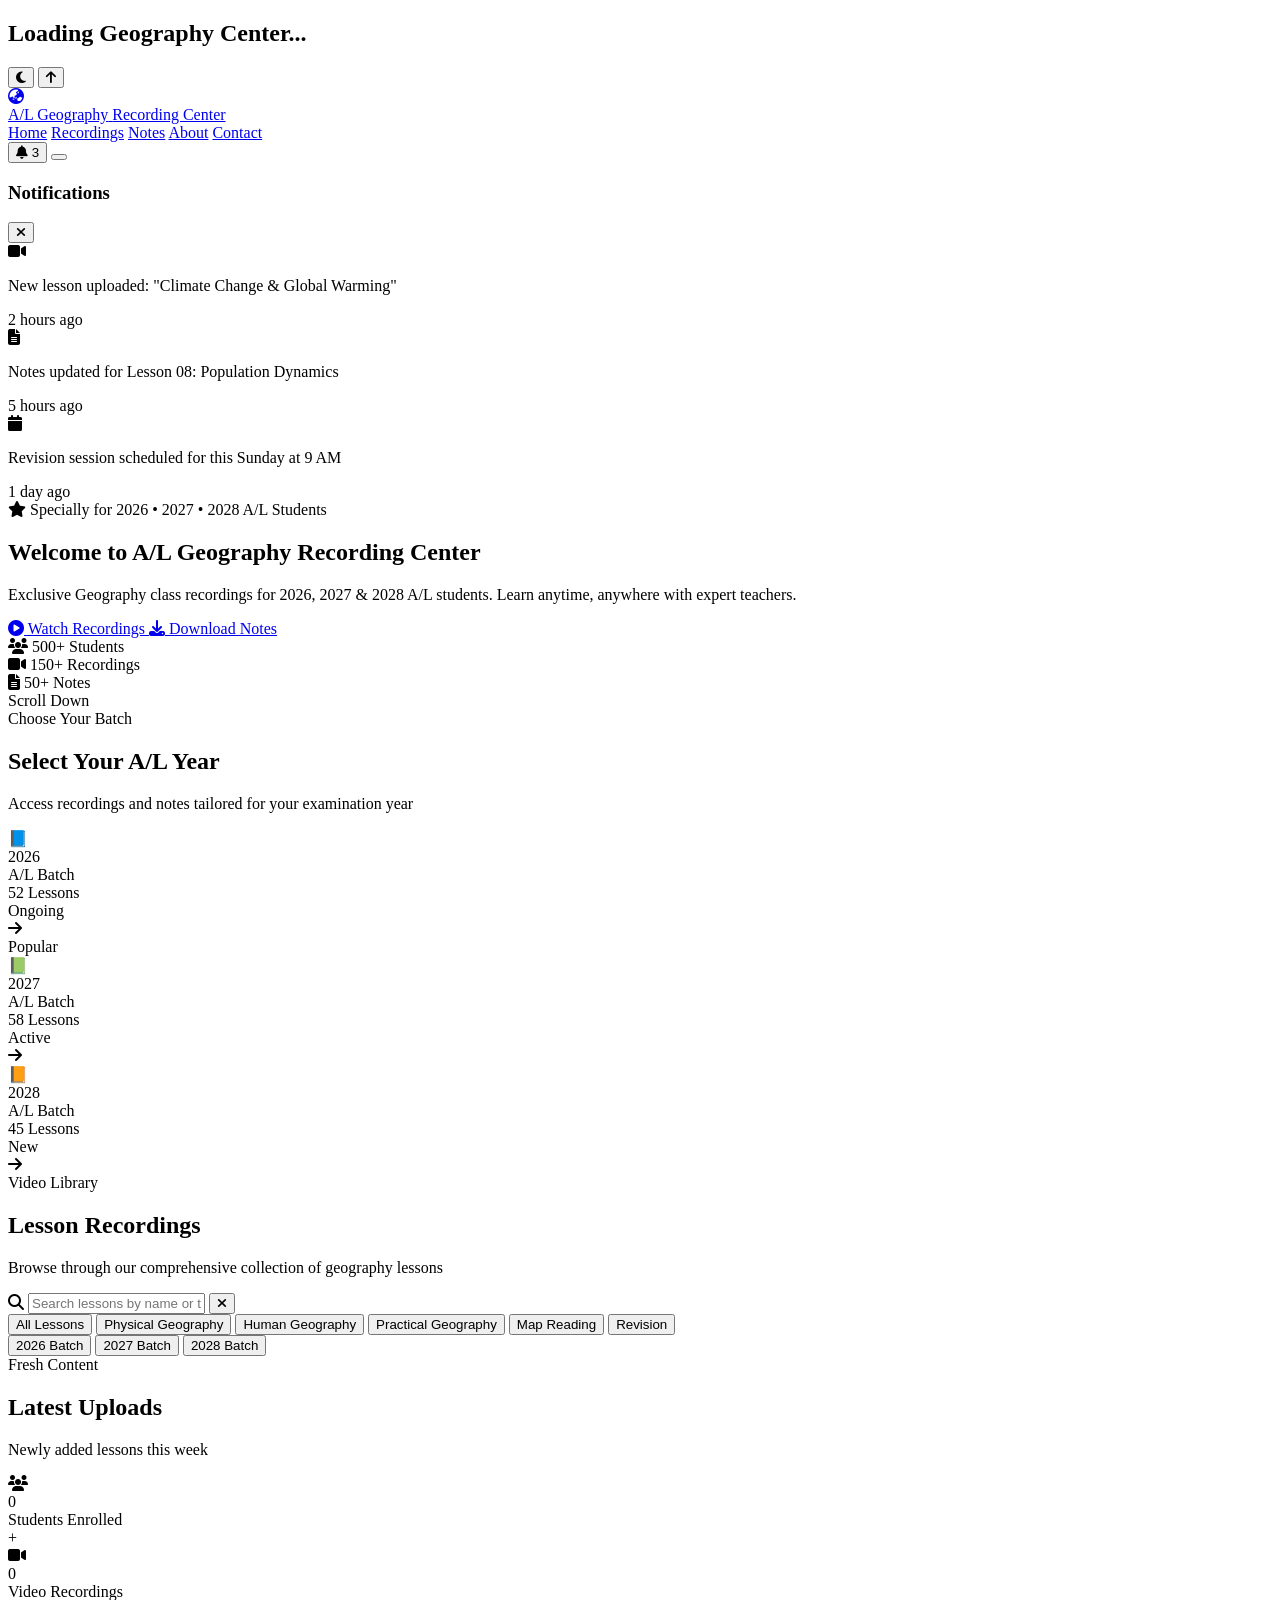
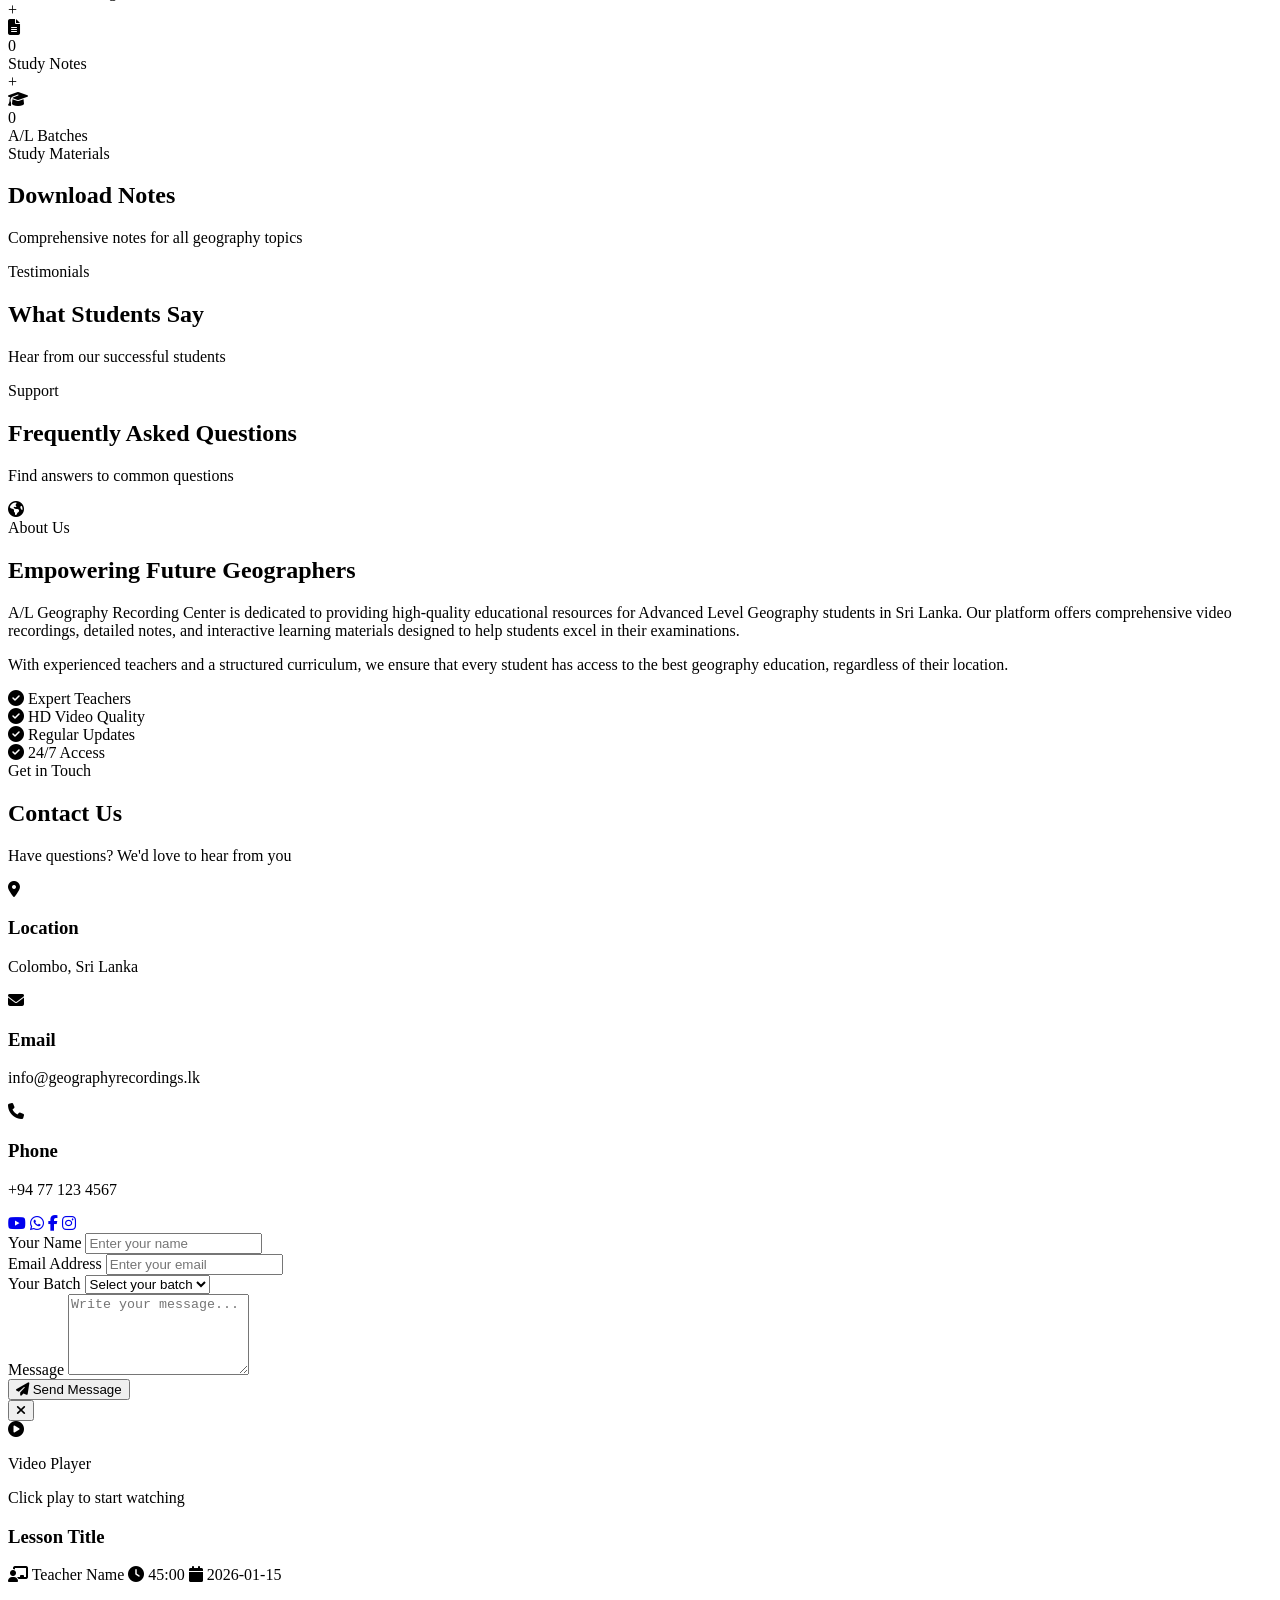
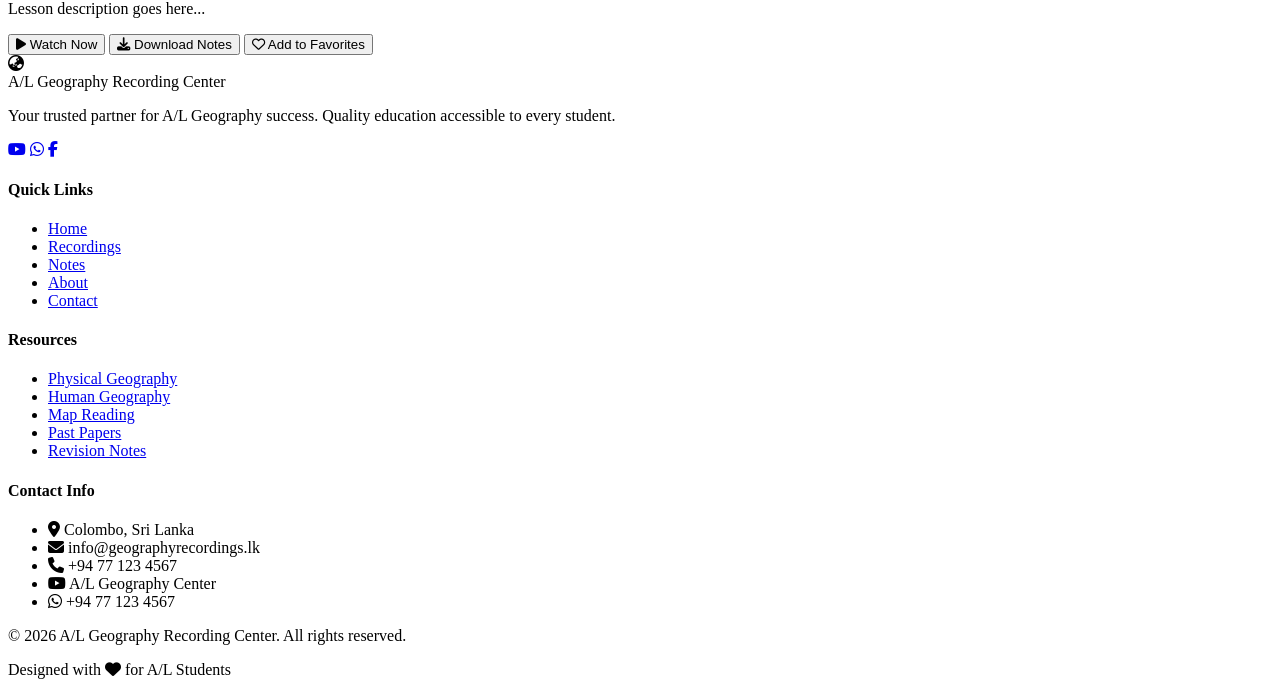
==== index.html @ f375d4e4 "Rename index (1).html to index.html" ====
<!DOCTYPE html>
<html lang="en">
<head>
    <meta charset="UTF-8">
    <meta name="viewport" content="width=device-width, initial-scale=1.0">
    <title>A/L Geography Recording Center | 2026 • 2027 • 2028</title>
    <link rel="preconnect" href="https://fonts.googleapis.com">
    <link rel="preconnect" href="https://fonts.gstatic.com" crossorigin>
    <link href="https://fonts.googleapis.com/css2?family=Poppins:wght@300;400;500;600;700;800&family=Montserrat:wght@400;500;600;700;800&display=swap" rel="stylesheet">
    <link rel="stylesheet" href="https://cdnjs.cloudflare.com/ajax/libs/font-awesome/6.5.1/css/all.min.css">
    <link rel="stylesheet" href="style.css">
</head>
<body>
    <!-- Loading Screen -->
    <div id="loading-screen">
        <div class="loader-container">
            <div class="earth-loader">
                <div class="earth"></div>
                <div class="orbit"></div>
            </div>
            <h2 class="loading-text">Loading Geography Center...</h2>
            <div class="loading-bar">
                <div class="loading-progress"></div>
            </div>
        </div>
    </div>

    <!-- Dark Mode Toggle -->
    <button class="dark-mode-toggle" id="darkModeToggle" aria-label="Toggle Dark Mode">
        <i class="fas fa-moon"></i>
    </button>

    <!-- Back to Top -->
    <button class="back-to-top" id="backToTop" aria-label="Back to Top">
        <i class="fas fa-arrow-up"></i>
    </button>

    <!-- Navigation -->
    <nav class="navbar" id="navbar">
        <div class="nav-container">
            <a href="#home" class="nav-logo">
                <div class="logo-icon">
                    <i class="fas fa-globe-asia"></i>
                </div>
                <div class="logo-text">
                    <span class="logo-main">A/L Geography</span>
                    <span class="logo-sub">Recording Center</span>
                </div>
            </a>

            <div class="nav-menu" id="navMenu">
                <a href="#home" class="nav-link active">Home</a>
                <a href="#recordings" class="nav-link">Recordings</a>
                <a href="#notes" class="nav-link">Notes</a>
                <a href="#about" class="nav-link">About</a>
                <a href="#contact" class="nav-link">Contact</a>
            </div>

            <div class="nav-actions">
                <button class="notification-bell" id="notificationBell" aria-label="Notifications">
                    <i class="fas fa-bell"></i>
                    <span class="notification-badge">3</span>
                </button>
                <button class="mobile-toggle" id="mobileToggle" aria-label="Toggle Menu">
                    <span></span>
                    <span></span>
                    <span></span>
                </button>
            </div>
        </div>
    </nav>

    <!-- Notification Panel -->
    <div class="notification-panel" id="notificationPanel">
        <div class="notification-header">
            <h3>Notifications</h3>
            <button class="close-notifications" id="closeNotifications"><i class="fas fa-times"></i></button>
        </div>
        <div class="notification-list">
            <div class="notification-item unread">
                <div class="notification-icon"><i class="fas fa-video"></i></div>
                <div class="notification-content">
                    <p>New lesson uploaded: "Climate Change & Global Warming"</p>
                    <span class="notification-time">2 hours ago</span>
                </div>
            </div>
            <div class="notification-item unread">
                <div class="notification-icon"><i class="fas fa-file-alt"></i></div>
                <div class="notification-content">
                    <p>Notes updated for Lesson 08: Population Dynamics</p>
                    <span class="notification-time">5 hours ago</span>
                </div>
            </div>
            <div class="notification-item unread">
                <div class="notification-icon"><i class="fas fa-calendar"></i></div>
                <div class="notification-content">
                    <p>Revision session scheduled for this Sunday at 9 AM</p>
                    <span class="notification-time">1 day ago</span>
                </div>
            </div>
        </div>
    </div>

    <!-- Hero Section -->
    <section class="hero" id="home">
        <div class="hero-bg">
            <div class="world-map"></div>
            <div class="gradient-overlay"></div>
            <div class="particles" id="particles"></div>
        </div>
        <div class="hero-content">
            <div class="hero-badge">
                <i class="fas fa-star"></i>
                <span>Specially for 2026 • 2027 • 2028 A/L Students</span>
            </div>
            <h1 class="hero-title">
                <span class="title-line">Welcome to</span>
                <span class="title-line highlight">A/L Geography</span>
                <span class="title-line">Recording Center</span>
            </h1>
            <p class="hero-subtitle">
                Exclusive Geography class recordings for 2026, 2027 & 2028 A/L students. 
                Learn anytime, anywhere with expert teachers.
            </p>
            <div class="hero-buttons">
                <a href="#recordings" class="btn btn-primary">
                    <i class="fas fa-play-circle"></i>
                    Watch Recordings
                </a>
                <a href="#notes" class="btn btn-secondary">
                    <i class="fas fa-download"></i>
                    Download Notes
                </a>
            </div>
            <div class="hero-stats-mini">
                <div class="mini-stat">
                    <i class="fas fa-users"></i>
                    <span>500+ Students</span>
                </div>
                <div class="mini-stat">
                    <i class="fas fa-video"></i>
                    <span>150+ Recordings</span>
                </div>
                <div class="mini-stat">
                    <i class="fas fa-file-alt"></i>
                    <span>50+ Notes</span>
                </div>
            </div>
        </div>
        <div class="scroll-indicator">
            <div class="mouse">
                <div class="wheel"></div>
            </div>
            <span>Scroll Down</span>
        </div>
    </section>

    <!-- Batch Selection -->
    <section class="batches-section" id="batches">
        <div class="container">
            <div class="section-header">
                <span class="section-tag">Choose Your Batch</span>
                <h2 class="section-title">Select Your A/L Year</h2>
                <p class="section-desc">Access recordings and notes tailored for your examination year</p>
            </div>
            <div class="batches-grid">
                <div class="batch-card" data-batch="2026" onclick="selectBatch('2026')">
                    <div class="batch-icon">📘</div>
                    <div class="batch-year">2026</div>
                    <div class="batch-label">A/L Batch</div>
                    <div class="batch-count">52 Lessons</div>
                    <div class="batch-progress">
                        <div class="progress-bar" style="width: 75%"></div>
                    </div>
                    <div class="batch-status">Ongoing</div>
                    <div class="batch-hover">
                        <i class="fas fa-arrow-right"></i>
                    </div>
                </div>
                <div class="batch-card featured" data-batch="2027" onclick="selectBatch('2027')">
                    <div class="featured-badge">Popular</div>
                    <div class="batch-icon">📗</div>
                    <div class="batch-year">2027</div>
                    <div class="batch-label">A/L Batch</div>
                    <div class="batch-count">58 Lessons</div>
                    <div class="batch-progress">
                        <div class="progress-bar" style="width: 60%"></div>
                    </div>
                    <div class="batch-status">Active</div>
                    <div class="batch-hover">
                        <i class="fas fa-arrow-right"></i>
                    </div>
                </div>
                <div class="batch-card" data-batch="2028" onclick="selectBatch('2028')">
                    <div class="batch-icon">📙</div>
                    <div class="batch-year">2028</div>
                    <div class="batch-label">A/L Batch</div>
                    <div class="batch-count">45 Lessons</div>
                    <div class="batch-progress">
                        <div class="progress-bar" style="width: 40%"></div>
                    </div>
                    <div class="batch-status">New</div>
                    <div class="batch-hover">
                        <i class="fas fa-arrow-right"></i>
                    </div>
                </div>
            </div>
        </div>
    </section>

    <!-- Recordings Section -->
    <section class="recordings-section" id="recordings">
        <div class="container">
            <div class="section-header">
                <span class="section-tag">Video Library</span>
                <h2 class="section-title">Lesson Recordings</h2>
                <p class="section-desc">Browse through our comprehensive collection of geography lessons</p>
            </div>

            <!-- Search & Filter -->
            <div class="search-filter-bar">
                <div class="search-box">
                    <i class="fas fa-search"></i>
                    <input type="text" id="searchInput" placeholder="Search lessons by name or topic...">
                    <button class="search-clear" id="searchClear"><i class="fas fa-times"></i></button>
                </div>
                <div class="filter-buttons">
                    <button class="filter-btn active" data-filter="all">All Lessons</button>
                    <button class="filter-btn" data-filter="physical">Physical Geography</button>
                    <button class="filter-btn" data-filter="human">Human Geography</button>
                    <button class="filter-btn" data-filter="practical">Practical Geography</button>
                    <button class="filter-btn" data-filter="map">Map Reading</button>
                    <button class="filter-btn" data-filter="revision">Revision</button>
                </div>
            </div>

            <!-- Batch Tabs -->
            <div class="batch-tabs">
                <button class="batch-tab active" data-batch-tab="2026">2026 Batch</button>
                <button class="batch-tab" data-batch-tab="2027">2027 Batch</button>
                <button class="batch-tab" data-batch-tab="2028">2028 Batch</button>
            </div>

            <!-- Lessons Grid -->
            <div class="lessons-grid" id="lessonsGrid">
                <!-- Lessons will be populated by JavaScript -->
            </div>

            <div class="no-results" id="noResults" style="display: none;">
                <i class="fas fa-search"></i>
                <h3>No lessons found</h3>
                <p>Try adjusting your search or filter criteria</p>
            </div>
        </div>
    </section>

    <!-- Latest Uploads -->
    <section class="latest-section" id="latest">
        <div class="container">
            <div class="section-header">
                <span class="section-tag">Fresh Content</span>
                <h2 class="section-title">Latest Uploads</h2>
                <p class="section-desc">Newly added lessons this week</p>
            </div>
            <div class="latest-grid" id="latestGrid">
                <!-- Populated by JS -->
            </div>
        </div>
    </section>

    <!-- Statistics -->
    <section class="stats-section" id="stats">
        <div class="container">
            <div class="stats-grid">
                <div class="stat-card">
                    <div class="stat-icon"><i class="fas fa-users"></i></div>
                    <div class="stat-number" data-target="500">0</div>
                    <div class="stat-label">Students Enrolled</div>
                    <div class="stat-suffix">+</div>
                </div>
                <div class="stat-card">
                    <div class="stat-icon"><i class="fas fa-video"></i></div>
                    <div class="stat-number" data-target="150">0</div>
                    <div class="stat-label">Video Recordings</div>
                    <div class="stat-suffix">+</div>
                </div>
                <div class="stat-card">
                    <div class="stat-icon"><i class="fas fa-file-alt"></i></div>
                    <div class="stat-number" data-target="50">0</div>
                    <div class="stat-label">Study Notes</div>
                    <div class="stat-suffix">+</div>
                </div>
                <div class="stat-card">
                    <div class="stat-icon"><i class="fas fa-graduation-cap"></i></div>
                    <div class="stat-number" data-target="3">0</div>
                    <div class="stat-label">A/L Batches</div>
                    <div class="stat-suffix"></div>
                </div>
            </div>
        </div>
    </section>

    <!-- Notes Section -->
    <section class="notes-section" id="notes">
        <div class="container">
            <div class="section-header">
                <span class="section-tag">Study Materials</span>
                <h2 class="section-title">Download Notes</h2>
                <p class="section-desc">Comprehensive notes for all geography topics</p>
            </div>
            <div class="notes-grid" id="notesGrid">
                <!-- Populated by JS -->
            </div>
        </div>
    </section>

    <!-- Student Reviews -->
    <section class="reviews-section" id="reviews">
        <div class="container">
            <div class="section-header">
                <span class="section-tag">Testimonials</span>
                <h2 class="section-title">What Students Say</h2>
                <p class="section-desc">Hear from our successful students</p>
            </div>
            <div class="reviews-slider" id="reviewsSlider">
                <div class="reviews-track" id="reviewsTrack">
                    <!-- Populated by JS -->
                </div>
                <div class="reviews-dots" id="reviewsDots"></div>
            </div>
        </div>
    </section>

    <!-- FAQ Section -->
    <section class="faq-section" id="faq">
        <div class="container">
            <div class="section-header">
                <span class="section-tag">Support</span>
                <h2 class="section-title">Frequently Asked Questions</h2>
                <p class="section-desc">Find answers to common questions</p>
            </div>
            <div class="faq-grid" id="faqGrid">
                <!-- Populated by JS -->
            </div>
        </div>
    </section>

    <!-- About Section -->
    <section class="about-section" id="about">
        <div class="container">
            <div class="about-grid">
                <div class="about-image">
                    <div class="about-img-wrapper">
                        <div class="about-img-bg"></div>
                        <div class="about-img-content">
                            <i class="fas fa-globe-americas"></i>
                        </div>
                    </div>
                </div>
                <div class="about-content">
                    <span class="section-tag">About Us</span>
                    <h2 class="section-title">Empowering Future Geographers</h2>
                    <p>
                        A/L Geography Recording Center is dedicated to providing high-quality educational 
                        resources for Advanced Level Geography students in Sri Lanka. Our platform offers 
                        comprehensive video recordings, detailed notes, and interactive learning materials 
                        designed to help students excel in their examinations.
                    </p>
                    <p>
                        With experienced teachers and a structured curriculum, we ensure that every student 
                        has access to the best geography education, regardless of their location.
                    </p>
                    <div class="about-features">
                        <div class="about-feature">
                            <i class="fas fa-check-circle"></i>
                            <span>Expert Teachers</span>
                        </div>
                        <div class="about-feature">
                            <i class="fas fa-check-circle"></i>
                            <span>HD Video Quality</span>
                        </div>
                        <div class="about-feature">
                            <i class="fas fa-check-circle"></i>
                            <span>Regular Updates</span>
                        </div>
                        <div class="about-feature">
                            <i class="fas fa-check-circle"></i>
                            <span>24/7 Access</span>
                        </div>
                    </div>
                </div>
            </div>
        </div>
    </section>

    <!-- Contact Section -->
    <section class="contact-section" id="contact">
        <div class="container">
            <div class="section-header">
                <span class="section-tag">Get in Touch</span>
                <h2 class="section-title">Contact Us</h2>
                <p class="section-desc">Have questions? We'd love to hear from you</p>
            </div>
            <div class="contact-grid">
                <div class="contact-info">
                    <div class="contact-card">
                        <div class="contact-icon"><i class="fas fa-map-marker-alt"></i></div>
                        <h3>Location</h3>
                        <p>Colombo, Sri Lanka</p>
                    </div>
                    <div class="contact-card">
                        <div class="contact-icon"><i class="fas fa-envelope"></i></div>
                        <h3>Email</h3>
                        <p>info@geographyrecordings.lk</p>
                    </div>
                    <div class="contact-card">
                        <div class="contact-icon"><i class="fas fa-phone"></i></div>
                        <h3>Phone</h3>
                        <p>+94 77 123 4567</p>
                    </div>
                    <div class="contact-social">
                        <a href="#" class="social-link youtube"><i class="fab fa-youtube"></i></a>
                        <a href="#" class="social-link whatsapp"><i class="fab fa-whatsapp"></i></a>
                        <a href="#" class="social-link facebook"><i class="fab fa-facebook-f"></i></a>
                        <a href="#" class="social-link instagram"><i class="fab fa-instagram"></i></a>
                    </div>
                </div>
                <div class="contact-form-wrapper">
                    <form class="contact-form" id="contactForm">
                        <div class="form-group">
                            <label for="name">Your Name</label>
                            <input type="text" id="name" name="name" placeholder="Enter your name" required>
                            <span class="form-error" id="nameError"></span>
                        </div>
                        <div class="form-group">
                            <label for="email">Email Address</label>
                            <input type="email" id="email" name="email" placeholder="Enter your email" required>
                            <span class="form-error" id="emailError"></span>
                        </div>
                        <div class="form-group">
                            <label for="batch">Your Batch</label>
                            <select id="batch" name="batch">
                                <option value="">Select your batch</option>
                                <option value="2026">A/L 2026</option>
                                <option value="2027">A/L 2027</option>
                                <option value="2028">A/L 2028</option>
                            </select>
                        </div>
                        <div class="form-group">
                            <label for="message">Message</label>
                            <textarea id="message" name="message" rows="5" placeholder="Write your message..." required></textarea>
                            <span class="form-error" id="messageError"></span>
                        </div>
                        <button type="submit" class="btn btn-primary btn-full">
                            <i class="fas fa-paper-plane"></i>
                            Send Message
                        </button>
                    </form>
                </div>
            </div>
        </div>
    </section>

    <!-- Video Modal -->
    <div class="video-modal" id="videoModal">
        <div class="modal-overlay" id="modalOverlay"></div>
        <div class="modal-content">
            <button class="modal-close" id="modalClose"><i class="fas fa-times"></i></button>
            <div class="modal-video">
                <div class="video-placeholder" id="videoPlaceholder">
                    <i class="fas fa-play-circle"></i>
                    <p>Video Player</p>
                    <span>Click play to start watching</span>
                </div>
            </div>
            <div class="modal-info">
                <h3 id="modalTitle">Lesson Title</h3>
                <div class="modal-meta">
                    <span id="modalTeacher"><i class="fas fa-chalkboard-teacher"></i> Teacher Name</span>
                    <span id="modalDuration"><i class="fas fa-clock"></i> 45:00</span>
                    <span id="modalDate"><i class="fas fa-calendar"></i> 2026-01-15</span>
                </div>
                <p id="modalDesc">Lesson description goes here...</p>
                <div class="modal-actions">
                    <button class="btn btn-primary">
                        <i class="fas fa-play"></i> Watch Now
                    </button>
                    <button class="btn btn-secondary" id="modalDownload">
                        <i class="fas fa-download"></i> Download Notes
                    </button>
                    <button class="btn btn-outline favorite-btn" id="modalFavorite">
                        <i class="far fa-heart"></i> Add to Favorites
                    </button>
                </div>
            </div>
        </div>
    </div>

    <!-- Footer -->
    <footer class="footer">
        <div class="footer-top">
            <div class="container">
                <div class="footer-grid">
                    <div class="footer-brand">
                        <div class="footer-logo">
                            <i class="fas fa-globe-asia"></i>
                            <div>
                                <span class="footer-logo-main">A/L Geography</span>
                                <span class="footer-logo-sub">Recording Center</span>
                            </div>
                        </div>
                        <p>Your trusted partner for A/L Geography success. Quality education accessible to every student.</p>
                        <div class="footer-social">
                            <a href="#" class="social-link youtube"><i class="fab fa-youtube"></i></a>
                            <a href="#" class="social-link whatsapp"><i class="fab fa-whatsapp"></i></a>
                            <a href="#" class="social-link facebook"><i class="fab fa-facebook-f"></i></a>
                        </div>
                    </div>
                    <div class="footer-links">
                        <h4>Quick Links</h4>
                        <ul>
                            <li><a href="#home">Home</a></li>
                            <li><a href="#recordings">Recordings</a></li>
                            <li><a href="#notes">Notes</a></li>
                            <li><a href="#about">About</a></li>
                            <li><a href="#contact">Contact</a></li>
                        </ul>
                    </div>
                    <div class="footer-links">
                        <h4>Resources</h4>
                        <ul>
                            <li><a href="#">Physical Geography</a></li>
                            <li><a href="#">Human Geography</a></li>
                            <li><a href="#">Map Reading</a></li>
                            <li><a href="#">Past Papers</a></li>
                            <li><a href="#">Revision Notes</a></li>
                        </ul>
                    </div>
                    <div class="footer-contact">
                        <h4>Contact Info</h4>
                        <ul>
                            <li><i class="fas fa-map-marker-alt"></i> Colombo, Sri Lanka</li>
                            <li><i class="fas fa-envelope"></i> info@geographyrecordings.lk</li>
                            <li><i class="fas fa-phone"></i> +94 77 123 4567</li>
                            <li><i class="fab fa-youtube"></i> A/L Geography Center</li>
                            <li><i class="fab fa-whatsapp"></i> +94 77 123 4567</li>
                        </ul>
                    </div>
                </div>
            </div>
        </div>
        <div class="footer-bottom">
            <div class="container">
                <p>&copy; 2026 A/L Geography Recording Center. All rights reserved.</p>
                <p>Designed with <i class="fas fa-heart"></i> for A/L Students</p>
            </div>
        </div>
    </footer>

    <script src="script.js"></script>
</body>
</html>
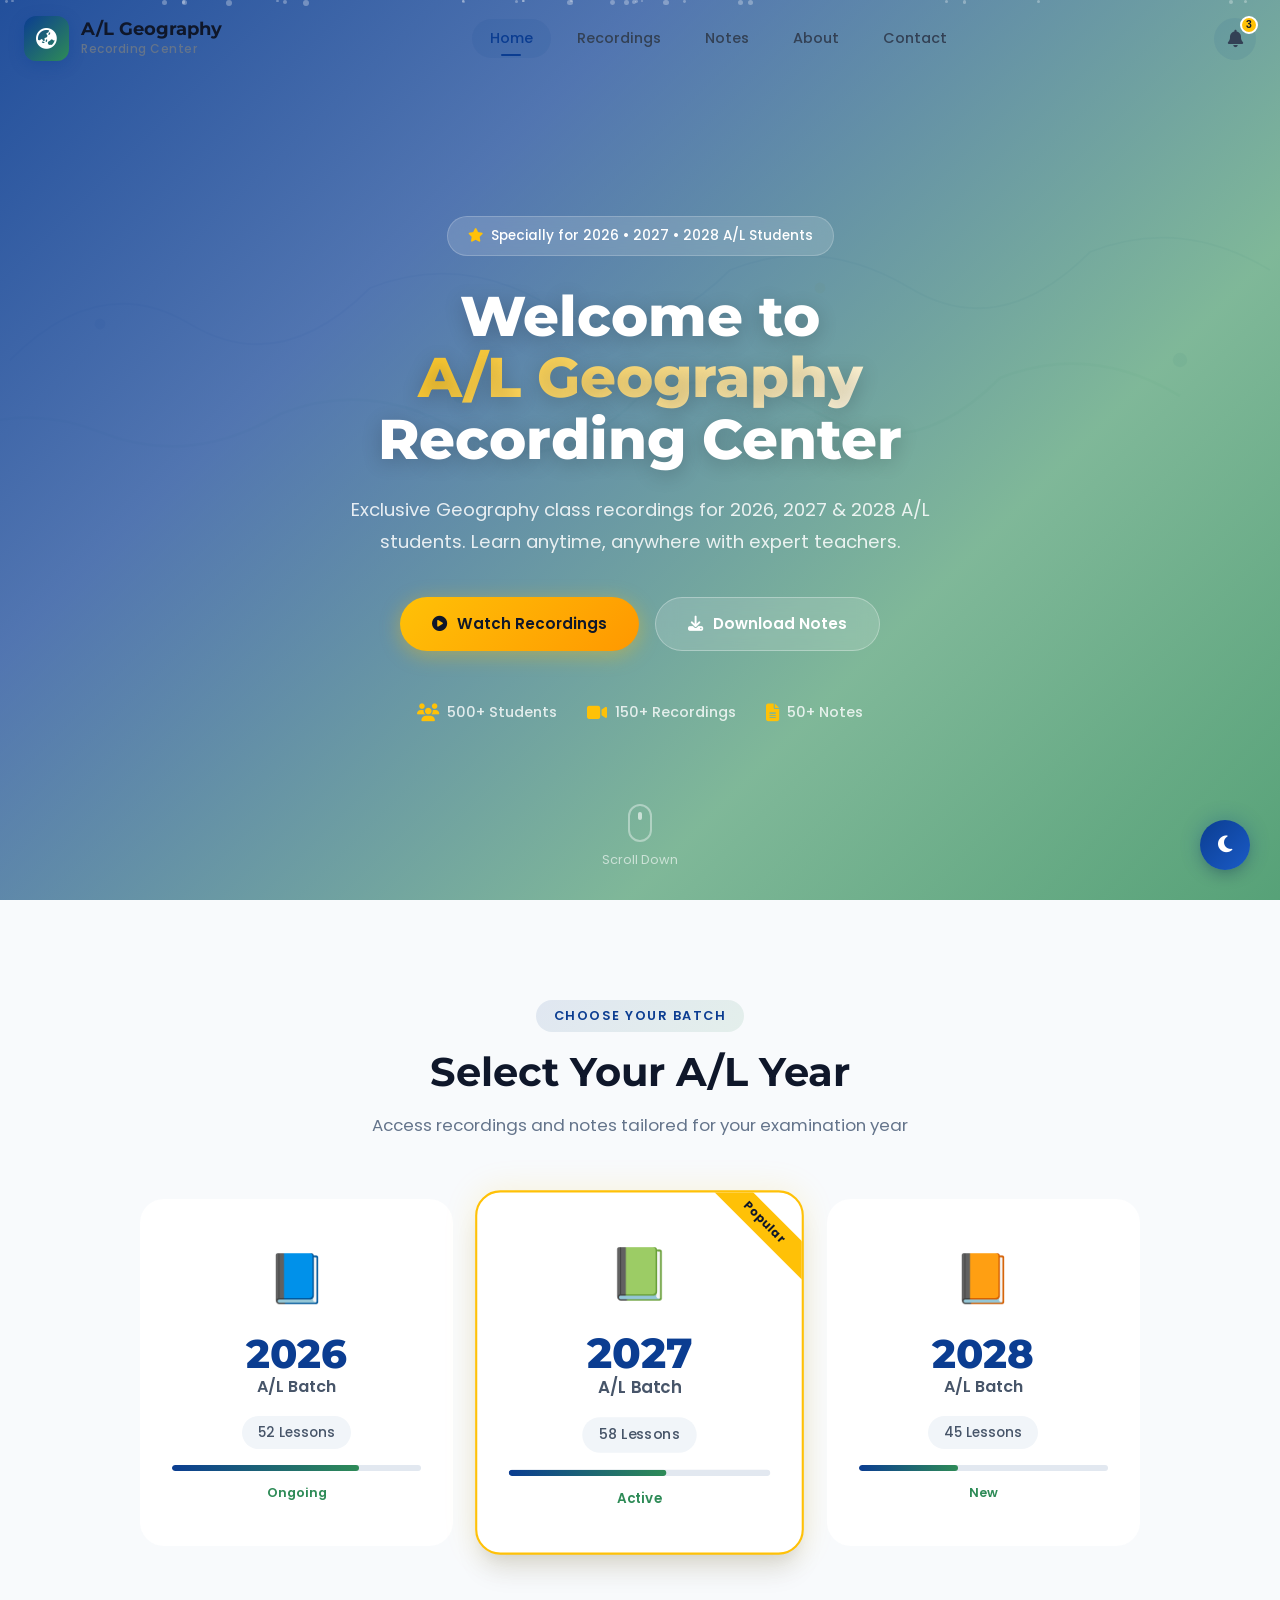
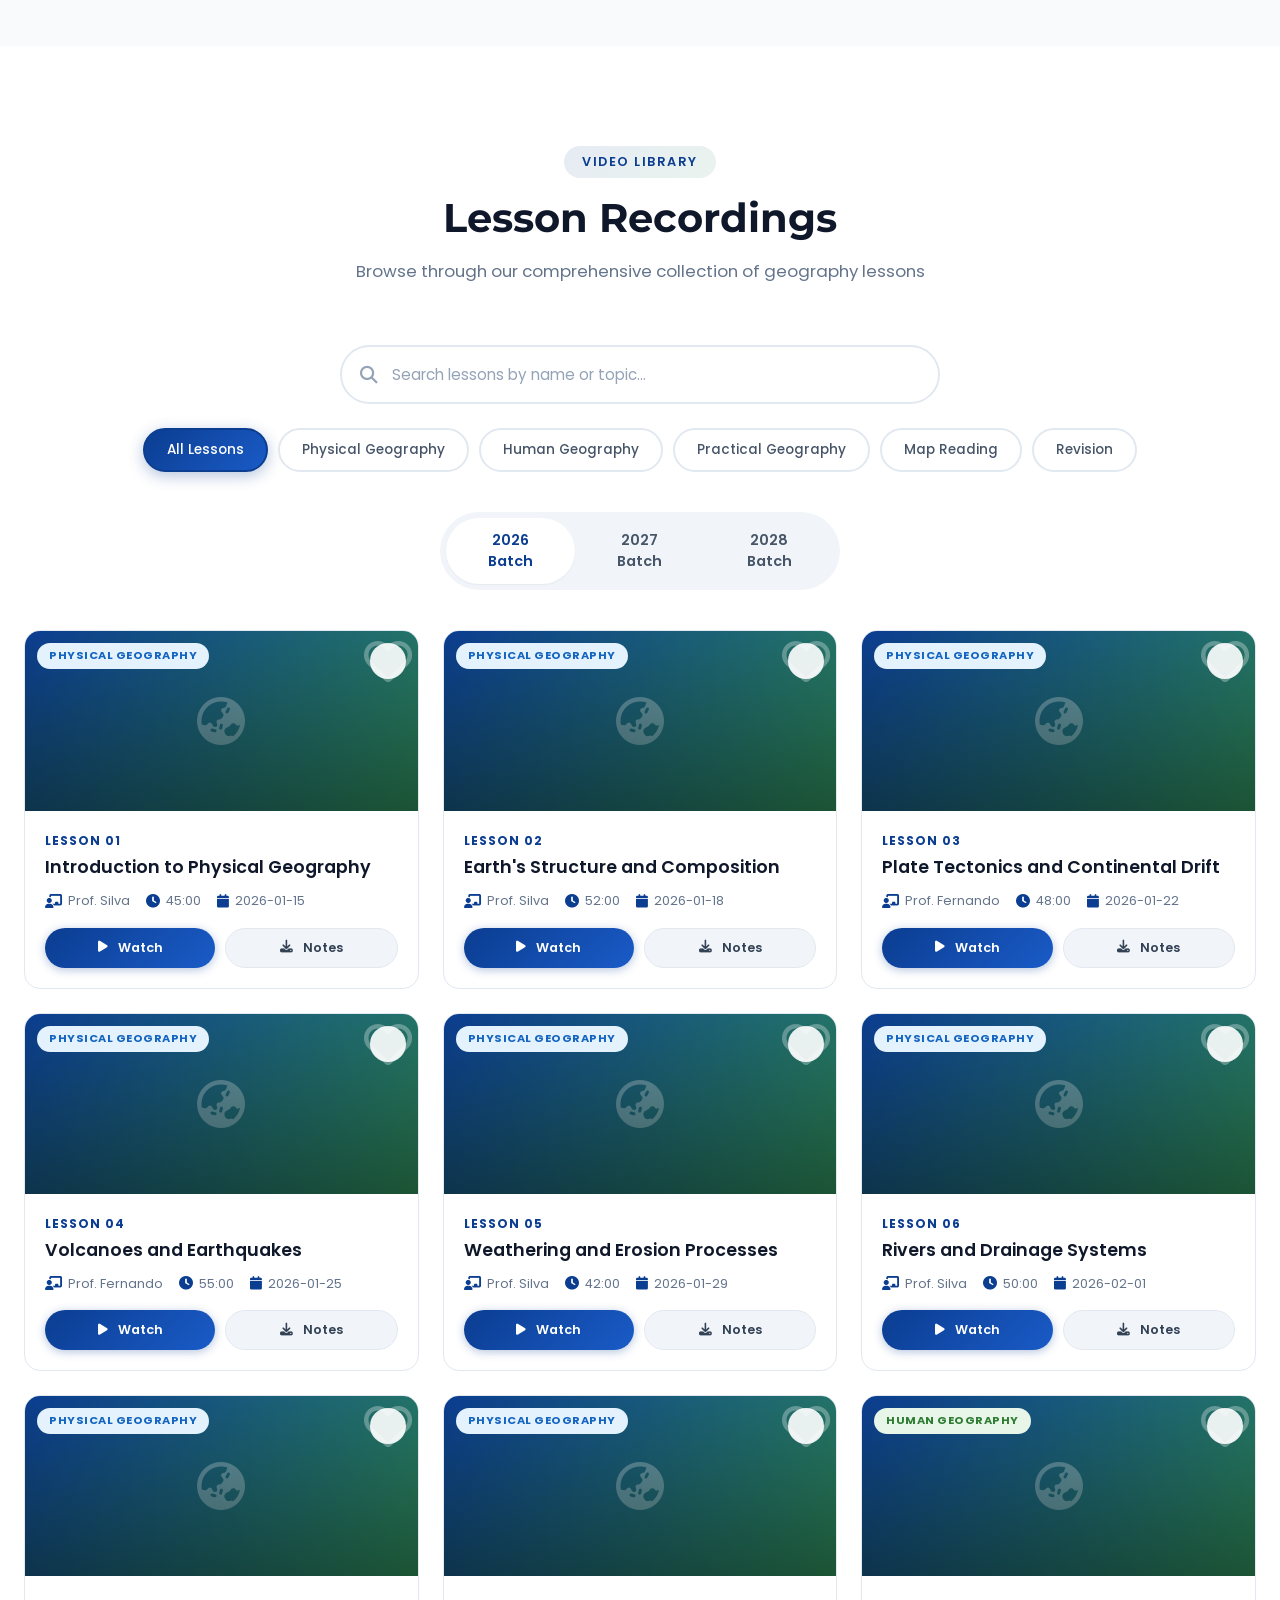
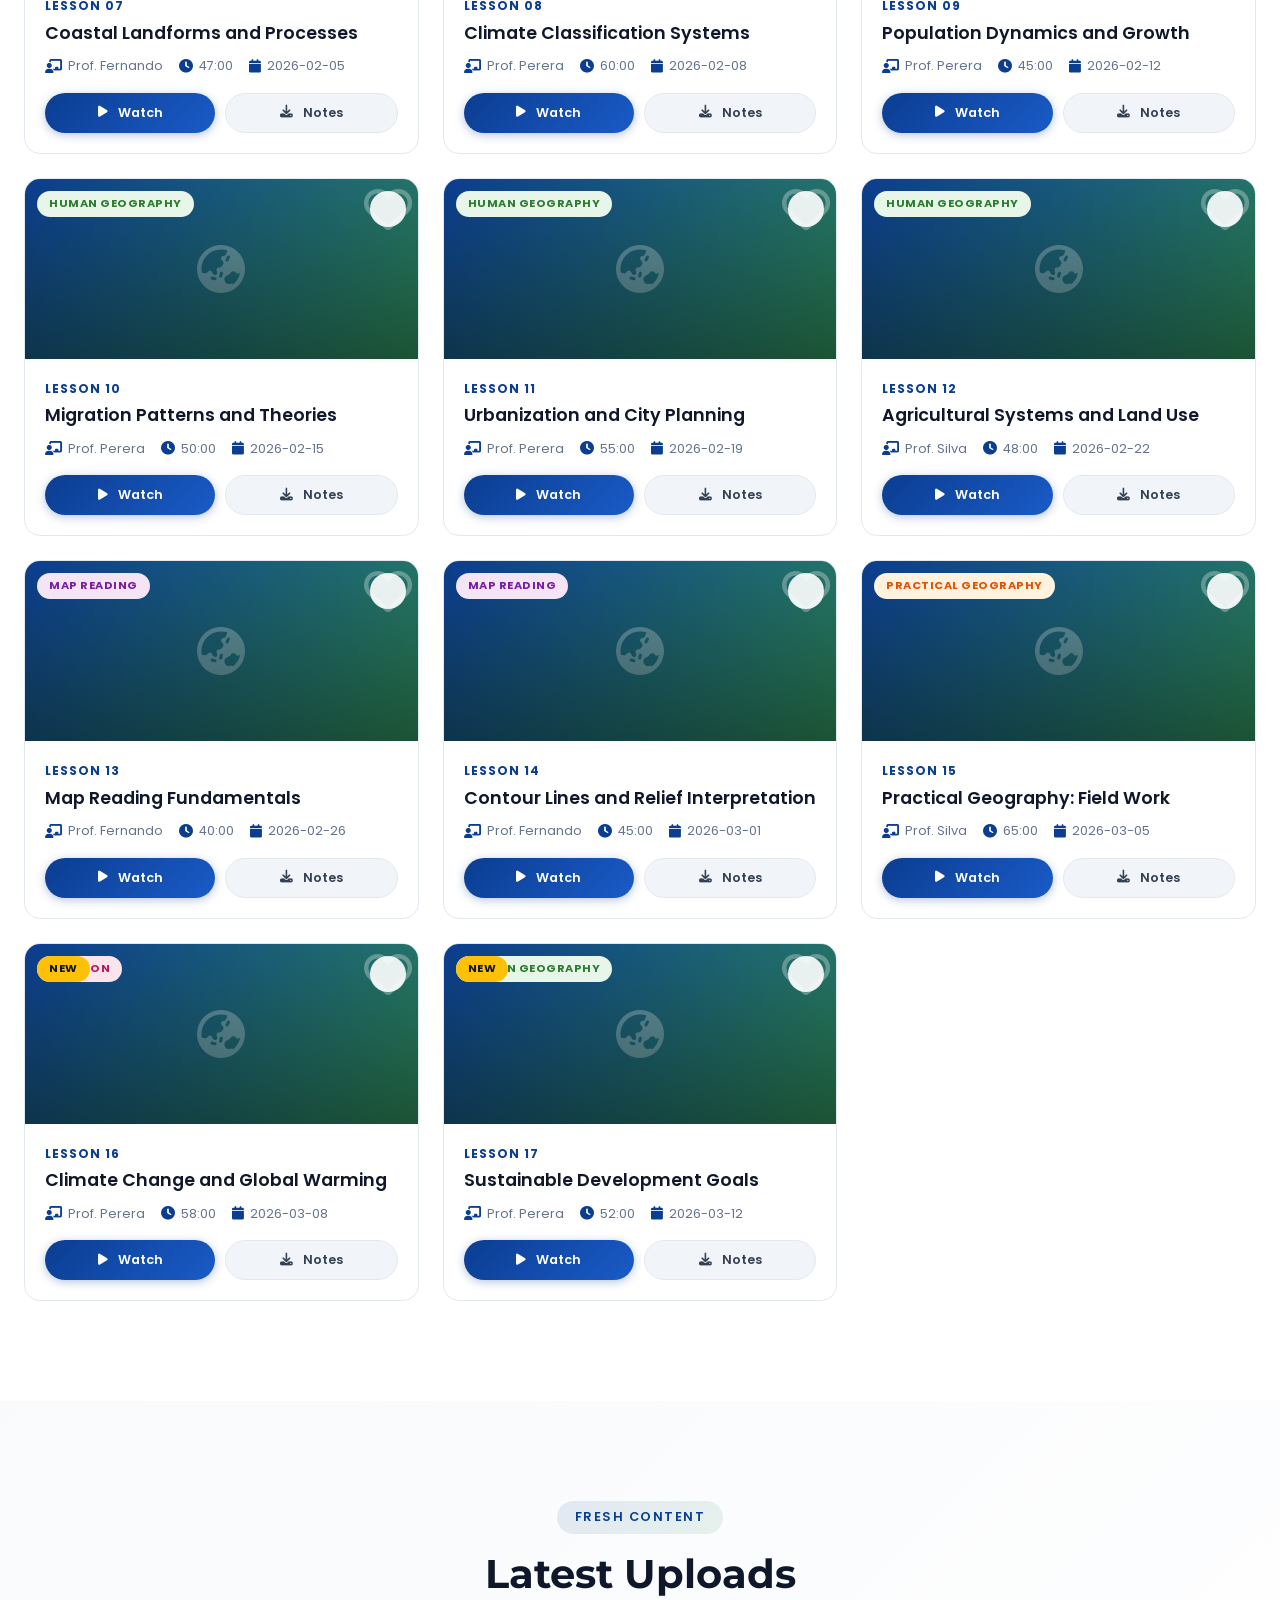
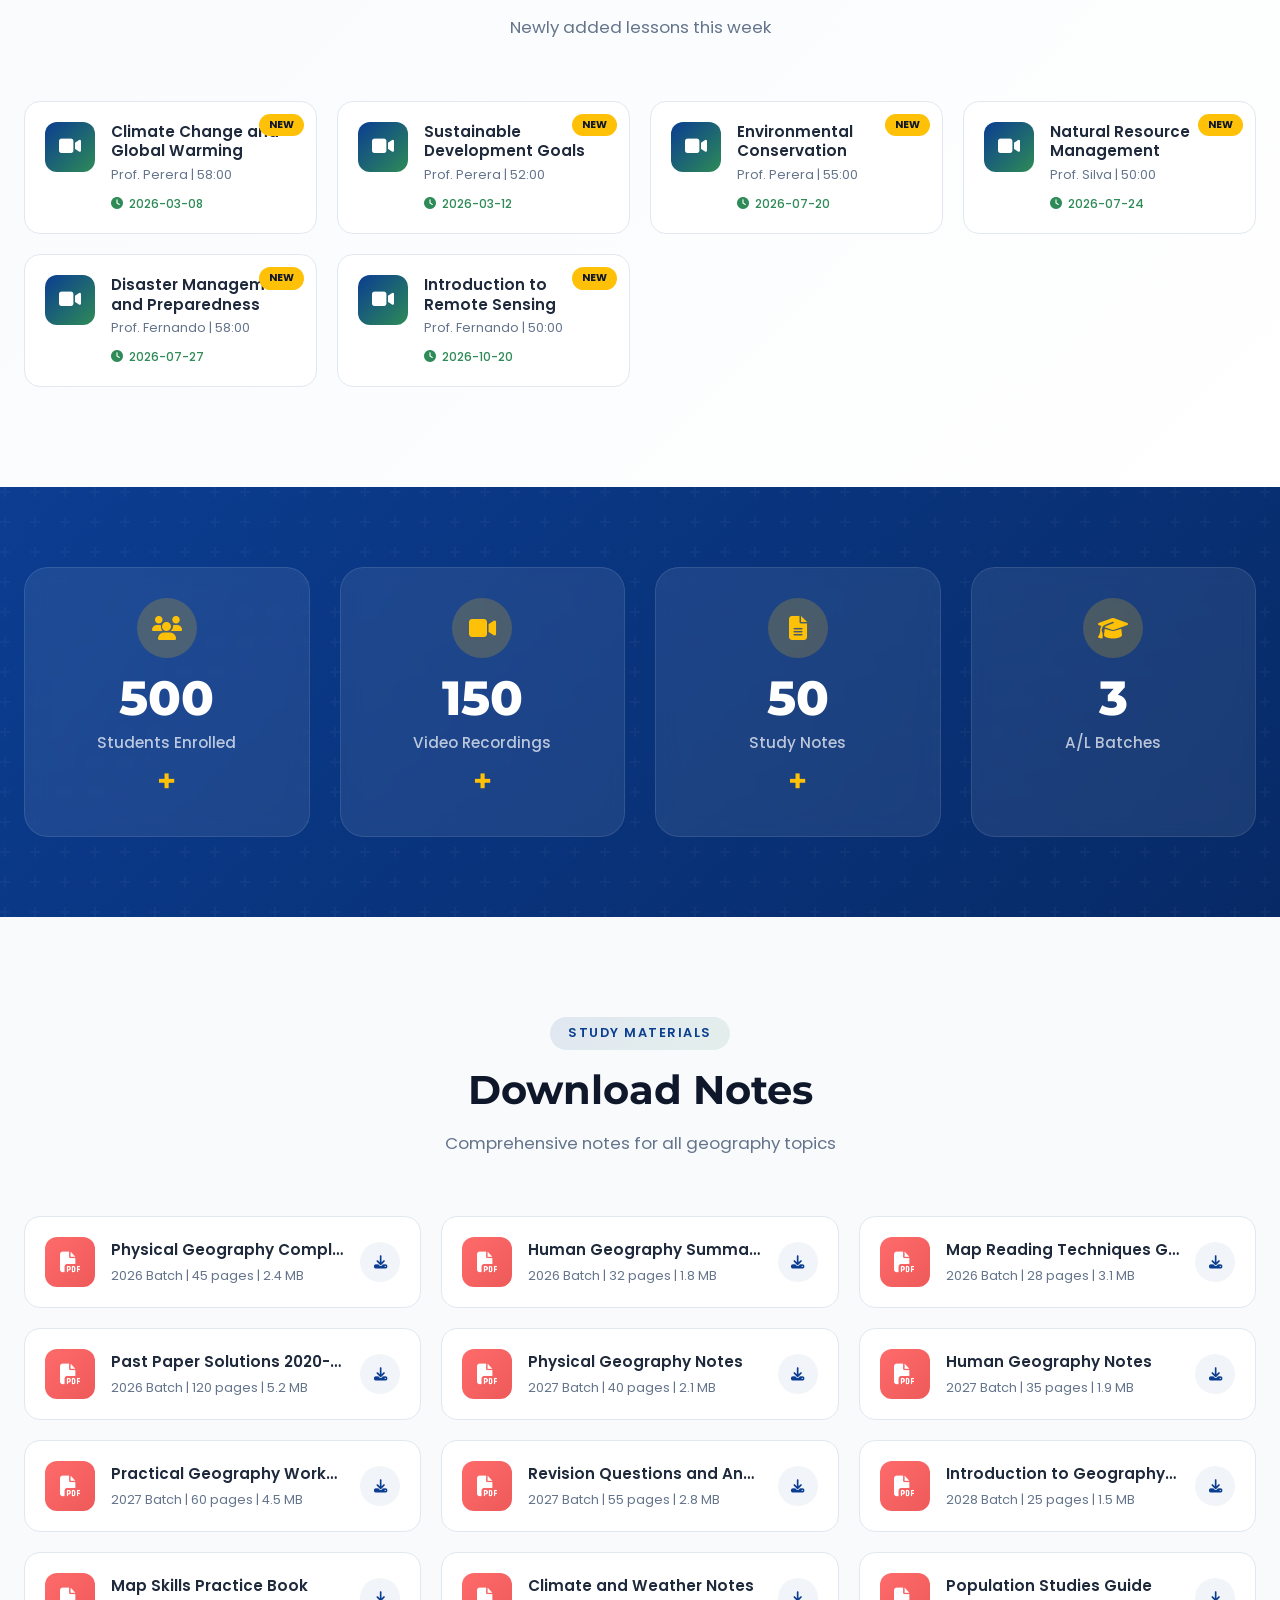
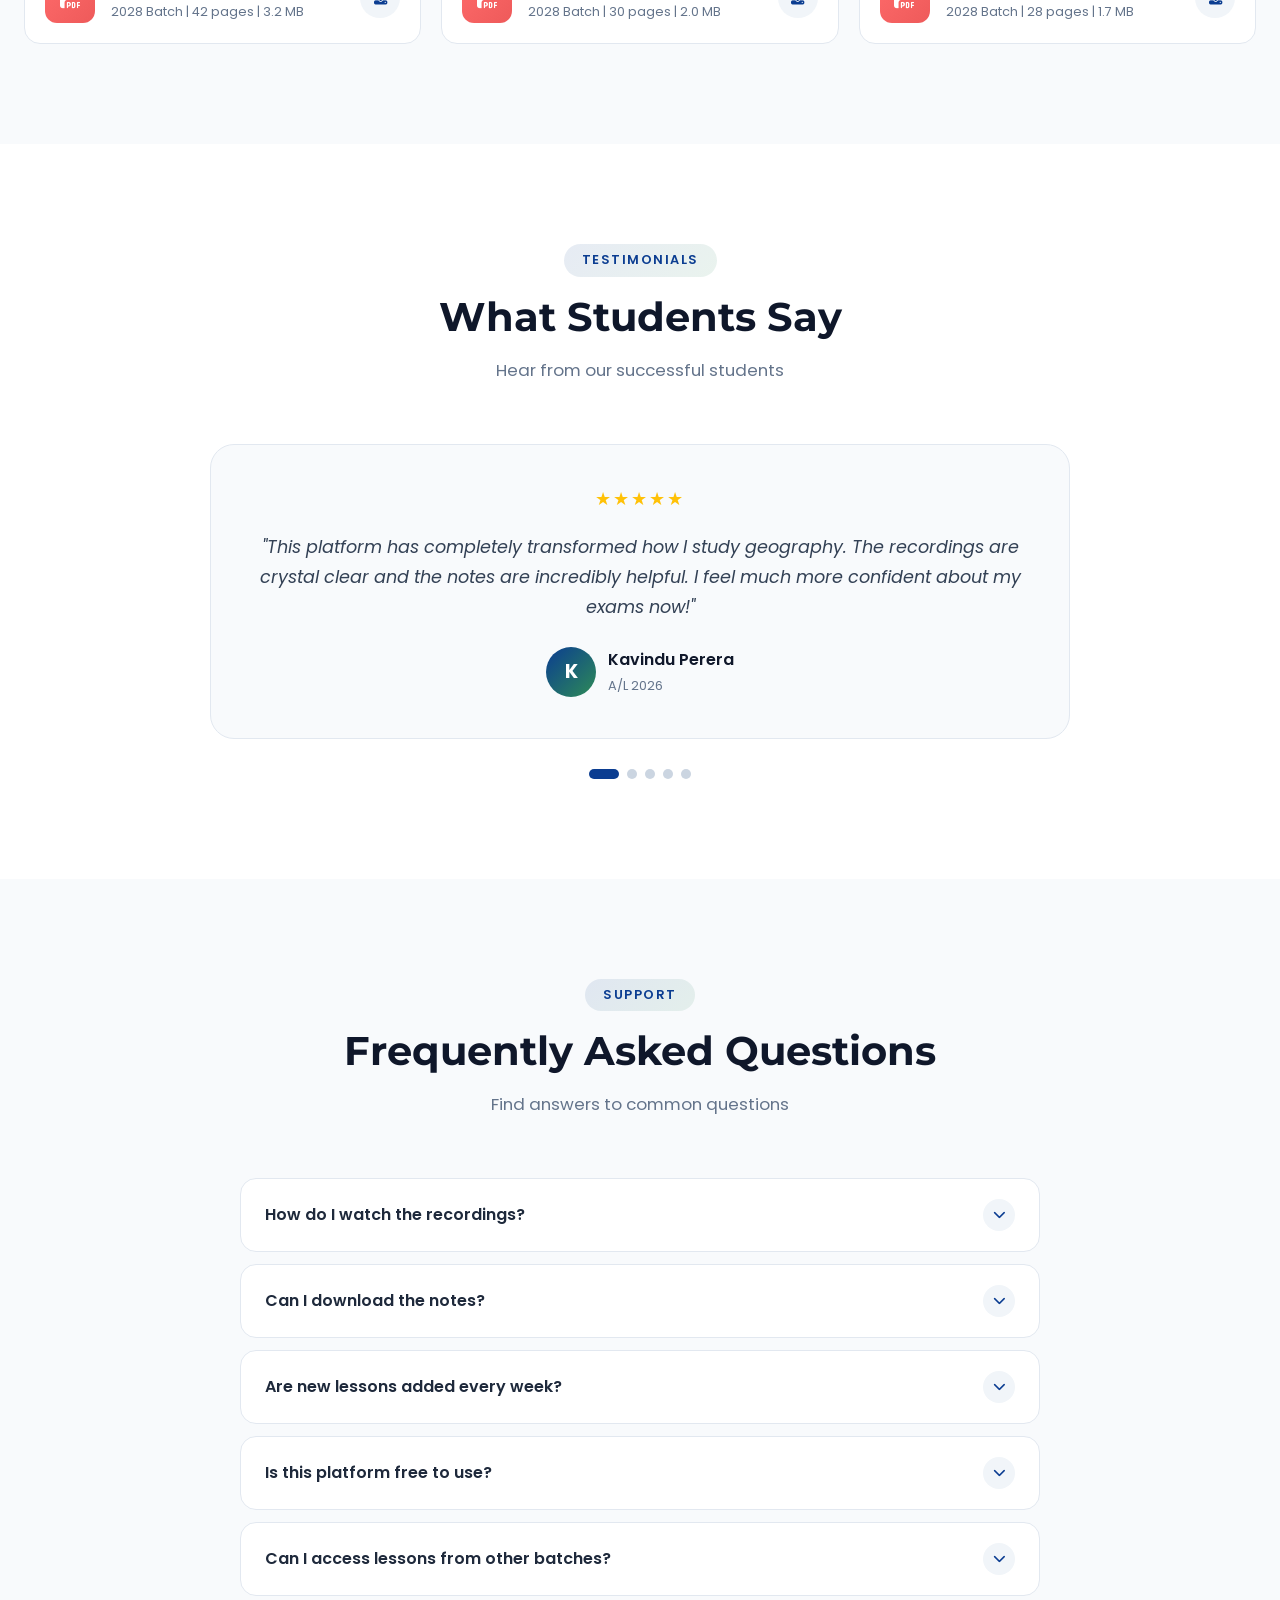
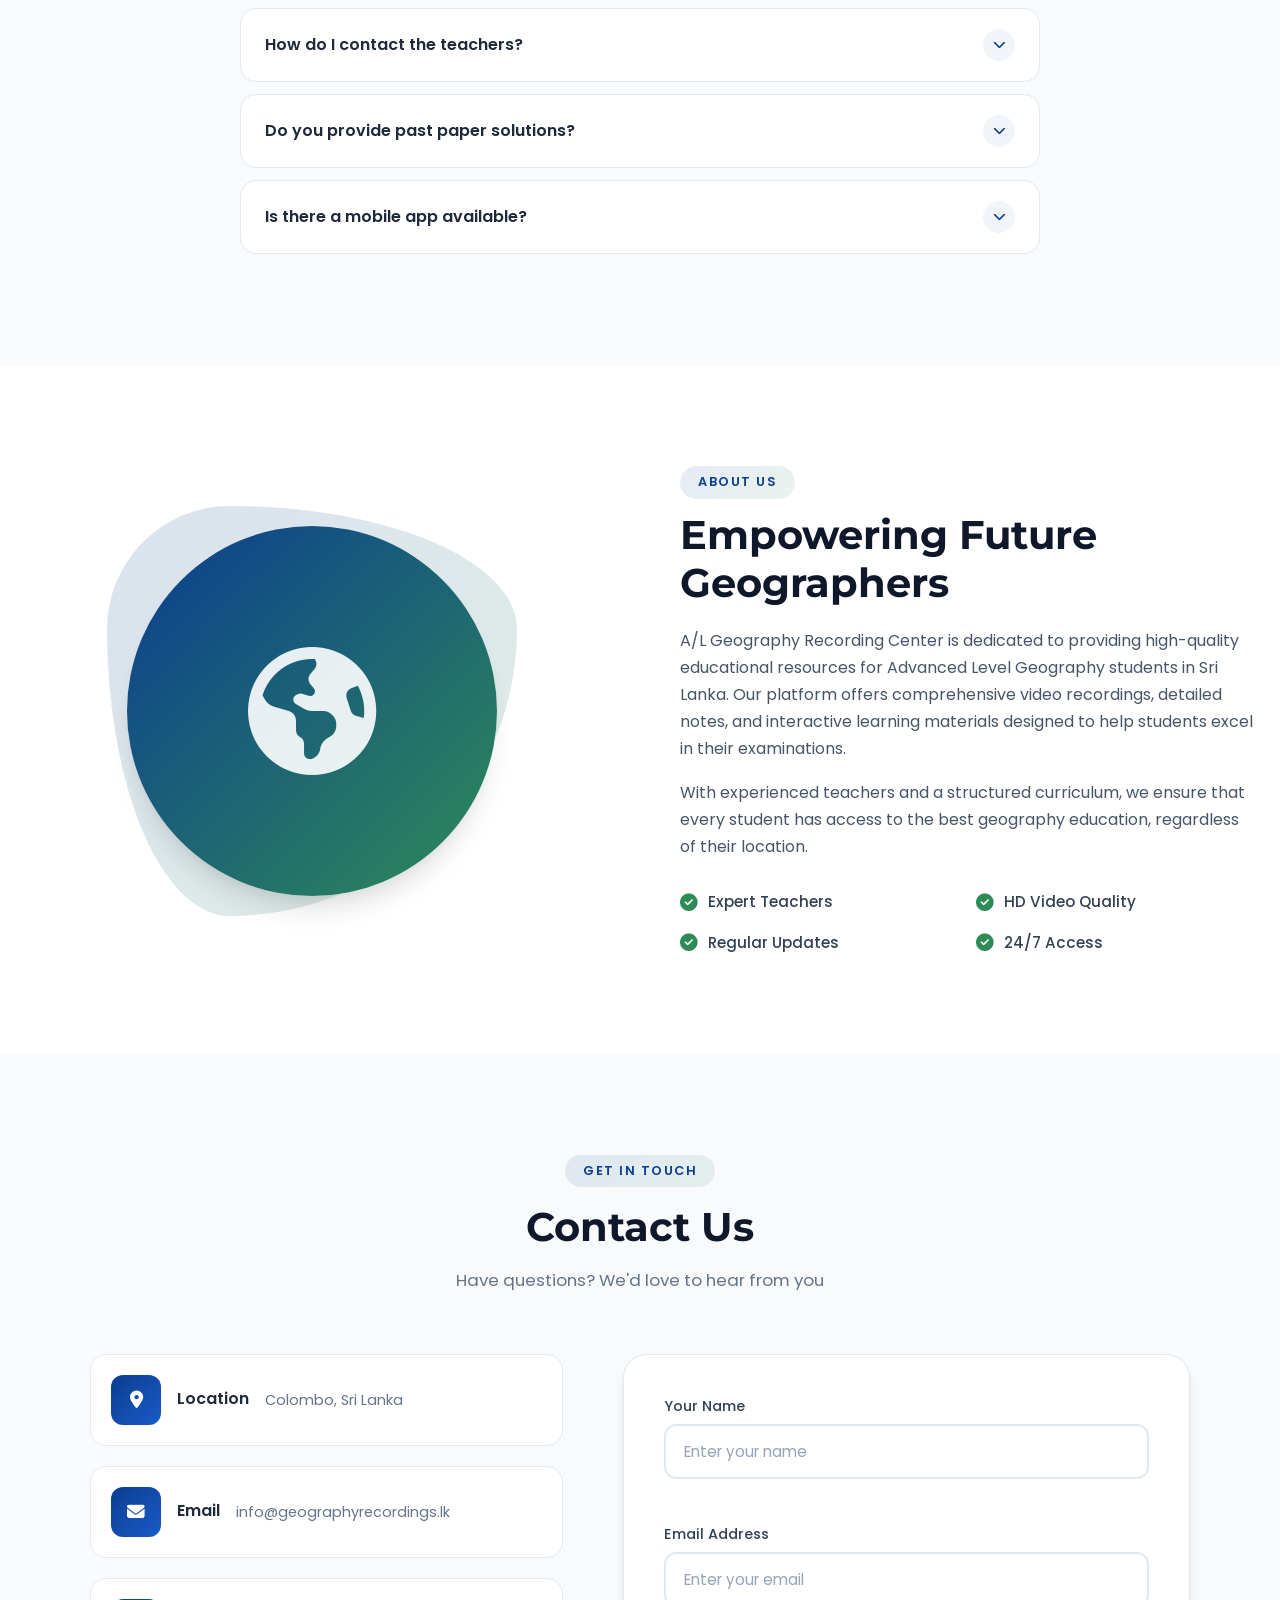
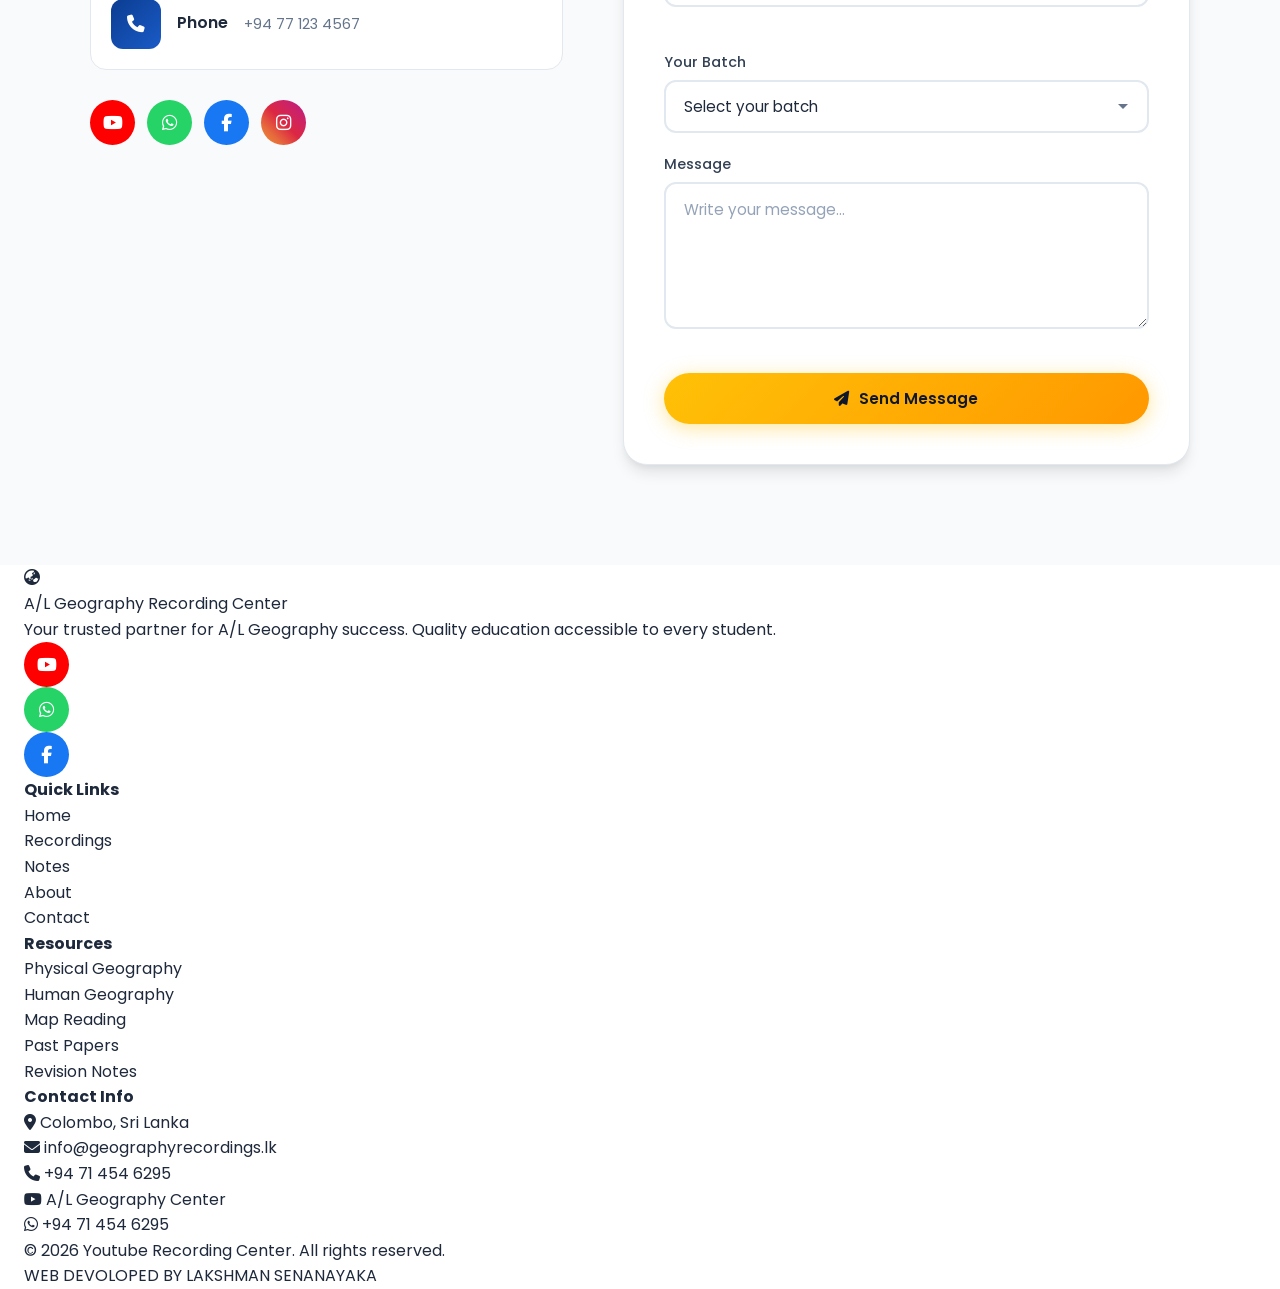
==== commit 6bf3e084: "Update contact information and footer details" ====
--- a/index.html
+++ b/index.html
@@ -541,9 +541,9 @@
                         <ul>
                             <li><i class="fas fa-map-marker-alt"></i> Colombo, Sri Lanka</li>
                             <li><i class="fas fa-envelope"></i> info@geographyrecordings.lk</li>
-                            <li><i class="fas fa-phone"></i> +94 77 123 4567</li>
+                            <li><i class="fas fa-phone"></i> +94 71 454 6295</li>
                             <li><i class="fab fa-youtube"></i> A/L Geography Center</li>
-                            <li><i class="fab fa-whatsapp"></i> +94 77 123 4567</li>
+                            <li><i class="fab fa-whatsapp"></i> +94 71 454 6295</li>
                         </ul>
                     </div>
                 </div>
@@ -551,8 +551,8 @@
         </div>
         <div class="footer-bottom">
             <div class="container">
-                <p>&copy; 2026 A/L Geography Recording Center. All rights reserved.</p>
-                <p>Designed with <i class="fas fa-heart"></i> for A/L Students</p>
+                <p>&copy; 2026 Youtube Recording Center. All rights reserved.</p>
+                <p>WEB DEVOLOPED BY LAKSHMAN SENANAYAKA</p>
             </div>
         </div>
     </footer>
--- a/style.css
+++ b/style.css
@@ -0,0 +1,505 @@
+/* ============================================
+   A/L Geography Recording Center - Stylesheet
+   ============================================ */
+
+/* CSS Variables */
+:root {
+    --primary: #0B3D91;
+    --primary-light: #1a5bc7;
+    --primary-dark: #072a66;
+    --secondary: #2E8B57;
+    --secondary-light: #3daa6e;
+    --accent: #FFC107;
+    --accent-light: #ffd54f;
+    --white: #ffffff;
+    --gray-50: #f8fafc;
+    --gray-100: #f1f5f9;
+    --gray-200: #e2e8f0;
+    --gray-300: #cbd5e1;
+    --gray-400: #94a3b8;
+    --gray-500: #64748b;
+    --gray-600: #475569;
+    --gray-700: #334155;
+    --gray-800: #1e293b;
+    --gray-900: #0f172a;
+    --dark-bg: #0a0e1a;
+    --dark-surface: #111827;
+    --dark-border: #1f2937;
+    --font-poppins: 'Poppins', sans-serif;
+    --font-montserrat: 'Montserrat', sans-serif;
+    --shadow-sm: 0 1px 2px rgba(0,0,0,0.05);
+    --shadow-md: 0 4px 6px -1px rgba(0,0,0,0.1), 0 2px 4px -1px rgba(0,0,0,0.06);
+    --shadow-lg: 0 10px 15px -3px rgba(0,0,0,0.1), 0 4px 6px -2px rgba(0,0,0,0.05);
+    --shadow-xl: 0 20px 25px -5px rgba(0,0,0,0.1), 0 10px 10px -5px rgba(0,0,0,0.04);
+    --shadow-glow: 0 0 30px rgba(11, 61, 145, 0.3);
+    --radius-sm: 8px;
+    --radius-md: 12px;
+    --radius-lg: 16px;
+    --radius-xl: 24px;
+    --radius-full: 9999px;
+    --transition-fast: 0.2s ease;
+    --transition-normal: 0.3s ease;
+    --transition-slow: 0.5s ease;
+}
+
+[data-theme="dark"] {
+    --white: #0f172a;
+    --gray-50: #111827;
+    --gray-100: #1f2937;
+    --gray-200: #374151;
+    --gray-300: #4b5563;
+    --gray-400: #6b7280;
+    --gray-500: #9ca3af;
+    --gray-600: #d1d5db;
+    --gray-700: #e5e7eb;
+    --gray-800: #f3f4f6;
+    --gray-900: #f9fafb;
+    --dark-bg: #030712;
+    --dark-surface: #111827;
+    --dark-border: #1f2937;
+}
+
+*, *::before, *::after { margin: 0; padding: 0; box-sizing: border-box; }
+html { scroll-behavior: smooth; font-size: 16px; }
+body {
+    font-family: var(--font-poppins);
+    background: var(--white);
+    color: var(--gray-800);
+    line-height: 1.6;
+    overflow-x: hidden;
+    transition: background-color var(--transition-normal), color var(--transition-normal);
+}
+a { text-decoration: none; color: inherit; }
+ul { list-style: none; }
+img { max-width: 100%; height: auto; }
+.container { max-width: 1280px; margin: 0 auto; padding: 0 24px; }
+
+/* Loading Screen */
+#loading-screen {
+    position: fixed; inset: 0;
+    background: linear-gradient(135deg, var(--primary) 0%, var(--primary-dark) 100%);
+    z-index: 10000;
+    display: flex; align-items: center; justify-content: center;
+    transition: opacity 0.5s ease, visibility 0.5s ease;
+}
+#loading-screen.hidden { opacity: 0; visibility: hidden; }
+.loader-container { text-align: center; }
+.earth-loader { width: 100px; height: 100px; margin: 0 auto 30px; position: relative; }
+.earth {
+    width: 60px; height: 60px;
+    background: linear-gradient(135deg, var(--secondary) 0%, var(--primary-light) 50%, var(--accent) 100%);
+    border-radius: 50%; position: absolute; top: 50%; left: 50%;
+    transform: translate(-50%, -50%);
+    box-shadow: 0 0 30px rgba(46,139,87,0.5), inset -5px -5px 15px rgba(0,0,0,0.3);
+    animation: earthPulse 2s ease-in-out infinite;
+}
+.earth::before {
+    content: ''; position: absolute; width: 100%; height: 100%; border-radius: 50%;
+    background: url("data:image/svg+xml,%3Csvg xmlns='http://www.w3.org/2000/svg' viewBox='0 0 100 100'%3E%3Cpath d='M20,50 Q30,30 50,35 T80,50 Q70,70 50,65 T20,50' fill='none' stroke='rgba(255,255,255,0.3)' stroke-width='2'/%3E%3Cpath d='M25,40 Q40,25 55,30' fill='none' stroke='rgba(255,255,255,0.2)' stroke-width='1.5'/%3E%3Cpath d='M45,60 Q60,75 75,65' fill='none' stroke='rgba(255,255,255,0.2)' stroke-width='1.5'/%3E%3C/svg%3E") center/cover;
+    animation: earthRotate 8s linear infinite;
+}
+.orbit {
+    position: absolute; width: 100px; height: 100px;
+    border: 2px dashed rgba(255,255,255,0.2); border-radius: 50%;
+    top: 50%; left: 50%; transform: translate(-50%, -50%);
+    animation: orbitRotate 4s linear infinite;
+}
+.orbit::before {
+    content: ''; position: absolute; width: 12px; height: 12px;
+    background: var(--accent); border-radius: 50%; top: -6px; left: 50%;
+    transform: translateX(-50%); box-shadow: 0 0 10px var(--accent);
+}
+@keyframes earthPulse { 0%,100%{transform:translate(-50%,-50%) scale(1)} 50%{transform:translate(-50%,-50%) scale(1.05)} }
+@keyframes earthRotate { from{transform:rotate(0deg)} to{transform:rotate(360deg)} }
+@keyframes orbitRotate { from{transform:translate(-50%,-50%) rotate(0deg)} to{transform:translate(-50%,-50%) rotate(360deg)} }
+.loading-text { color: var(--white); font-family: var(--font-montserrat); font-size: 1.2rem; font-weight: 600; margin-bottom: 20px; letter-spacing: 1px; }
+.loading-bar { width: 200px; height: 4px; background: rgba(255,255,255,0.2); border-radius: var(--radius-full); margin: 0 auto; overflow: hidden; }
+.loading-progress { height: 100%; width: 0%; background: linear-gradient(90deg, var(--accent), var(--secondary)); border-radius: var(--radius-full); animation: loadingProgress 2s ease-in-out forwards; }
+@keyframes loadingProgress { 0%{width:0%} 50%{width:70%} 100%{width:100%} }
+
+/* Dark Mode Toggle */
+.dark-mode-toggle { position: fixed; bottom: 30px; right: 30px; width: 50px; height: 50px; border-radius: 50%; background: linear-gradient(135deg, var(--primary), var(--primary-light)); border: none; color: var(--white); font-size: 1.2rem; cursor: pointer; z-index: 999; box-shadow: var(--shadow-lg), 0 0 20px rgba(11,61,145,0.3); transition: all var(--transition-normal); display: flex; align-items: center; justify-content: center; }
+.dark-mode-toggle:hover { transform: scale(1.1) rotate(15deg); box-shadow: var(--shadow-xl), 0 0 30px rgba(11,61,145,0.5); }
+.dark-mode-toggle i { transition: transform var(--transition-normal); }
+[data-theme="dark"] .dark-mode-toggle i { transform: rotate(180deg); }
+
+/* Back to Top */
+.back-to-top { position: fixed; bottom: 95px; right: 30px; width: 50px; height: 50px; border-radius: 50%; background: var(--secondary); border: none; color: var(--white); font-size: 1.1rem; cursor: pointer; z-index: 998; box-shadow: var(--shadow-lg); transition: all var(--transition-normal); display: flex; align-items: center; justify-content: center; opacity: 0; visibility: hidden; transform: translateY(20px); }
+.back-to-top.visible { opacity: 1; visibility: visible; transform: translateY(0); }
+.back-to-top:hover { background: var(--secondary-light); transform: translateY(-3px); box-shadow: var(--shadow-xl); }
+
+/* Navigation */
+.navbar { position: fixed; top: 0; left: 0; right: 0; z-index: 1000; padding: 16px 0; transition: all var(--transition-normal); background: transparent; }
+.navbar.scrolled { background: rgba(255,255,255,0.85); backdrop-filter: blur(20px); -webkit-backdrop-filter: blur(20px); box-shadow: var(--shadow-md); padding: 12px 0; }
+[data-theme="dark"] .navbar.scrolled { background: rgba(15,23,42,0.85); }
+.nav-container { max-width: 1280px; margin: 0 auto; padding: 0 24px; display: flex; align-items: center; justify-content: space-between; }
+.nav-logo { display: flex; align-items: center; gap: 12px; }
+.logo-icon { width: 45px; height: 45px; background: linear-gradient(135deg, var(--primary), var(--secondary)); border-radius: var(--radius-md); display: flex; align-items: center; justify-content: center; color: var(--white); font-size: 1.3rem; box-shadow: 0 4px 15px rgba(11,61,145,0.3); transition: transform var(--transition-normal); }
+.nav-logo:hover .logo-icon { transform: rotate(15deg) scale(1.1); }
+.logo-text { display: flex; flex-direction: column; }
+.logo-main { font-family: var(--font-montserrat); font-size: 1.1rem; font-weight: 700; color: var(--gray-900); line-height: 1.2; transition: color var(--transition-normal); }
+.logo-sub { font-size: 0.75rem; color: var(--gray-500); font-weight: 500; letter-spacing: 0.5px; transition: color var(--transition-normal); }
+.navbar.scrolled .logo-main { color: var(--primary); }
+.nav-menu { display: flex; align-items: center; gap: 8px; }
+.nav-link { padding: 8px 18px; border-radius: var(--radius-full); font-size: 0.9rem; font-weight: 500; color: var(--gray-700); transition: all var(--transition-fast); position: relative; }
+.nav-link:hover, .nav-link.active { color: var(--primary); background: rgba(11,61,145,0.08); }
+.nav-link::after { content: ''; position: absolute; bottom: 2px; left: 50%; transform: translateX(-50%) scaleX(0); width: 20px; height: 2px; background: var(--primary); border-radius: var(--radius-full); transition: transform var(--transition-normal); }
+.nav-link:hover::after, .nav-link.active::after { transform: translateX(-50%) scaleX(1); }
+.nav-actions { display: flex; align-items: center; gap: 12px; }
+.notification-bell { position: relative; width: 42px; height: 42px; border-radius: 50%; background: rgba(11,61,145,0.08); border: none; color: var(--gray-700); font-size: 1.1rem; cursor: pointer; transition: all var(--transition-fast); display: flex; align-items: center; justify-content: center; }
+.notification-bell:hover { background: var(--primary); color: var(--white); transform: scale(1.1); }
+.notification-bell.active { animation: bellShake 0.5s ease; }
+@keyframes bellShake { 0%,100%{transform:rotate(0)} 25%{transform:rotate(-15deg)} 75%{transform:rotate(15deg)} }
+.notification-badge { position: absolute; top: -2px; right: -2px; width: 18px; height: 18px; background: var(--accent); color: var(--gray-900); font-size: 0.65rem; font-weight: 700; border-radius: 50%; display: flex; align-items: center; justify-content: center; border: 2px solid var(--white); }
+.mobile-toggle { display: none; flex-direction: column; gap: 5px; background: none; border: none; cursor: pointer; padding: 5px; }
+.mobile-toggle span { display: block; width: 25px; height: 2px; background: var(--gray-800); border-radius: var(--radius-full); transition: all var(--transition-normal); }
+.mobile-toggle.active span:nth-child(1) { transform: rotate(45deg) translate(5px,5px); }
+.mobile-toggle.active span:nth-child(2) { opacity: 0; }
+.mobile-toggle.active span:nth-child(3) { transform: rotate(-45deg) translate(5px,-5px); }
+
+/* Notification Panel */
+.notification-panel { position: fixed; top: 80px; right: 24px; width: 360px; max-height: 450px; background: var(--white); border-radius: var(--radius-lg); box-shadow: var(--shadow-xl); z-index: 1001; transform: translateX(400px); opacity: 0; visibility: hidden; transition: all var(--transition-normal); overflow: hidden; }
+.notification-panel.open { transform: translateX(0); opacity: 1; visibility: visible; }
+.notification-header { display: flex; align-items: center; justify-content: space-between; padding: 16px 20px; border-bottom: 1px solid var(--gray-200); }
+.notification-header h3 { font-size: 1rem; font-weight: 600; color: var(--gray-800); }
+.close-notifications { background: none; border: none; color: var(--gray-500); cursor: pointer; font-size: 1rem; transition: color var(--transition-fast); }
+.close-notifications:hover { color: var(--gray-800); }
+.notification-list { padding: 8px; max-height: 380px; overflow-y: auto; }
+.notification-item { display: flex; gap: 12px; padding: 12px; border-radius: var(--radius-md); transition: background var(--transition-fast); cursor: pointer; }
+.notification-item:hover { background: var(--gray-50); }
+.notification-item.unread { background: rgba(11,61,145,0.04); }
+.notification-icon { width: 40px; height: 40px; border-radius: 50%; background: linear-gradient(135deg, var(--primary), var(--primary-light)); color: var(--white); display: flex; align-items: center; justify-content: center; font-size: 0.9rem; flex-shrink: 0; }
+.notification-content p { font-size: 0.85rem; color: var(--gray-700); line-height: 1.4; margin-bottom: 4px; }
+.notification-time { font-size: 0.75rem; color: var(--gray-400); }
+
+/* Hero Section */
+.hero { position: relative; min-height: 100vh; display: flex; align-items: center; justify-content: center; overflow: hidden; padding: 120px 24px 80px; }
+.hero-bg { position: absolute; inset: 0; z-index: 0; }
+.world-map { position: absolute; inset: 0; background: linear-gradient(135deg, rgba(11,61,145,0.05) 0%, rgba(46,139,87,0.05) 100%), url("data:image/svg+xml,%3Csvg xmlns='http://www.w3.org/2000/svg' viewBox='0 0 1000 500'%3E%3Cpath d='M150,200 Q200,150 250,180 T350,160 Q400,140 450,170 T550,150 Q600,130 650,160 T750,140 Q800,120 850,150' fill='none' stroke='rgba(11,61,145,0.08)' stroke-width='1'/%3E%3Cpath d='M100,250 Q150,220 200,240 T300,230 Q350,210 400,240 T500,220 Q550,200 600,230 T700,210 Q750,190 800,220' fill='none' stroke='rgba(46,139,87,0.06)' stroke-width='1.5'/%3E%3Ccircle cx='200' cy='180' r='3' fill='rgba(11,61,145,0.1)'/%3E%3Ccircle cx='400' cy='220' r='4' fill='rgba(46,139,87,0.1)'/%3E%3Ccircle cx='600' cy='160' r='3' fill='rgba(255,193,7,0.1)'/%3E%3Ccircle cx='800' cy='200' r='4' fill='rgba(11,61,145,0.1)'/%3E%3C/svg%3E"); background-size: cover; background-position: center; opacity: 0.6; }
+.gradient-overlay { position: absolute; inset: 0; background: linear-gradient(135deg, rgba(11,61,145,0.9) 0%, rgba(11,61,145,0.7) 30%, rgba(46,139,87,0.6) 70%, rgba(46,139,87,0.8) 100%); }
+.particles { position: absolute; inset: 0; overflow: hidden; }
+.particle { position: absolute; width: 4px; height: 4px; background: rgba(255,255,255,0.3); border-radius: 50%; animation: floatParticle linear infinite; }
+@keyframes floatParticle { 0%{transform:translateY(100vh) rotate(0deg); opacity:0} 10%{opacity:1} 90%{opacity:1} 100%{transform:translateY(-100px) rotate(720deg); opacity:0} }
+.hero-content { position: relative; z-index: 1; text-align: center; max-width: 800px; animation: fadeInUp 1s ease; }
+@keyframes fadeInUp { from{opacity:0; transform:translateY(40px)} to{opacity:1; transform:translateY(0)} }
+.hero-badge { display: inline-flex; align-items: center; gap: 8px; padding: 8px 20px; background: rgba(255,255,255,0.15); backdrop-filter: blur(10px); border: 1px solid rgba(255,255,255,0.2); border-radius: var(--radius-full); color: var(--white); font-size: 0.85rem; font-weight: 500; margin-bottom: 30px; animation: fadeInUp 1s ease 0.2s both; }
+.hero-badge i { color: var(--accent); }
+.hero-title { margin-bottom: 24px; }
+.title-line { display: block; font-family: var(--font-montserrat); font-size: 3.5rem; font-weight: 800; color: var(--white); line-height: 1.1; text-shadow: 0 4px 20px rgba(0,0,0,0.2); }
+.title-line.highlight { background: linear-gradient(135deg, var(--accent), #fff); -webkit-background-clip: text; -webkit-text-fill-color: transparent; background-clip: text; }
+.hero-subtitle { font-size: 1.15rem; color: rgba(255,255,255,0.85); max-width: 600px; margin: 0 auto 40px; line-height: 1.7; }
+.hero-buttons { display: flex; gap: 16px; justify-content: center; margin-bottom: 50px; flex-wrap: wrap; }
+.btn { display: inline-flex; align-items: center; gap: 10px; padding: 14px 32px; border-radius: var(--radius-full); font-family: var(--font-poppins); font-size: 0.95rem; font-weight: 600; cursor: pointer; transition: all var(--transition-normal); border: none; text-decoration: none; }
+.btn-primary { background: linear-gradient(135deg, var(--accent), #ff9800); color: var(--gray-900); box-shadow: 0 4px 20px rgba(255,193,7,0.4); }
+.btn-primary:hover { transform: translateY(-3px); box-shadow: 0 8px 30px rgba(255,193,7,0.5); }
+.btn-secondary { background: rgba(255,255,255,0.15); backdrop-filter: blur(10px); color: var(--white); border: 1px solid rgba(255,255,255,0.3); }
+.btn-secondary:hover { background: rgba(255,255,255,0.25); transform: translateY(-3px); }
+.btn-outline { background: transparent; color: var(--primary); border: 2px solid var(--primary); }
+.btn-outline:hover { background: var(--primary); color: var(--white); }
+.btn-full { width: 100%; justify-content: center; }
+.hero-stats-mini { display: flex; gap: 30px; justify-content: center; flex-wrap: wrap; }
+.mini-stat { display: flex; align-items: center; gap: 8px; color: rgba(255,255,255,0.8); font-size: 0.9rem; font-weight: 500; }
+.mini-stat i { color: var(--accent); font-size: 1.1rem; }
+.scroll-indicator { position: absolute; bottom: 30px; left: 50%; transform: translateX(-50%); display: flex; flex-direction: column; align-items: center; gap: 8px; color: rgba(255,255,255,0.6); font-size: 0.8rem; animation: bounce 2s infinite; }
+.mouse { width: 24px; height: 38px; border: 2px solid rgba(255,255,255,0.4); border-radius: 12px; position: relative; }
+.wheel { width: 4px; height: 8px; background: rgba(255,255,255,0.6); border-radius: 2px; position: absolute; top: 6px; left: 50%; transform: translateX(-50%); animation: scrollWheel 2s infinite; }
+@keyframes scrollWheel { 0%{top:6px; opacity:1} 100%{top:20px; opacity:0} }
+@keyframes bounce { 0%,20%,50%,80%,100%{transform:translateX(-50%) translateY(0)} 40%{transform:translateX(-50%) translateY(-10px)} 60%{transform:translateX(-50%) translateY(-5px)} }
+
+/* Section Styles */
+section { padding: 100px 0; }
+.section-header { text-align: center; max-width: 600px; margin: 0 auto 60px; }
+.section-tag { display: inline-block; padding: 6px 18px; background: linear-gradient(135deg, rgba(11,61,145,0.1), rgba(46,139,87,0.1)); color: var(--primary); font-size: 0.8rem; font-weight: 600; text-transform: uppercase; letter-spacing: 1.5px; border-radius: var(--radius-full); margin-bottom: 16px; }
+.section-title { font-family: var(--font-montserrat); font-size: 2.5rem; font-weight: 700; color: var(--gray-900); margin-bottom: 16px; line-height: 1.2; }
+.section-desc { color: var(--gray-500); font-size: 1.05rem; line-height: 1.6; }
+
+/* Batches Section */
+.batches-section { background: var(--gray-50); }
+.batches-grid { display: grid; grid-template-columns: repeat(3, 1fr); gap: 30px; max-width: 1000px; margin: 0 auto; }
+.batch-card { position: relative; background: var(--white); border-radius: var(--radius-xl); padding: 40px 30px; text-align: center; cursor: pointer; transition: all var(--transition-normal); border: 2px solid transparent; overflow: hidden; }
+.batch-card::before { content: ''; position: absolute; top: 0; left: 0; right: 0; height: 4px; background: linear-gradient(90deg, var(--primary), var(--secondary)); transform: scaleX(0); transition: transform var(--transition-normal); }
+.batch-card:hover::before { transform: scaleX(1); }
+.batch-card:hover { transform: translateY(-8px); box-shadow: var(--shadow-xl); border-color: rgba(11,61,145,0.1); }
+.batch-card.featured { border: 2px solid var(--accent); transform: scale(1.05); box-shadow: var(--shadow-xl), 0 0 30px rgba(255,193,7,0.15); }
+.batch-card.featured:hover { transform: scale(1.05) translateY(-8px); }
+.featured-badge { position: absolute; top: 16px; right: -30px; background: var(--accent); color: var(--gray-900); font-size: 0.7rem; font-weight: 700; padding: 4px 40px; transform: rotate(45deg); }
+.batch-icon { font-size: 3rem; margin-bottom: 16px; display: block; }
+.batch-year { font-family: var(--font-montserrat); font-size: 2.5rem; font-weight: 800; color: var(--primary); line-height: 1; }
+.batch-label { font-size: 1rem; color: var(--gray-600); font-weight: 600; margin-bottom: 16px; }
+.batch-count { display: inline-block; padding: 6px 16px; background: var(--gray-100); border-radius: var(--radius-full); font-size: 0.85rem; color: var(--gray-600); font-weight: 500; margin-bottom: 16px; }
+.batch-progress { width: 100%; height: 6px; background: var(--gray-200); border-radius: var(--radius-full); overflow: hidden; margin-bottom: 12px; }
+.progress-bar { height: 100%; background: linear-gradient(90deg, var(--primary), var(--secondary)); border-radius: var(--radius-full); transition: width 1s ease; }
+.batch-status { font-size: 0.8rem; font-weight: 600; color: var(--secondary); }
+.batch-hover { position: absolute; bottom: 20px; right: 20px; width: 40px; height: 40px; background: var(--primary); color: var(--white); border-radius: 50%; display: flex; align-items: center; justify-content: center; opacity: 0; transform: translateX(10px); transition: all var(--transition-normal); }
+.batch-card:hover .batch-hover { opacity: 1; transform: translateX(0); }
+
+/* Recordings Section */
+.recordings-section { background: var(--white); }
+.search-filter-bar { margin-bottom: 40px; }
+.search-box { position: relative; max-width: 600px; margin: 0 auto 24px; }
+.search-box i { position: absolute; left: 20px; top: 50%; transform: translateY(-50%); color: var(--gray-400); font-size: 1.1rem; }
+.search-box input { width: 100%; padding: 16px 50px; border: 2px solid var(--gray-200); border-radius: var(--radius-full); font-family: var(--font-poppins); font-size: 0.95rem; color: var(--gray-800); background: var(--white); transition: all var(--transition-normal); }
+.search-box input:focus { outline: none; border-color: var(--primary); box-shadow: 0 0 0 4px rgba(11,61,145,0.1); }
+.search-box input::placeholder { color: var(--gray-400); }
+.search-clear { position: absolute; right: 16px; top: 50%; transform: translateY(-50%); background: none; border: none; color: var(--gray-400); cursor: pointer; font-size: 1rem; display: none; }
+.search-clear.visible { display: block; }
+.filter-buttons { display: flex; gap: 10px; justify-content: center; flex-wrap: wrap; }
+.filter-btn { padding: 10px 22px; border: 2px solid var(--gray-200); border-radius: var(--radius-full); background: var(--white); color: var(--gray-600); font-family: var(--font-poppins); font-size: 0.85rem; font-weight: 500; cursor: pointer; transition: all var(--transition-fast); }
+.filter-btn:hover { border-color: var(--primary); color: var(--primary); }
+.filter-btn.active { background: linear-gradient(135deg, var(--primary), var(--primary-light)); color: var(--white); border-color: var(--primary); box-shadow: 0 4px 15px rgba(11,61,145,0.3); }
+
+/* Batch Tabs */
+.batch-tabs { display: flex; gap: 0; justify-content: center; margin-bottom: 40px; background: var(--gray-100); border-radius: var(--radius-full); padding: 6px; max-width: 400px; margin-left: auto; margin-right: auto; }
+.batch-tab { flex: 1; padding: 12px 24px; border: none; background: transparent; color: var(--gray-600); font-family: var(--font-poppins); font-size: 0.9rem; font-weight: 600; cursor: pointer; border-radius: var(--radius-full); transition: all var(--transition-fast); }
+.batch-tab:hover { color: var(--primary); }
+.batch-tab.active { background: var(--white); color: var(--primary); box-shadow: var(--shadow-sm); }
+
+/* Lessons Grid */
+.lessons-grid { display: grid; grid-template-columns: repeat(auto-fill, minmax(320px, 1fr)); gap: 24px; }
+.lesson-card { background: var(--white); border-radius: var(--radius-lg); overflow: hidden; border: 1px solid var(--gray-200); transition: all var(--transition-normal); position: relative; }
+.lesson-card:hover { transform: translateY(-5px); box-shadow: var(--shadow-xl); border-color: transparent; }
+.lesson-card.hidden { display: none; }
+.lesson-thumbnail { position: relative; height: 180px; background: linear-gradient(135deg, var(--primary), var(--secondary)); display: flex; align-items: center; justify-content: center; overflow: hidden; }
+.lesson-thumbnail i { font-size: 3rem; color: rgba(255,255,255,0.3); }
+.lesson-thumbnail::after { content: ''; position: absolute; inset: 0; background: linear-gradient(to top, rgba(0,0,0,0.4), transparent); }
+.lesson-play-btn { position: absolute; top: 50%; left: 50%; transform: translate(-50%,-50%) scale(0.8); width: 60px; height: 60px; background: rgba(255,255,255,0.9); border-radius: 50%; display: flex; align-items: center; justify-content: center; color: var(--primary); font-size: 1.3rem; cursor: pointer; z-index: 2; opacity: 0; transition: all var(--transition-normal); box-shadow: 0 4px 20px rgba(0,0,0,0.2); }
+.lesson-card:hover .lesson-play-btn { opacity: 1; transform: translate(-50%,-50%) scale(1); }
+.lesson-play-btn:hover { background: var(--accent); color: var(--gray-900); }
+.lesson-badge { position: absolute; top: 12px; left: 12px; padding: 4px 12px; border-radius: var(--radius-full); font-size: 0.7rem; font-weight: 700; text-transform: uppercase; letter-spacing: 0.5px; z-index: 2; }
+.lesson-badge.new { background: var(--accent); color: var(--gray-900); }
+.lesson-badge.physical { background: #e3f2fd; color: #1565c0; }
+.lesson-badge.human { background: #e8f5e9; color: #2e7d32; }
+.lesson-badge.practical { background: #fff3e0; color: #e65100; }
+.lesson-badge.map { background: #f3e5f5; color: #7b1fa2; }
+.lesson-badge.revision { background: #fce4ec; color: #c2185b; }
+.lesson-favorite { position: absolute; top: 12px; right: 12px; width: 36px; height: 36px; background: rgba(255,255,255,0.9); border: none; border-radius: 50%; display: flex; align-items: center; justify-content: center; color: var(--gray-400); cursor: pointer; z-index: 2; transition: all var(--transition-fast); }
+.lesson-favorite:hover, .lesson-favorite.active { color: #e91e63; background: var(--white); }
+.lesson-favorite.active i { font-weight: 900; }
+.lesson-info { padding: 20px; }
+.lesson-number { font-size: 0.75rem; font-weight: 700; color: var(--primary); text-transform: uppercase; letter-spacing: 1px; margin-bottom: 6px; }
+.lesson-title { font-size: 1.1rem; font-weight: 600; color: var(--gray-900); margin-bottom: 12px; line-height: 1.3; }
+.lesson-meta { display: flex; gap: 16px; margin-bottom: 16px; flex-wrap: wrap; }
+.lesson-meta span { display: flex; align-items: center; gap: 6px; font-size: 0.8rem; color: var(--gray-500); }
+.lesson-meta i { color: var(--primary); font-size: 0.85rem; }
+.lesson-actions { display: flex; gap: 10px; }
+.lesson-actions .btn { flex: 1; padding: 10px 16px; font-size: 0.8rem; justify-content: center; }
+.lesson-actions .btn-primary { background: linear-gradient(135deg, var(--primary), var(--primary-light)); color: var(--white); box-shadow: 0 2px 10px rgba(11,61,145,0.3); }
+.lesson-actions .btn-secondary { background: var(--gray-100); color: var(--gray-700); border: 1px solid var(--gray-200); }
+.lesson-actions .btn-secondary:hover { background: var(--gray-200); }
+.no-results { text-align: center; padding: 60px 20px; color: var(--gray-500); }
+.no-results i { font-size: 3rem; color: var(--gray-300); margin-bottom: 16px; }
+.no-results h3 { font-size: 1.3rem; color: var(--gray-700); margin-bottom: 8px; }
+
+/* Latest Uploads */
+.latest-section { background: linear-gradient(135deg, var(--gray-50) 0%, var(--white) 100%); }
+.latest-grid { display: grid; grid-template-columns: repeat(auto-fill, minmax(280px, 1fr)); gap: 20px; }
+.latest-card { display: flex; gap: 16px; padding: 20px; background: var(--white); border-radius: var(--radius-lg); border: 1px solid var(--gray-200); transition: all var(--transition-normal); cursor: pointer; position: relative; overflow: hidden; }
+.latest-card:hover { transform: translateX(5px); box-shadow: var(--shadow-md); border-color: var(--primary); }
+.latest-card::before { content: ''; position: absolute; left: 0; top: 0; bottom: 0; width: 4px; background: linear-gradient(to bottom, var(--primary), var(--secondary)); transform: scaleY(0); transition: transform var(--transition-normal); }
+.latest-card:hover::before { transform: scaleY(1); }
+.latest-icon { width: 50px; height: 50px; min-width: 50px; background: linear-gradient(135deg, var(--primary), var(--secondary)); border-radius: var(--radius-md); display: flex; align-items: center; justify-content: center; color: var(--white); font-size: 1.2rem; }
+.latest-info h4 { font-size: 0.95rem; font-weight: 600; color: var(--gray-800); margin-bottom: 4px; line-height: 1.3; }
+.latest-info p { font-size: 0.8rem; color: var(--gray-500); margin-bottom: 8px; }
+.latest-time { display: flex; align-items: center; gap: 6px; font-size: 0.75rem; color: var(--secondary); font-weight: 500; }
+.latest-badge { position: absolute; top: 12px; right: 12px; padding: 3px 10px; background: var(--accent); color: var(--gray-900); font-size: 0.65rem; font-weight: 700; border-radius: var(--radius-full); text-transform: uppercase; }
+
+/* Statistics */
+.stats-section { background: linear-gradient(135deg, var(--primary) 0%, var(--primary-dark) 100%); padding: 80px 0; position: relative; overflow: hidden; }
+.stats-section::before { content: ''; position: absolute; inset: 0; background: url("data:image/svg+xml,%3Csvg width='60' height='60' viewBox='0 0 60 60' xmlns='http://www.w3.org/2000/svg'%3E%3Cg fill='none' fill-rule='evenodd'%3E%3Cg fill='%23ffffff' fill-opacity='0.03'%3E%3Cpath d='M36 34v-4h-2v4h-4v2h4v4h2v-4h4v-2h-4zm0-30V0h-2v4h-4v2h4v4h2V6h4V4h-4zM6 34v-4H4v4H0v2h4v4h2v-4h4v-2H6zM6 4V0H4v4H0v2h4v4h2V6h4V4H6z'/%3E%3C/g%3E%3C/g%3E%3C/svg%3E"); }
+.stats-grid { display: grid; grid-template-columns: repeat(4, 1fr); gap: 30px; position: relative; z-index: 1; }
+.stat-card { text-align: center; padding: 30px; background: rgba(255,255,255,0.08); backdrop-filter: blur(10px); border: 1px solid rgba(255,255,255,0.1); border-radius: var(--radius-xl); transition: all var(--transition-normal); }
+.stat-card:hover { background: rgba(255,255,255,0.12); transform: translateY(-5px); }
+.stat-icon { width: 60px; height: 60px; background: rgba(255,193,7,0.2); border-radius: 50%; display: flex; align-items: center; justify-content: center; margin: 0 auto 16px; color: var(--accent); font-size: 1.5rem; }
+.stat-number { font-family: var(--font-montserrat); font-size: 3rem; font-weight: 800; color: var(--white); line-height: 1; display: inline; }
+.stat-suffix { display: inline; font-family: var(--font-montserrat); font-size: 2rem; font-weight: 700; color: var(--accent); }
+.stat-label { font-size: 0.95rem; color: rgba(255,255,255,0.7); margin-top: 8px; font-weight: 500; }
+
+/* Notes Section */
+.notes-section { background: var(--gray-50); }
+.notes-grid { display: grid; grid-template-columns: repeat(auto-fill, minmax(300px, 1fr)); gap: 20px; }
+.note-card { display: flex; align-items: center; gap: 16px; padding: 20px; background: var(--white); border-radius: var(--radius-lg); border: 1px solid var(--gray-200); transition: all var(--transition-normal); cursor: pointer; }
+.note-card:hover { transform: translateY(-3px); box-shadow: var(--shadow-md); border-color: var(--primary); }
+.note-icon { width: 50px; height: 50px; min-width: 50px; background: linear-gradient(135deg, #ff6b6b, #ee5a5a); border-radius: var(--radius-md); display: flex; align-items: center; justify-content: center; color: var(--white); font-size: 1.3rem; }
+.note-info { flex: 1; min-width: 0; }
+.note-info h4 { font-size: 0.95rem; font-weight: 600; color: var(--gray-800); margin-bottom: 4px; white-space: nowrap; overflow: hidden; text-overflow: ellipsis; }
+.note-info p { font-size: 0.8rem; color: var(--gray-500); }
+.note-download { width: 40px; height: 40px; border-radius: 50%; background: var(--gray-100); border: none; color: var(--primary); display: flex; align-items: center; justify-content: center; cursor: pointer; transition: all var(--transition-fast); flex-shrink: 0; }
+.note-download:hover { background: var(--primary); color: var(--white); transform: scale(1.1); }
+
+/* Reviews Section */
+.reviews-section { background: var(--white); overflow: hidden; }
+.reviews-slider { position: relative; max-width: 900px; margin: 0 auto; overflow: hidden; }
+.reviews-track { display: flex; transition: transform 0.5s ease; }
+.review-card { min-width: 100%; padding: 0 20px; }
+.review-content { background: var(--gray-50); border-radius: var(--radius-xl); padding: 40px; text-align: center; border: 1px solid var(--gray-200); }
+.review-stars { color: var(--accent); font-size: 1.1rem; margin-bottom: 20px; letter-spacing: 2px; }
+.review-text { font-size: 1.1rem; color: var(--gray-700); line-height: 1.7; margin-bottom: 24px; font-style: italic; }
+.review-author { display: flex; align-items: center; justify-content: center; gap: 12px; }
+.review-avatar { width: 50px; height: 50px; border-radius: 50%; background: linear-gradient(135deg, var(--primary), var(--secondary)); display: flex; align-items: center; justify-content: center; color: var(--white); font-size: 1.2rem; font-weight: 700; }
+.review-name { text-align: left; }
+.review-name h4 { font-size: 1rem; font-weight: 600; color: var(--gray-900); }
+.review-name span { font-size: 0.8rem; color: var(--gray-500); }
+.reviews-dots { display: flex; gap: 8px; justify-content: center; margin-top: 30px; }
+.review-dot { width: 10px; height: 10px; border-radius: 50%; background: var(--gray-300); border: none; cursor: pointer; transition: all var(--transition-fast); }
+.review-dot.active { background: var(--primary); width: 30px; border-radius: var(--radius-full); }
+
+/* FAQ Section */
+.faq-section { background: var(--gray-50); }
+.faq-grid { max-width: 800px; margin: 0 auto; }
+.faq-item { background: var(--white); border-radius: var(--radius-lg); margin-bottom: 12px; border: 1px solid var(--gray-200); overflow: hidden; transition: all var(--transition-normal); }
+.faq-item:hover { box-shadow: var(--shadow-sm); }
+.faq-question { display: flex; align-items: center; justify-content: space-between; padding: 20px 24px; cursor: pointer; transition: background var(--transition-fast); }
+.faq-question:hover { background: var(--gray-50); }
+.faq-question h3 { font-size: 1rem; font-weight: 600; color: var(--gray-800); padding-right: 20px; }
+.faq-icon { width: 32px; height: 32px; min-width: 32px; background: var(--gray-100); border-radius: 50%; display: flex; align-items: center; justify-content: center; color: var(--primary); font-size: 0.8rem; transition: all var(--transition-normal); }
+.faq-item.active .faq-icon { background: var(--primary); color: var(--white); transform: rotate(180deg); }
+.faq-answer { max-height: 0; overflow: hidden; transition: max-height 0.4s ease, padding 0.4s ease; }
+.faq-item.active .faq-answer { max-height: 300px; padding: 0 24px 20px; }
+.faq-answer p { color: var(--gray-600); line-height: 1.7; font-size: 0.95rem; }
+
+/* About Section */
+.about-section { background: var(--white); }
+.about-grid { display: grid; grid-template-columns: 1fr 1fr; gap: 80px; align-items: center; }
+.about-image { position: relative; }
+.about-img-wrapper { position: relative; width: 100%; max-width: 450px; aspect-ratio: 1; margin: 0 auto; }
+.about-img-bg { position: absolute; inset: 20px; background: linear-gradient(135deg, var(--primary), var(--secondary)); border-radius: 30% 70% 70% 30% / 30% 30% 70% 70%; animation: morphBlob 8s ease-in-out infinite; opacity: 0.15; }
+@keyframes morphBlob { 0%,100%{border-radius:30% 70% 70% 30% / 30% 30% 70% 70%} 25%{border-radius:58% 42% 75% 25% / 76% 46% 54% 24%} 50%{border-radius:50% 50% 33% 67% / 55% 27% 73% 45%} 75%{border-radius:33% 67% 58% 42% / 63% 68% 32% 37%} }
+.about-img-content { position: absolute; inset: 40px; background: linear-gradient(135deg, var(--primary), var(--secondary)); border-radius: 50%; display: flex; align-items: center; justify-content: center; box-shadow: var(--shadow-xl); }
+.about-img-content i { font-size: 8rem; color: rgba(255,255,255,0.9); }
+.about-content .section-tag { margin-bottom: 12px; }
+.about-content .section-title { text-align: left; margin-bottom: 20px; }
+.about-content p { color: var(--gray-600); margin-bottom: 16px; line-height: 1.7; }
+.about-features { display: grid; grid-template-columns: 1fr 1fr; gap: 16px; margin-top: 30px; }
+.about-feature { display: flex; align-items: center; gap: 10px; font-size: 0.95rem; font-weight: 500; color: var(--gray-700); }
+.about-feature i { color: var(--secondary); font-size: 1.1rem; }
+
+/* Contact Section */
+.contact-section { background: var(--gray-50); }
+.contact-grid { display: grid; grid-template-columns: 1fr 1.2fr; gap: 60px; max-width: 1100px; margin: 0 auto; }
+.contact-info { display: flex; flex-direction: column; gap: 20px; }
+.contact-card { display: flex; align-items: center; gap: 16px; padding: 20px; background: var(--white); border-radius: var(--radius-lg); border: 1px solid var(--gray-200); transition: all var(--transition-normal); }
+.contact-card:hover { transform: translateX(5px); box-shadow: var(--shadow-md); border-color: var(--primary); }
+.contact-icon { width: 50px; height: 50px; min-width: 50px; background: linear-gradient(135deg, var(--primary), var(--primary-light)); border-radius: var(--radius-md); display: flex; align-items: center; justify-content: center; color: var(--white); font-size: 1.1rem; }
+.contact-card h3 { font-size: 1rem; font-weight: 600; color: var(--gray-800); margin-bottom: 2px; }
+.contact-card p { font-size: 0.9rem; color: var(--gray-500); }
+.contact-social { display: flex; gap: 12px; margin-top: 10px; }
+.social-link { width: 45px; height: 45px; border-radius: 50%; display: flex; align-items: center; justify-content: center; color: var(--white); font-size: 1.1rem; transition: all var(--transition-normal); }
+.social-link:hover { transform: translateY(-3px) scale(1.1); }
+.social-link.youtube { background: #ff0000; }
+.social-link.whatsapp { background: #25d366; }
+.social-link.facebook { background: #1877f2; }
+.social-link.instagram { background: linear-gradient(45deg, #f09433, #e6683c, #dc2743, #cc2366, #bc1888); }
+.contact-form-wrapper { background: var(--white); border-radius: var(--radius-xl); padding: 40px; border: 1px solid var(--gray-200); box-shadow: var(--shadow-lg); }
+.contact-form { display: flex; flex-direction: column; gap: 20px; }
+.form-group { display: flex; flex-direction: column; gap: 6px; }
+.form-group label { font-size: 0.9rem; font-weight: 500; color: var(--gray-700); }
+.form-group input, .form-group select, .form-group textarea { padding: 14px 18px; border: 2px solid var(--gray-200); border-radius: var(--radius-md); font-family: var(--font-poppins); font-size: 0.95rem; color: var(--gray-800); background: var(--white); transition: all var(--transition-fast); }
+.form-group input:focus, .form-group select:focus, .form-group textarea:focus { outline: none; border-color: var(--primary); box-shadow: 0 0 0 4px rgba(11,61,145,0.1); }
+.form-group input::placeholder, .form-group textarea::placeholder { color: var(--gray-400); }
+.form-group select { cursor: pointer; appearance: none; background-image: url("data:image/svg+xml,%3Csvg xmlns='http://www.w3.org/2000/svg' width='12' height='12' viewBox='0 0 12 12'%3E%3Cpath fill='%2364748b' d='M6 8L1 3h10z'/%3E%3C/svg%3E"); background-repeat: no-repeat; background-position: right 18px center; }
+.form-error { font-size: 0.8rem; color: #e53e3e; min-height: 18px; }
+.form-group.error input, .form-group.error textarea { border-color: #e53e3e; }
+
+/* Video Modal */
+.video-modal { position: fixed; inset: 0; z-index: 2000; display: flex; align-items: center; justify-content: center; opacity: 0; visibility: hidden; transition: all var(--transition-normal); }
+.video-modal.open { opacity: 1; visibility: visible; }
+.modal-overlay { position: absolute; inset: 0; background: rgba(0,0,0,0.8); backdrop-filter: blur(5px); }
+.modal-content { position: relative; background: var(--white); border-radius: var(--radius-xl); max-width: 900px; width: 90%; max-height: 90vh; overflow: hidden; transform: scale(0.9) translateY(20px); transition: transform var(--transition-normal); z-index: 1; }
+.video-modal.open .modal-content { transform: scale(1) translateY(0); }
+.modal-close { position: absolute; top: 16px; right: 16px; width: 40px; height: 40px; border-radius: 50%; background: rgba(0,0,0,0.5); border: none; color: var(--white); font-size: 1rem; cursor: pointer; z-index: 10; transition: all var(--transition-fast); display: flex; align-items: center; justify-content: center; }
+.modal-close:hover { background: rgba(0,0,0,0.7); transform: rotate(90deg); }
+.modal-video { position: relative; padding-bottom: 56.25%; background: var(--gray-900); }
+.video-placeholder { position: absolute; inset: 0; display: flex; flex-direction: column; align-items: center; justify-content: center; color: var(--white); }
+.video-placeholder i { font-size: 4rem; margin-bottom: 16px; opacity: 0.8; }
+.video-placeholder p { font-size: 1.3rem; font-weight: 600; margin-bottom: 8px; }
+.video-placeholder span { font-size: 0.9rem; opacity: 0.6; }
+.modal-info { padding: 30px; }
+.modal-info h3 { font-size: 1.3rem; font-weight: 700; color: var(--gray-900); margin-bottom: 12px; }
+.modal-meta { display: flex; gap: 20px; margin-bottom: 16px; flex-wrap: wrap; }
+.modal-meta span { display: flex; align-items: center; gap: 6px; font-size: 0.85rem; color: var(--gray-500); }
+.modal-meta i { color: var(--primary); }
+.modal-info p { color: var(--gray-600); line-height: 1.6; margin-bottom: 24px; }
+.modal-actions { display: flex; gap: 12px; flex-wrap: wrap; }
+.modal-actions .btn { padding: 12px 24px; }
+.favorite-btn { color: var(--gray-500; }
+.favorite-btn:hover { color: #e91e63; border-color: #e91e63; }
+.favorite-btn.active { color: #e91e63; border-color: #e91e63; background: rgba(233,30,99,0.05); }
+
+/* Footer */
+.footer { background: var(--gray-900); color: var(--white); }
+.footer-top { padding: 80px 0 40px; }
+.footer-grid { display: grid; grid-template-columns: 2fr 1fr 1fr 1.5fr; gap: 40px; }
+.footer-brand .footer-logo { display: flex; align-items: center; gap: 12px; margin-bottom: 16px; }
+.footer-brand .footer-logo i { font-size: 2rem; background: linear-gradient(135deg, var(--primary), var(--secondary)); -webkit-background-clip: text; -webkit-text-fill-color: transparent; background-clip: text; }
+.footer-logo-main { font-family: var(--font-montserrat); font-size: 1.1rem; font-weight: 700; color: var(--white); display: block; }
+.footer-logo-sub { font-size: 0.75rem; color: var(--gray-400); font-weight: 500; letter-spacing: 0.5px; }
+.footer-brand p { color: var(--gray-400); font-size: 0.9rem; line-height: 1.7; margin-bottom: 20px; }
+.footer-social { display: flex; gap: 12px; }
+.footer-social .social-link { width: 40px; height: 40px; border-radius: 50%; background: rgba(255,255,255,0.1); display: flex; align-items: center; justify-content: center; color: var(--white); font-size: 1rem; transition: all var(--transition-fast); }
+.footer-social .social-link:hover { background: var(--primary); transform: translateY(-3px); }
+.footer-links h4 { font-size: 1rem; font-weight: 600; color: var(--white); margin-bottom: 20px; }
+.footer-links ul li { margin-bottom: 10px; }
+.footer-links ul li a { color: var(--gray-400); font-size: 0.9rem; transition: all var(--transition-fast); display: inline-flex; align-items: center; gap: 8px; }
+.footer-links ul li a::before { content: '→'; opacity: 0; transform: translateX(-5px); transition: all var(--transition-fast); font-size: 0.8rem; }
+.footer-links ul li a:hover { color: var(--accent); padding-left: 5px; }
+.footer-links ul li a:hover::before { opacity: 1; transform: translateX(0); }
+.footer-contact h4 { font-size: 1rem; font-weight: 600; color: var(--white); margin-bottom: 20px; }
+.footer-contact ul li { display: flex; align-items: center; gap: 10px; color: var(--gray-400); font-size: 0.9rem; margin-bottom: 12px; }
+.footer-contact ul li i { color: var(--accent); font-size: 1rem; width: 20px; }
+.footer-bottom { border-top: 1px solid rgba(255,255,255,0.1); padding: 24px 0; }
+.footer-bottom .container { display: flex; justify-content: space-between; align-items: center; flex-wrap: wrap; gap: 10px; }
+.footer-bottom p { color: var(--gray-500); font-size: 0.85rem; }
+.footer-bottom i { color: #e53e3e; }
+
+/* Animations */
+.animate-on-scroll { opacity: 0; transform: translateY(30px); transition: all 0.6s ease; }
+.animate-on-scroll.visible { opacity: 1; transform: translateY(0); }
+
+/* Responsive */
+@media (max-width: 1024px) {
+    .about-grid { gap: 40px; }
+    .footer-grid { grid-template-columns: 1fr 1fr; }
+}
+
+@media (max-width: 768px) {
+    .nav-menu { position: fixed; top: 70px; left: 0; right: 0; background: var(--white); flex-direction: column; padding: 20px; gap: 0; box-shadow: var(--shadow-lg); transform: translateY(-100%); opacity: 0; visibility: hidden; transition: all var(--transition-normal); }
+    .nav-menu.open { transform: translateY(0); opacity: 1; visibility: visible; }
+    .nav-link { padding: 12px 20px; width: 100%; text-align: center; }
+    .mobile-toggle { display: flex; }
+    .title-line { font-size: 2.2rem; }
+    .batches-grid { grid-template-columns: 1fr; max-width: 400px; }
+    .batch-card.featured { transform: scale(1); }
+    .batch-card.featured:hover { transform: scale(1) translateY(-8px); }
+    .stats-grid { grid-template-columns: repeat(2, 1fr); }
+    .about-grid { grid-template-columns: 1fr; }
+    .about-img-wrapper { max-width: 300px; }
+    .contact-grid { grid-template-columns: 1fr; }
+    .footer-grid { grid-template-columns: 1fr; gap: 30px; }
+    .footer-bottom .container { flex-direction: column; text-align: center; }
+    .filter-buttons { overflow-x: auto; flex-wrap: nowrap; padding-bottom: 10px; justify-content: flex-start; }
+    .lessons-grid { grid-template-columns: 1fr; }
+    section { padding: 60px 0; }
+    .section-title { font-size: 2rem; }
+    .notification-panel { width: calc(100% - 48px); right: 24px; }
+}
+
+@media (max-width: 480px) {
+    .title-line { font-size: 1.8rem; }
+    .hero-subtitle { font-size: 1rem; }
+    .hero-buttons { flex-direction: column; align-items: center; }
+    .btn { width: 100%; max-width: 280px; justify-content: center; }
+    .stats-grid { grid-template-columns: 1fr; }
+    .stat-number { font-size: 2.5rem; }
+    .about-features { grid-template-columns: 1fr; }
+    .modal-actions { flex-direction: column; }
+    .modal-actions .btn { width: 100%; }
+}
+
+/* Scrollbar */
+::-webkit-scrollbar { width: 8px; }
+::-webkit-scrollbar-track { background: var(--gray-100); }
+::-webkit-scrollbar-thumb { background: var(--gray-300); border-radius: var(--radius-full); }
+::-webkit-scrollbar-thumb:hover { background: var(--gray-400); }
+
+/* Selection */
+::selection { background: var(--primary); color: var(--white); }
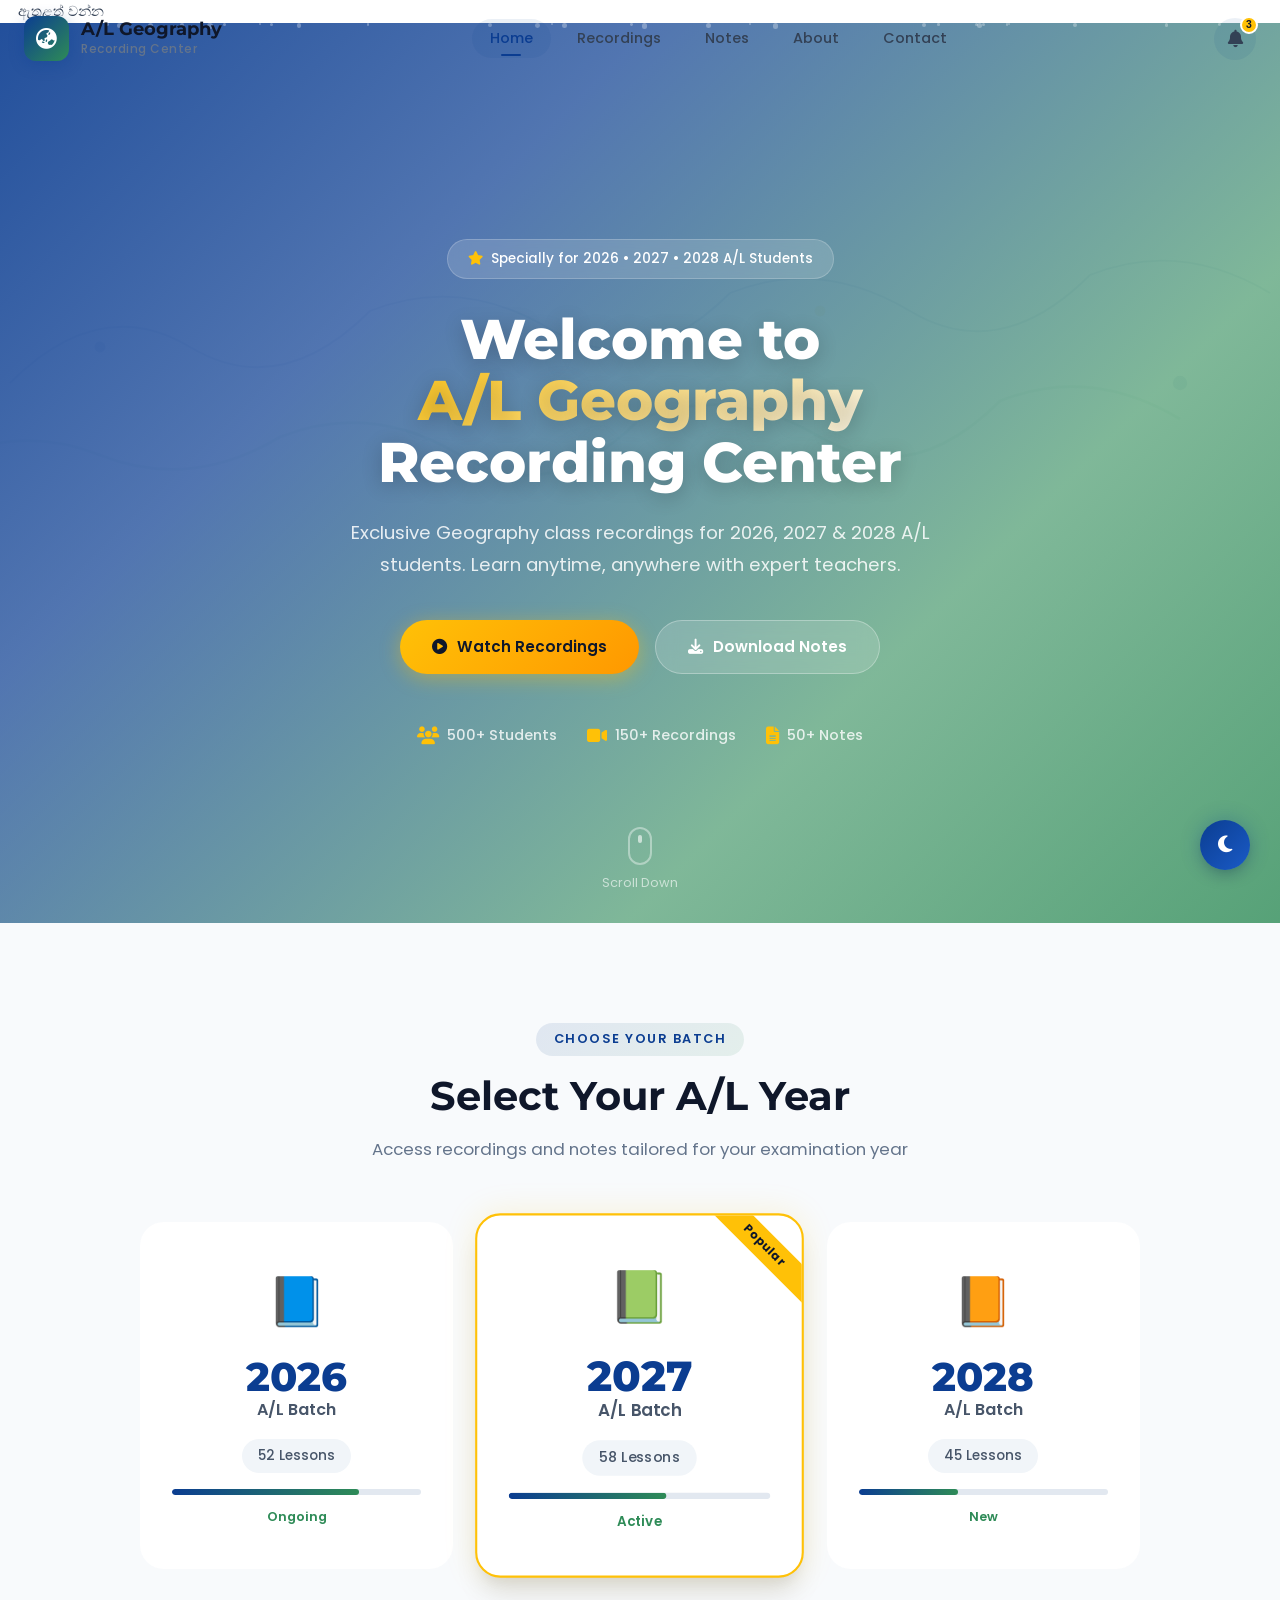
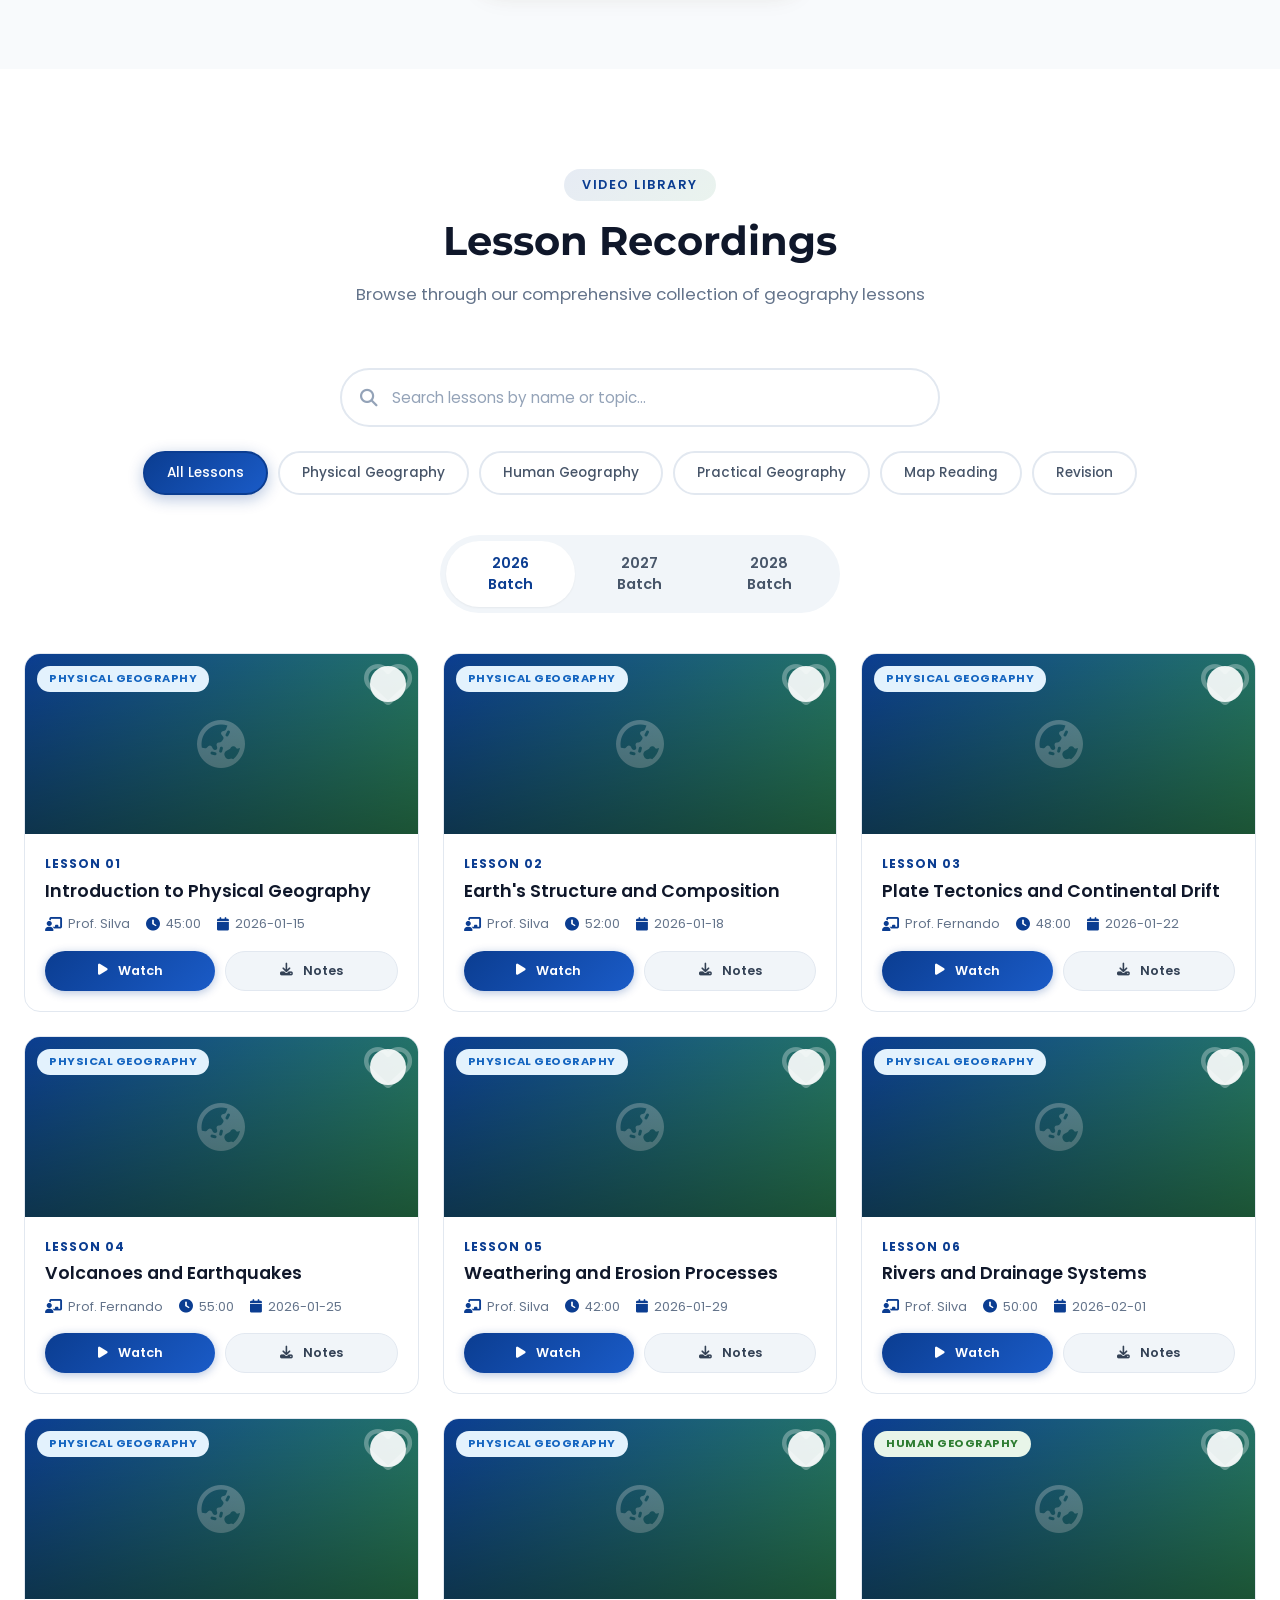
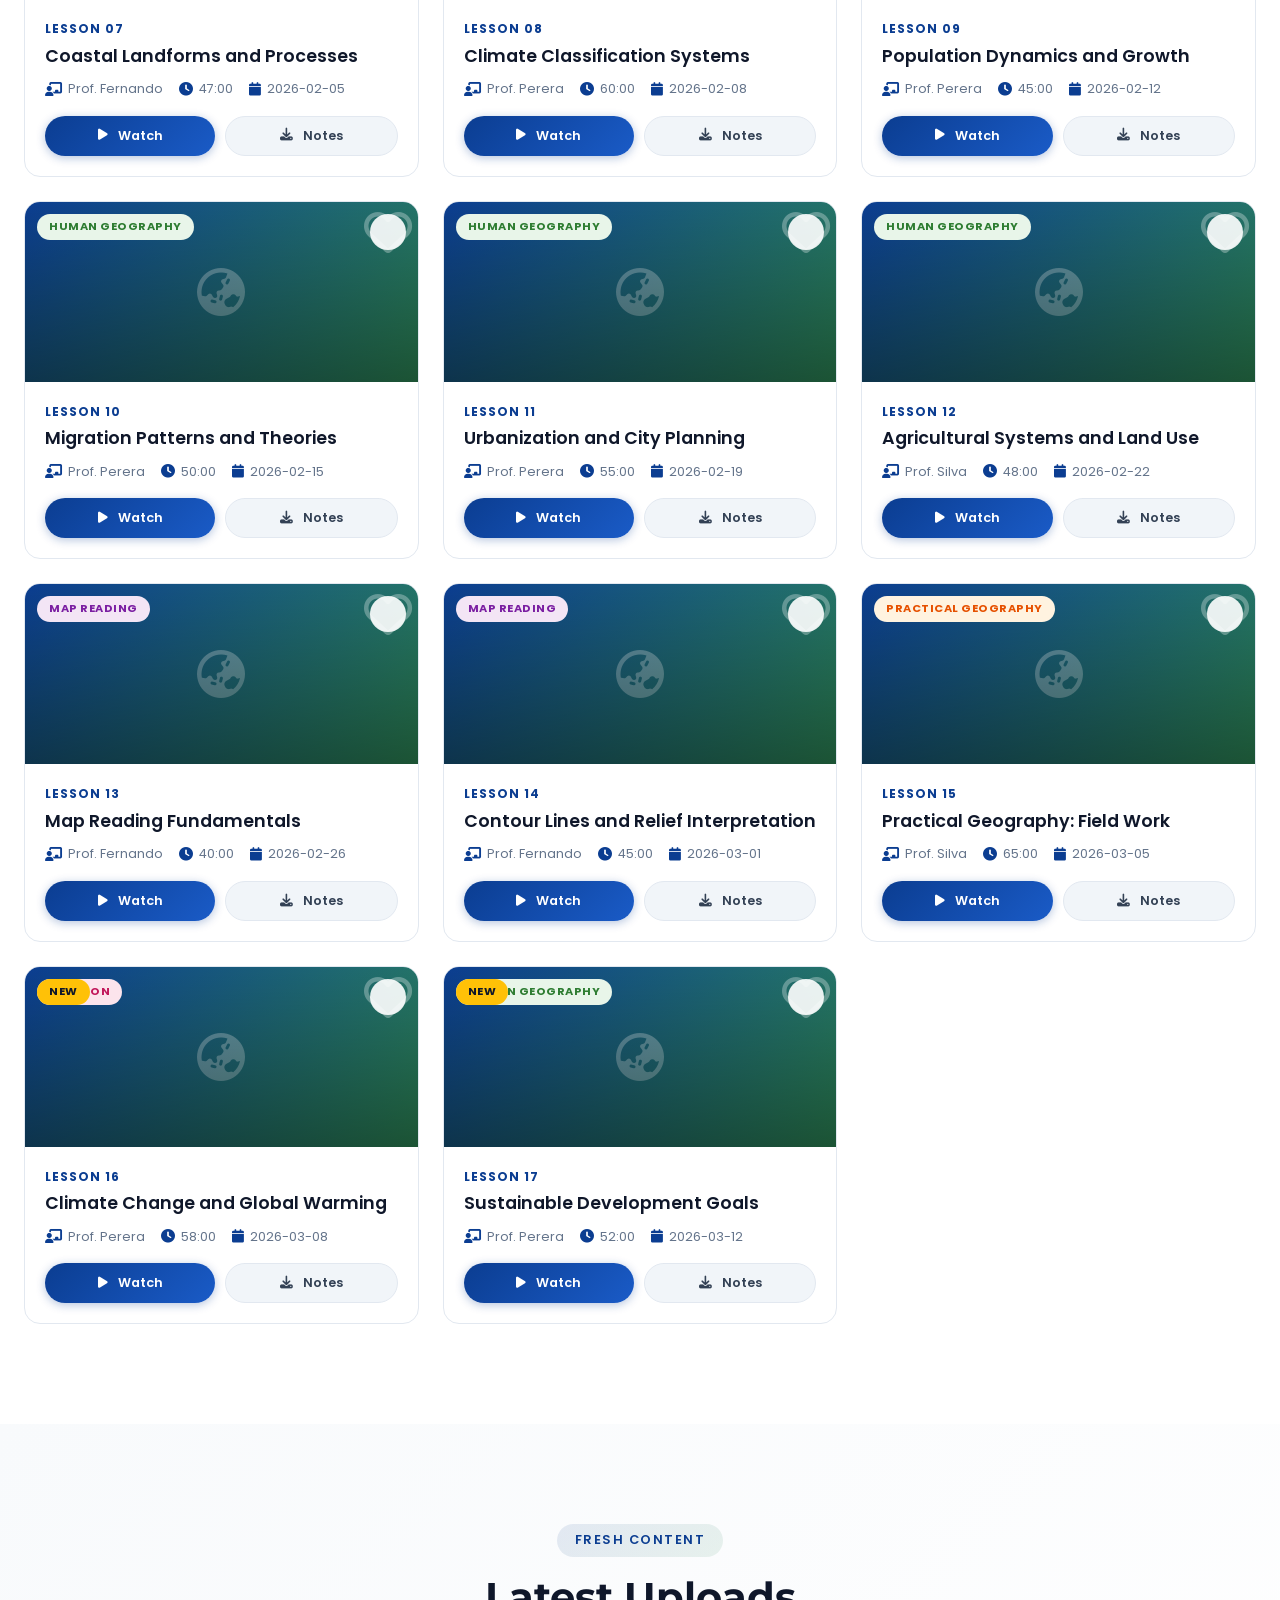
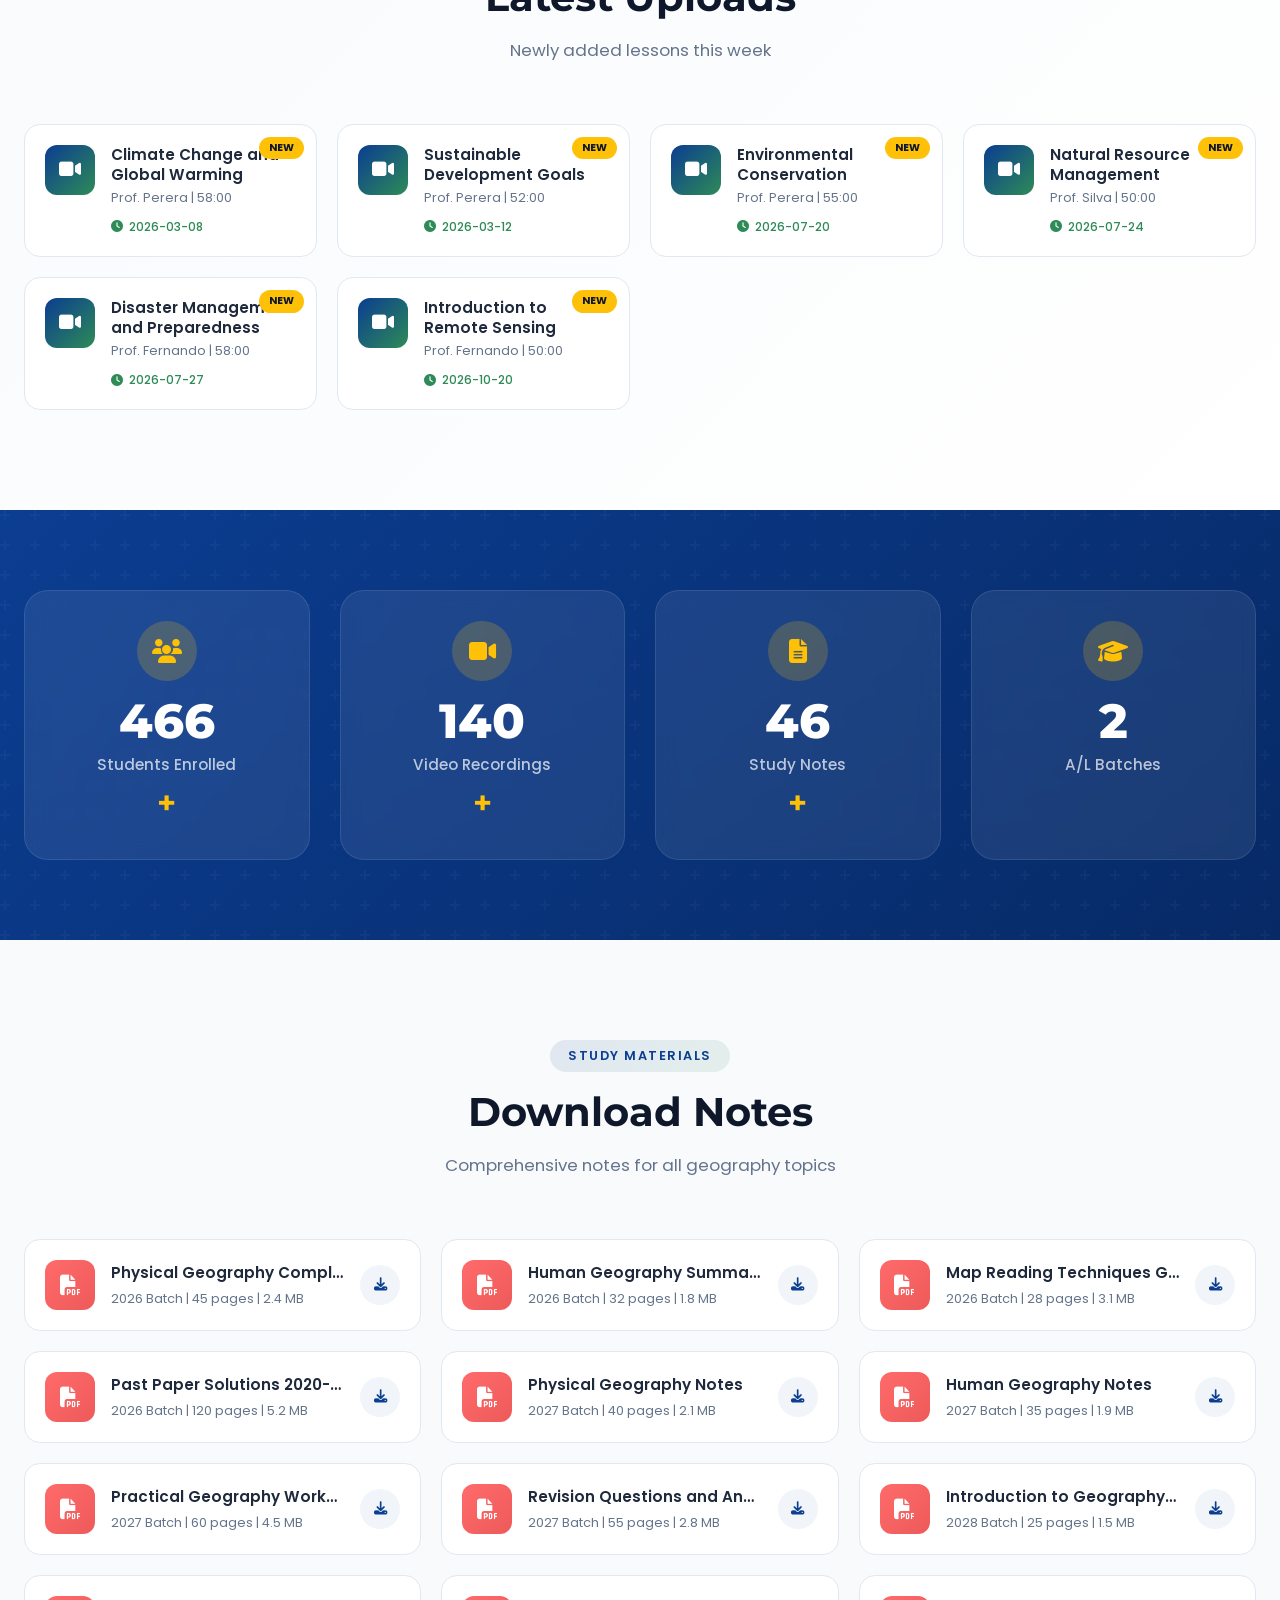
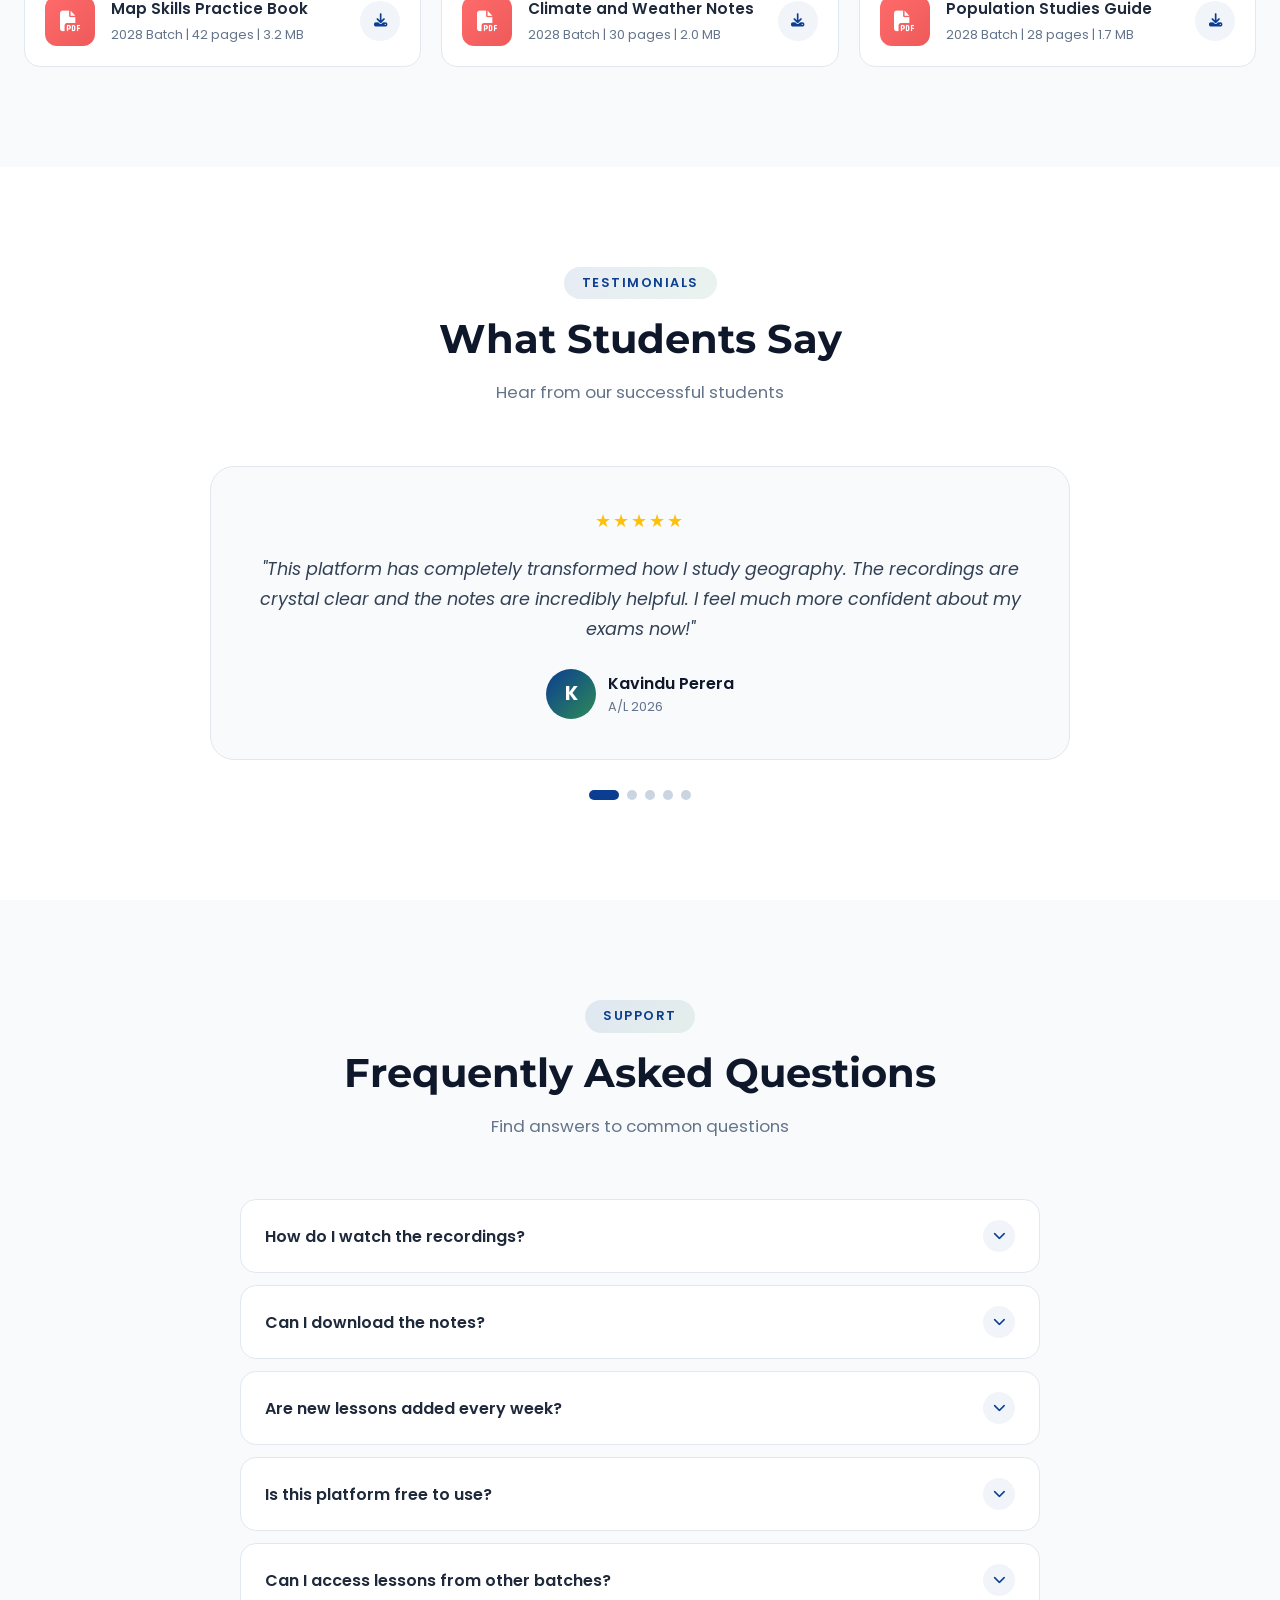
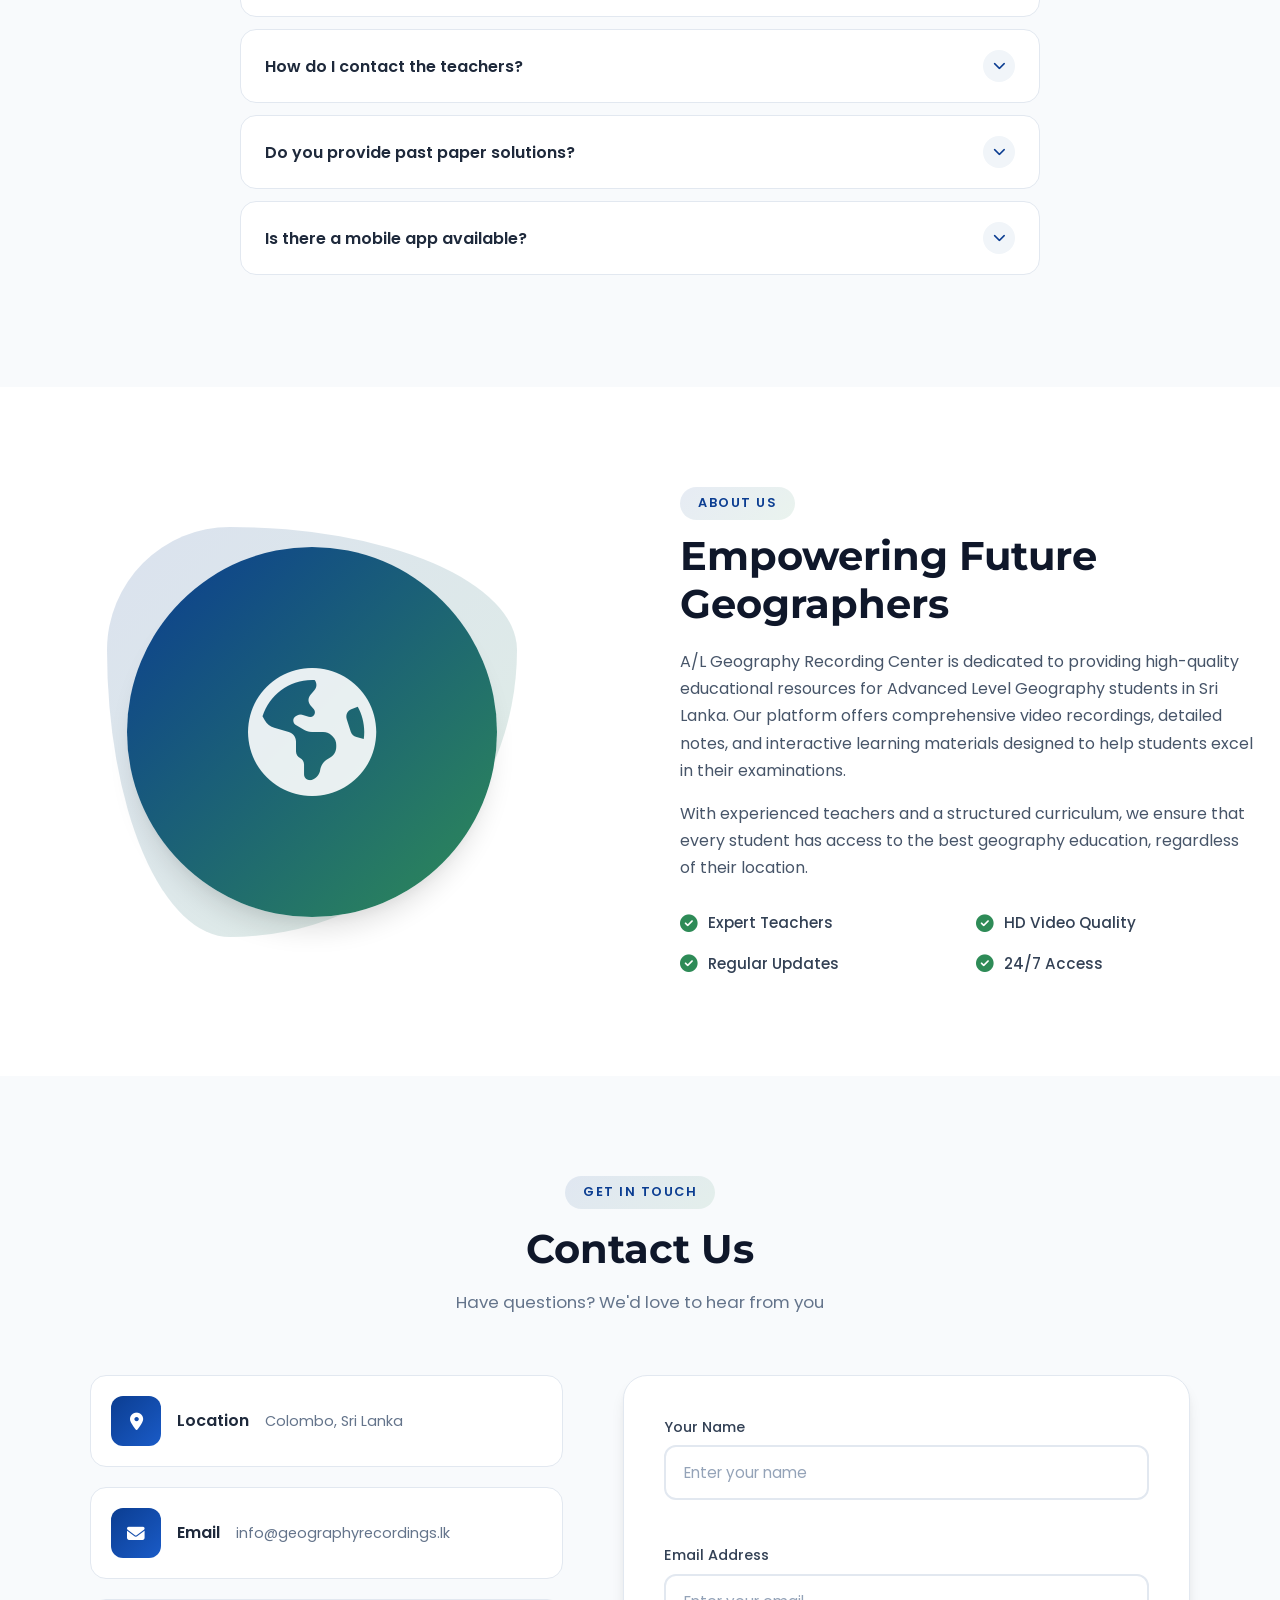
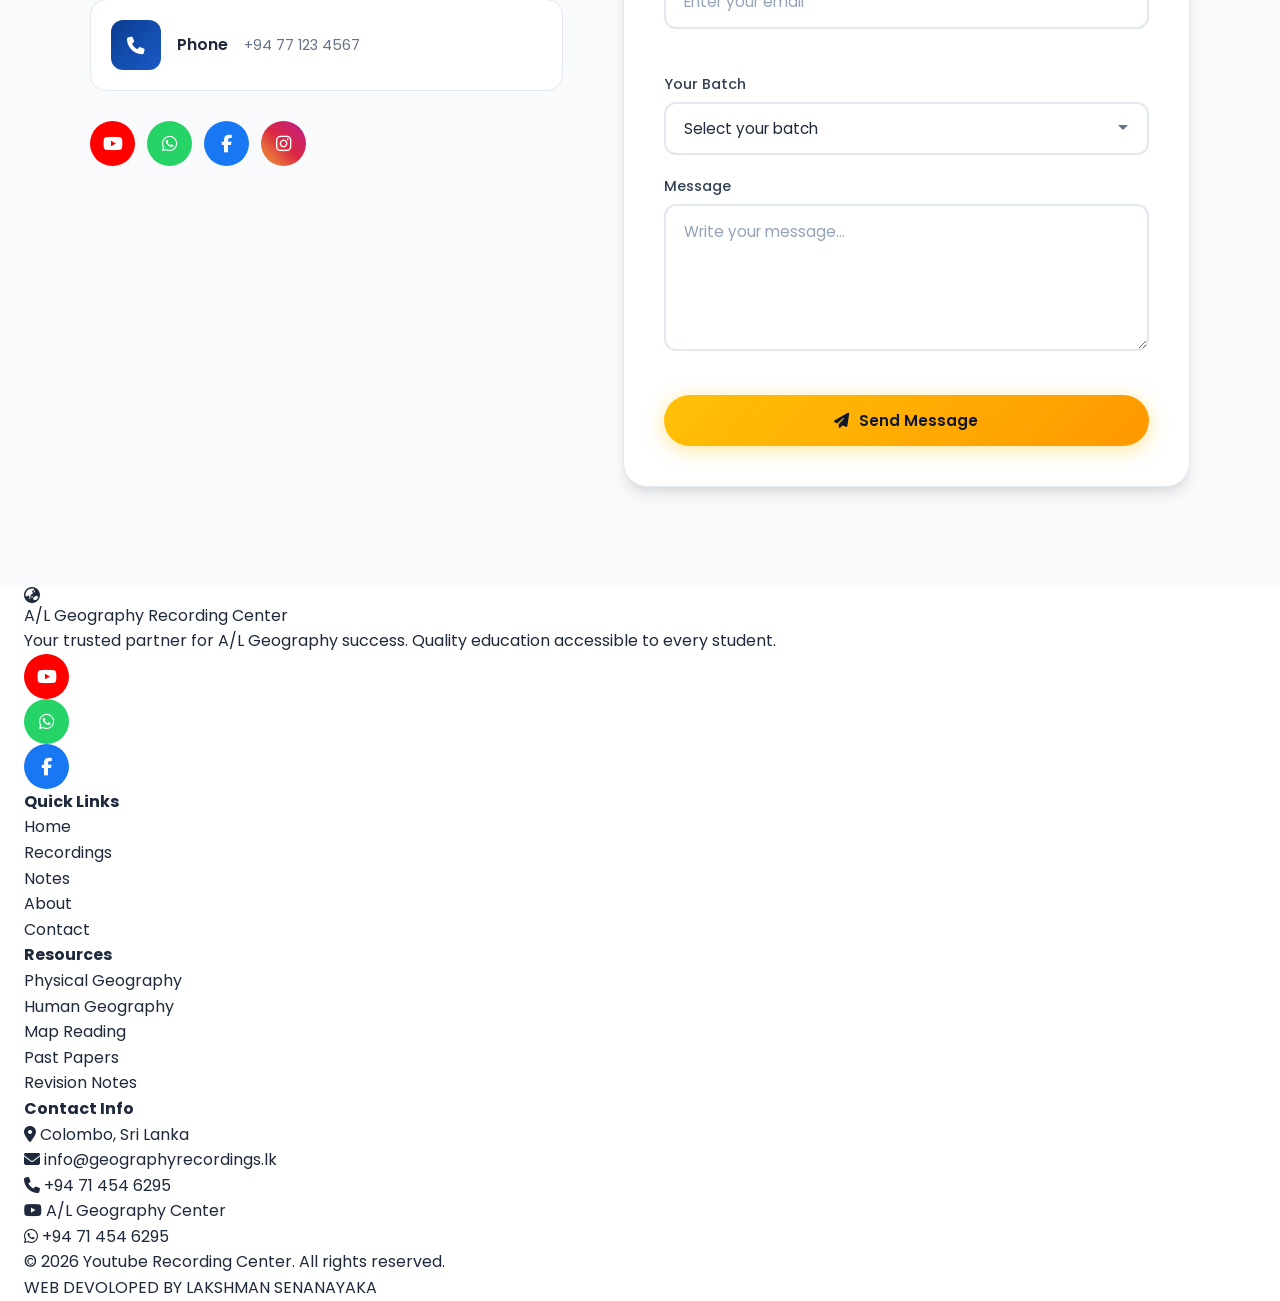
==== commit a96f5bcf: "Add login link to index.html" ====
--- a/index.html
+++ b/index.html
@@ -1,3 +1,4 @@
+<a href="login.html" class="nav-link">ඇතුළත් වන්න</a>
 <!DOCTYPE html>
 <html lang="en">
 <head>
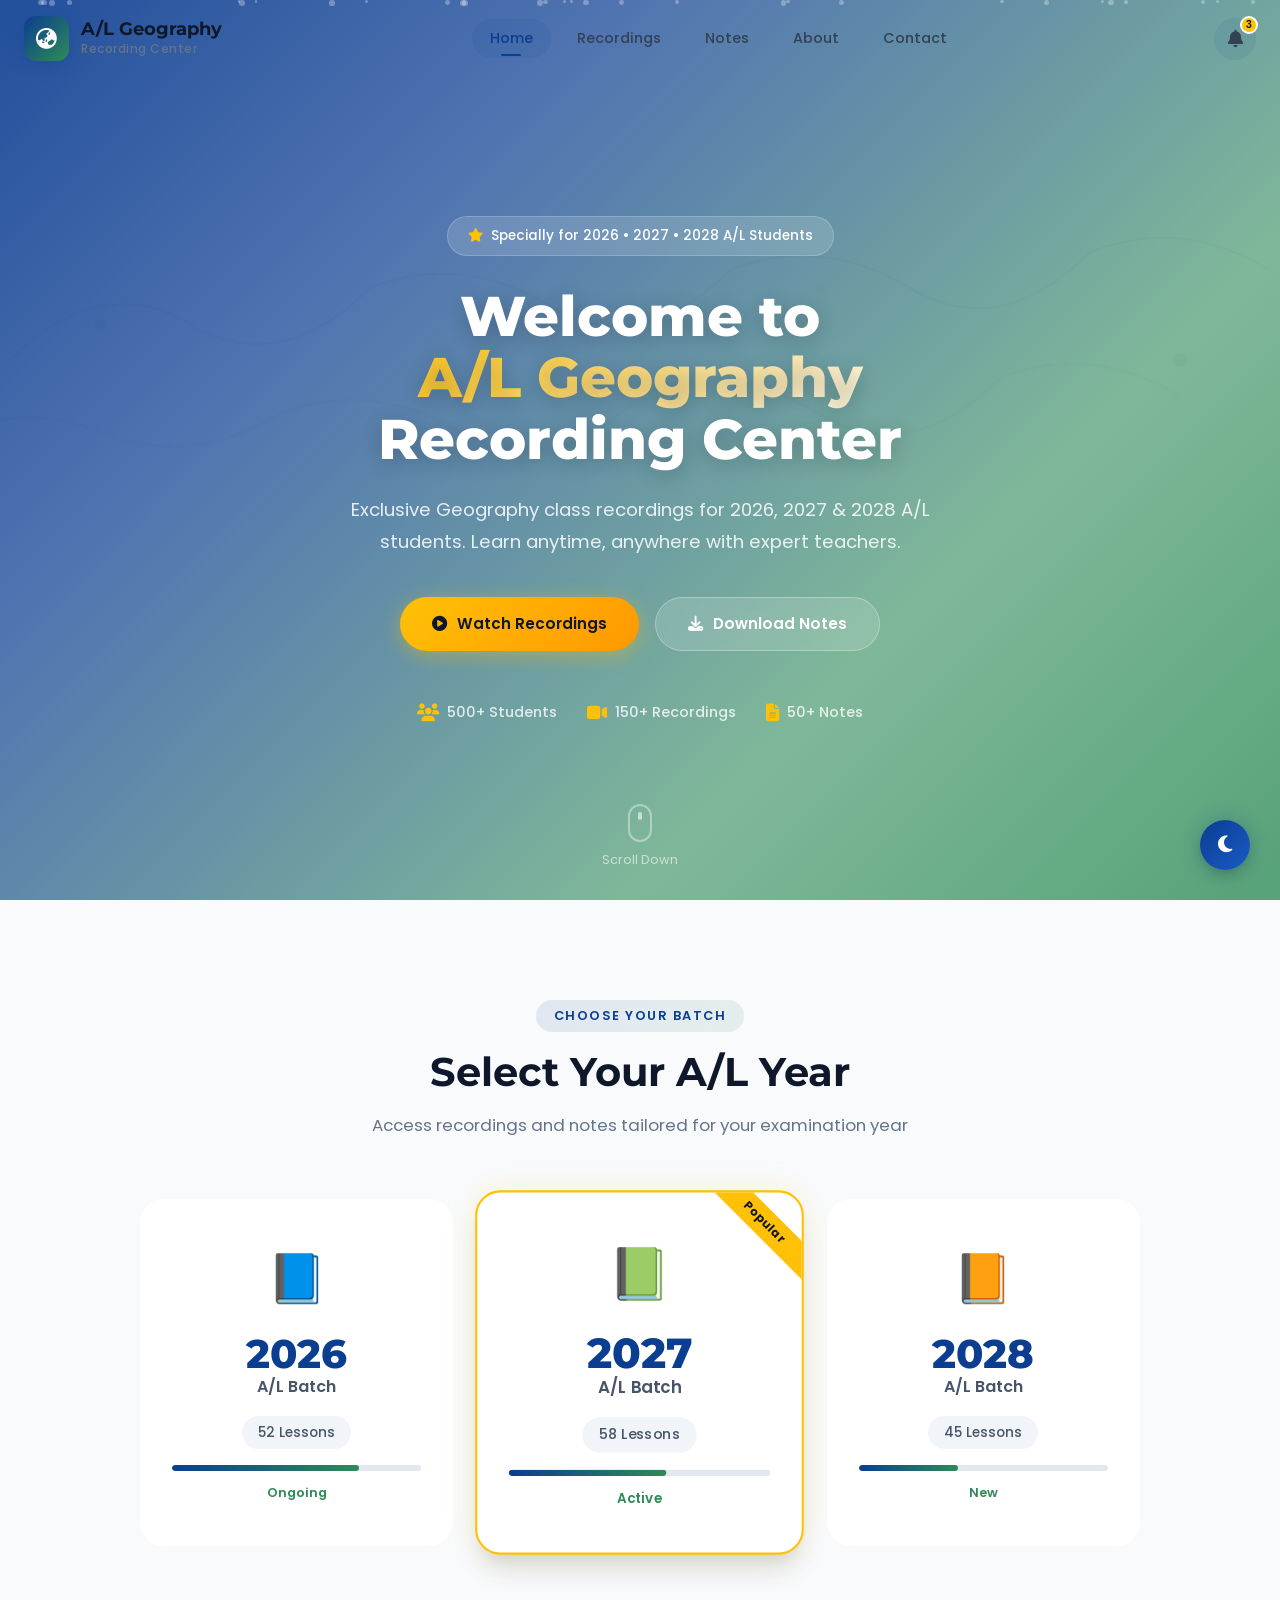
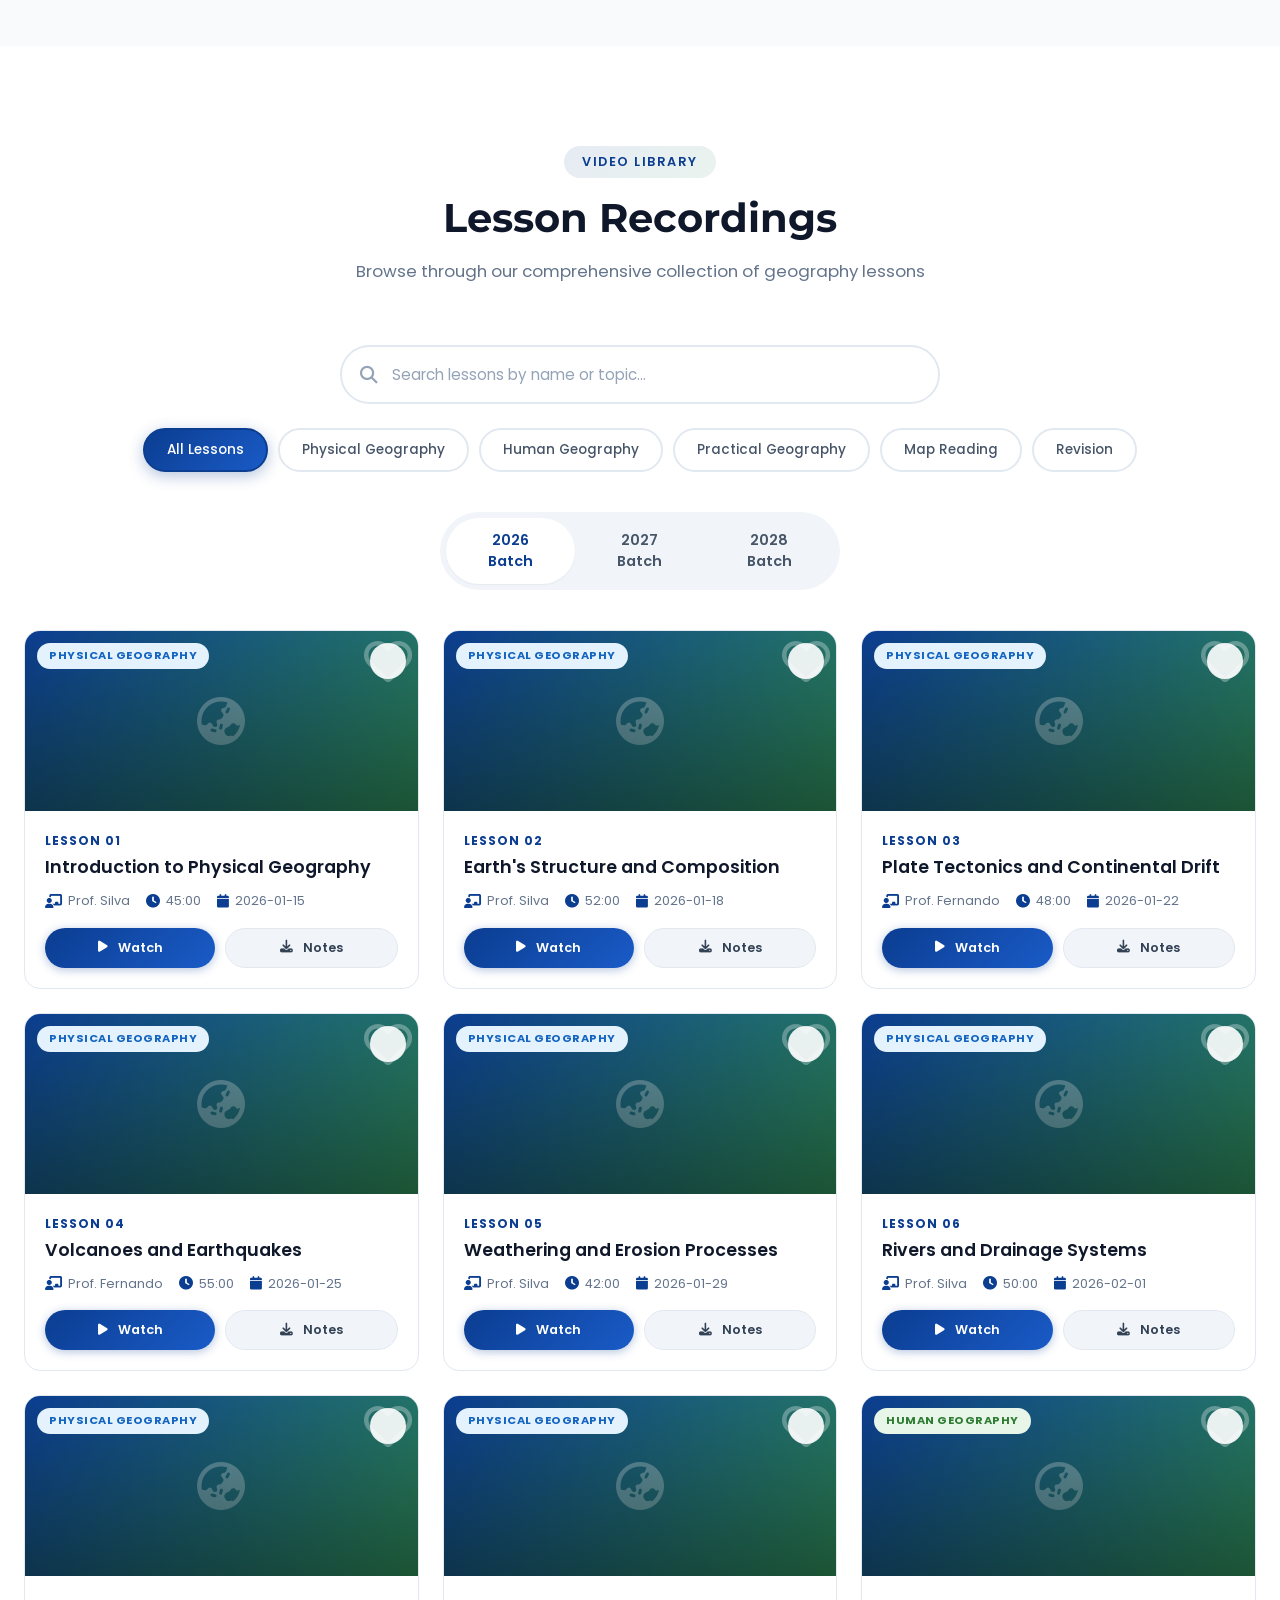
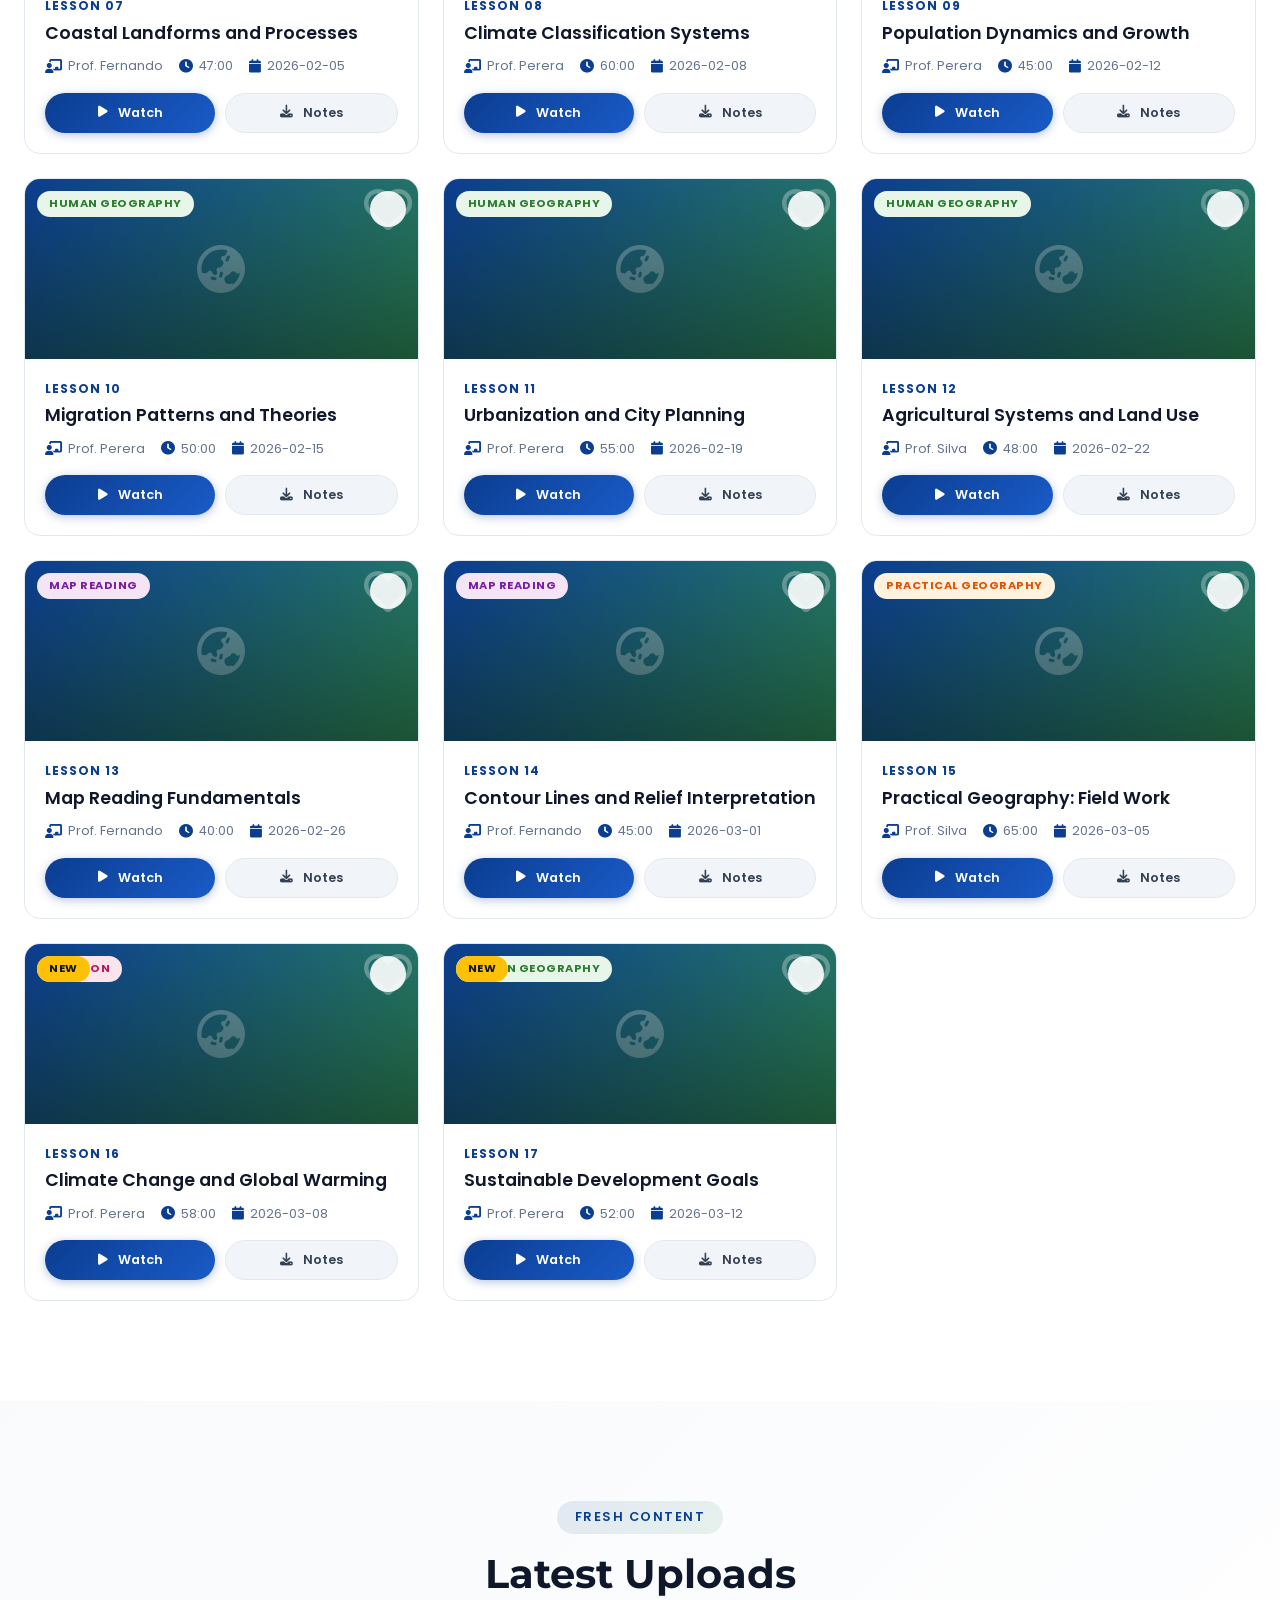
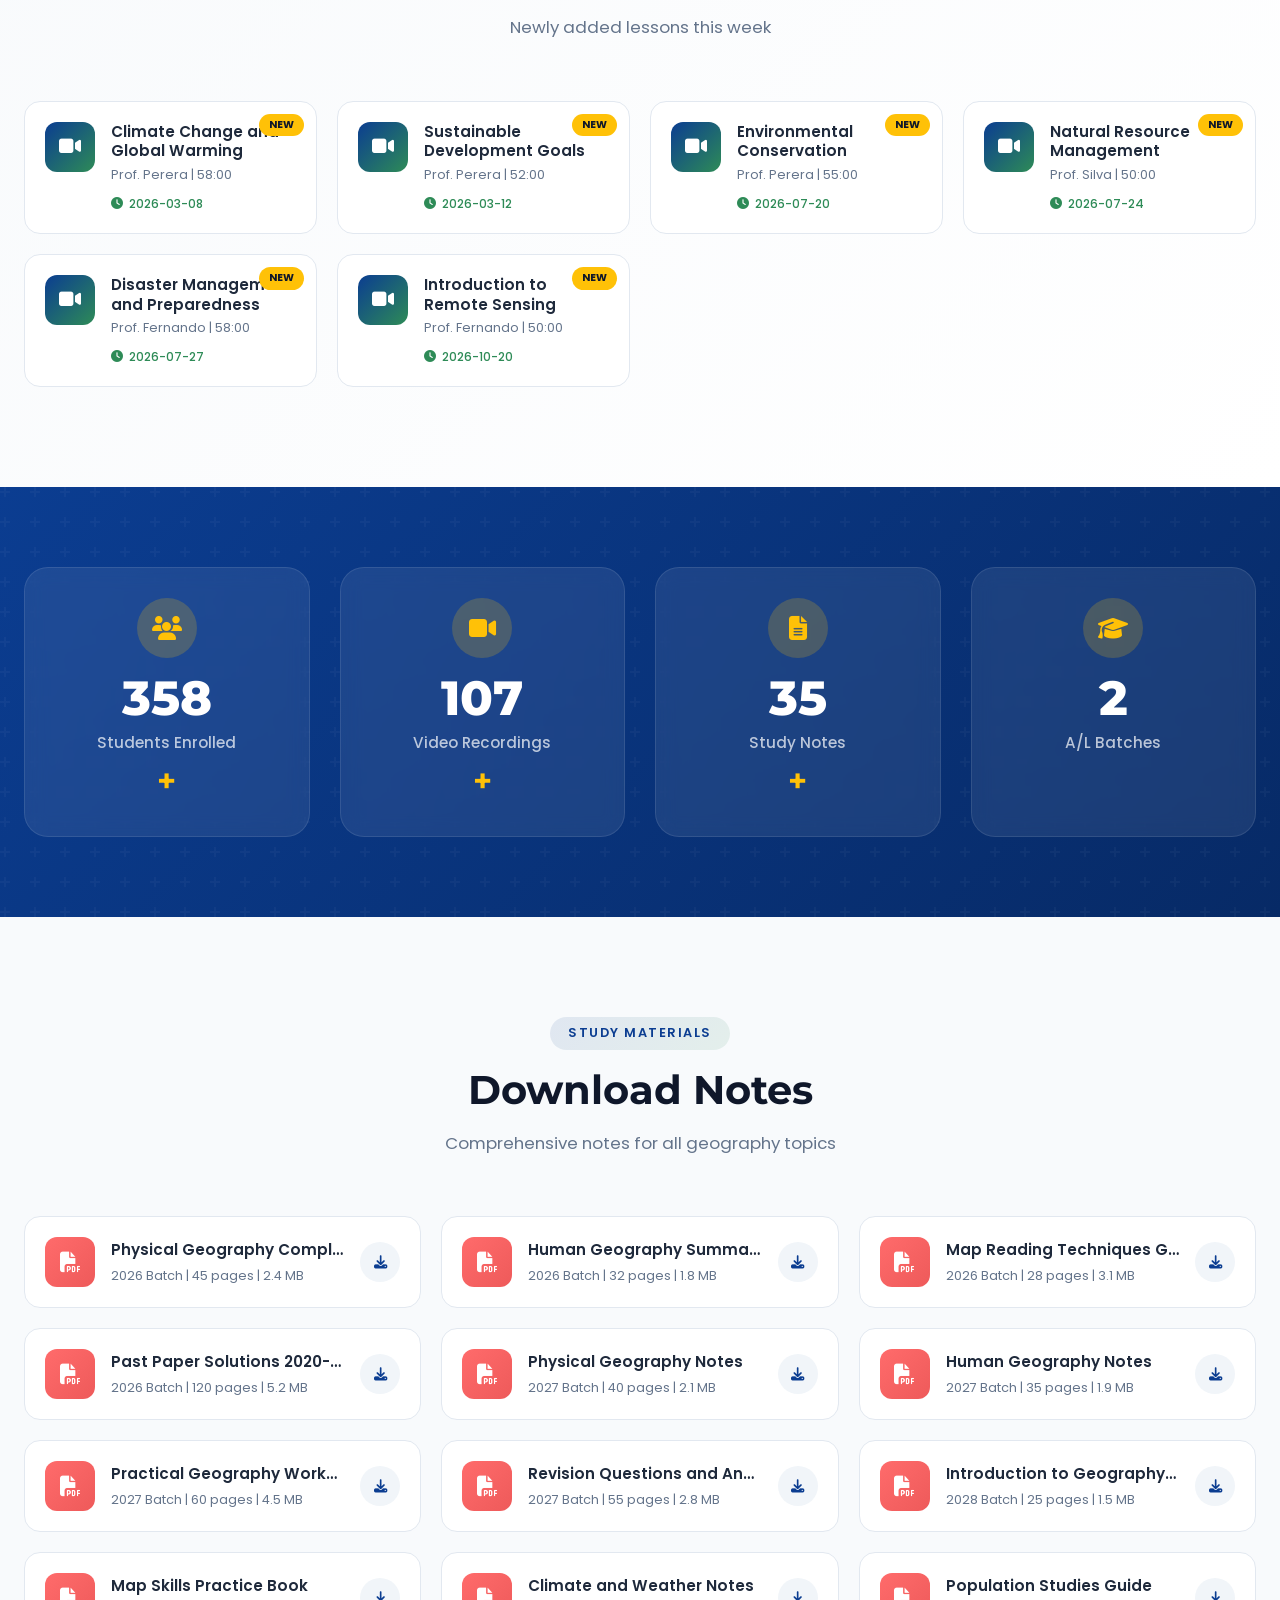
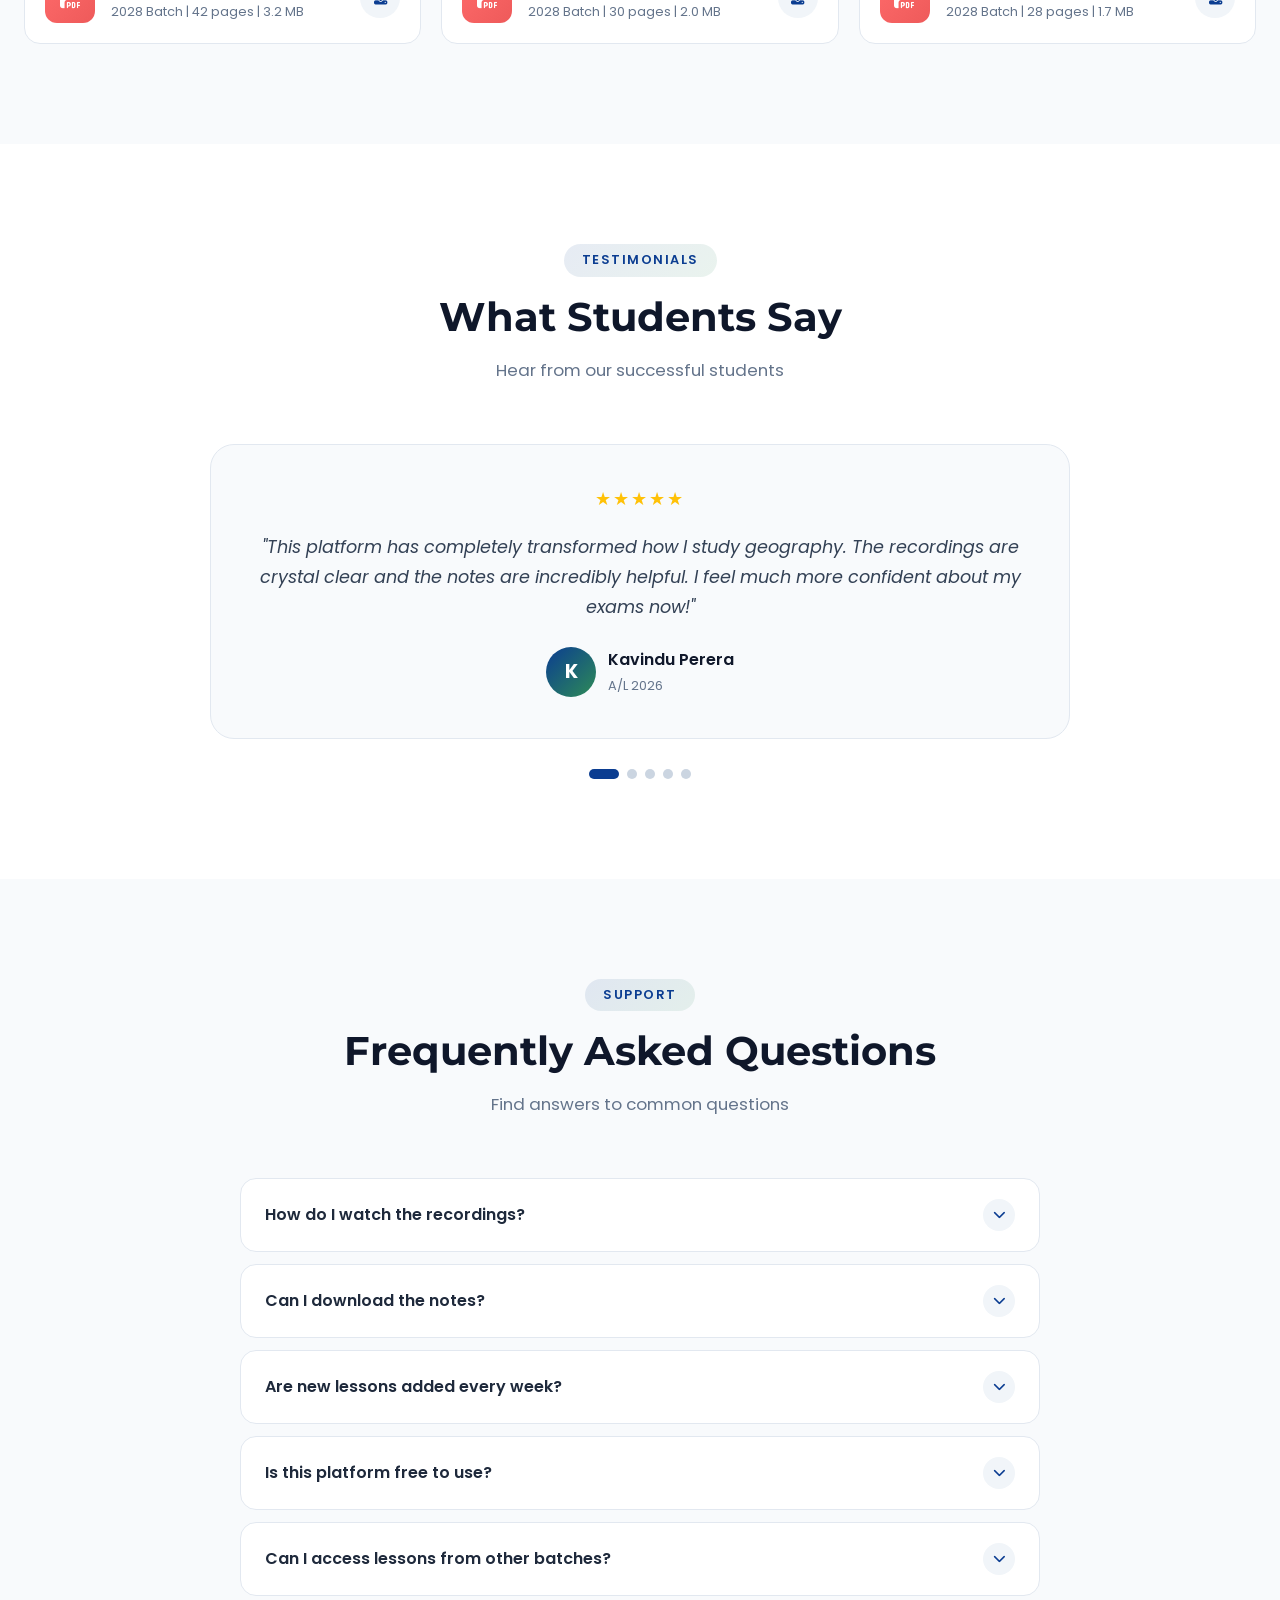
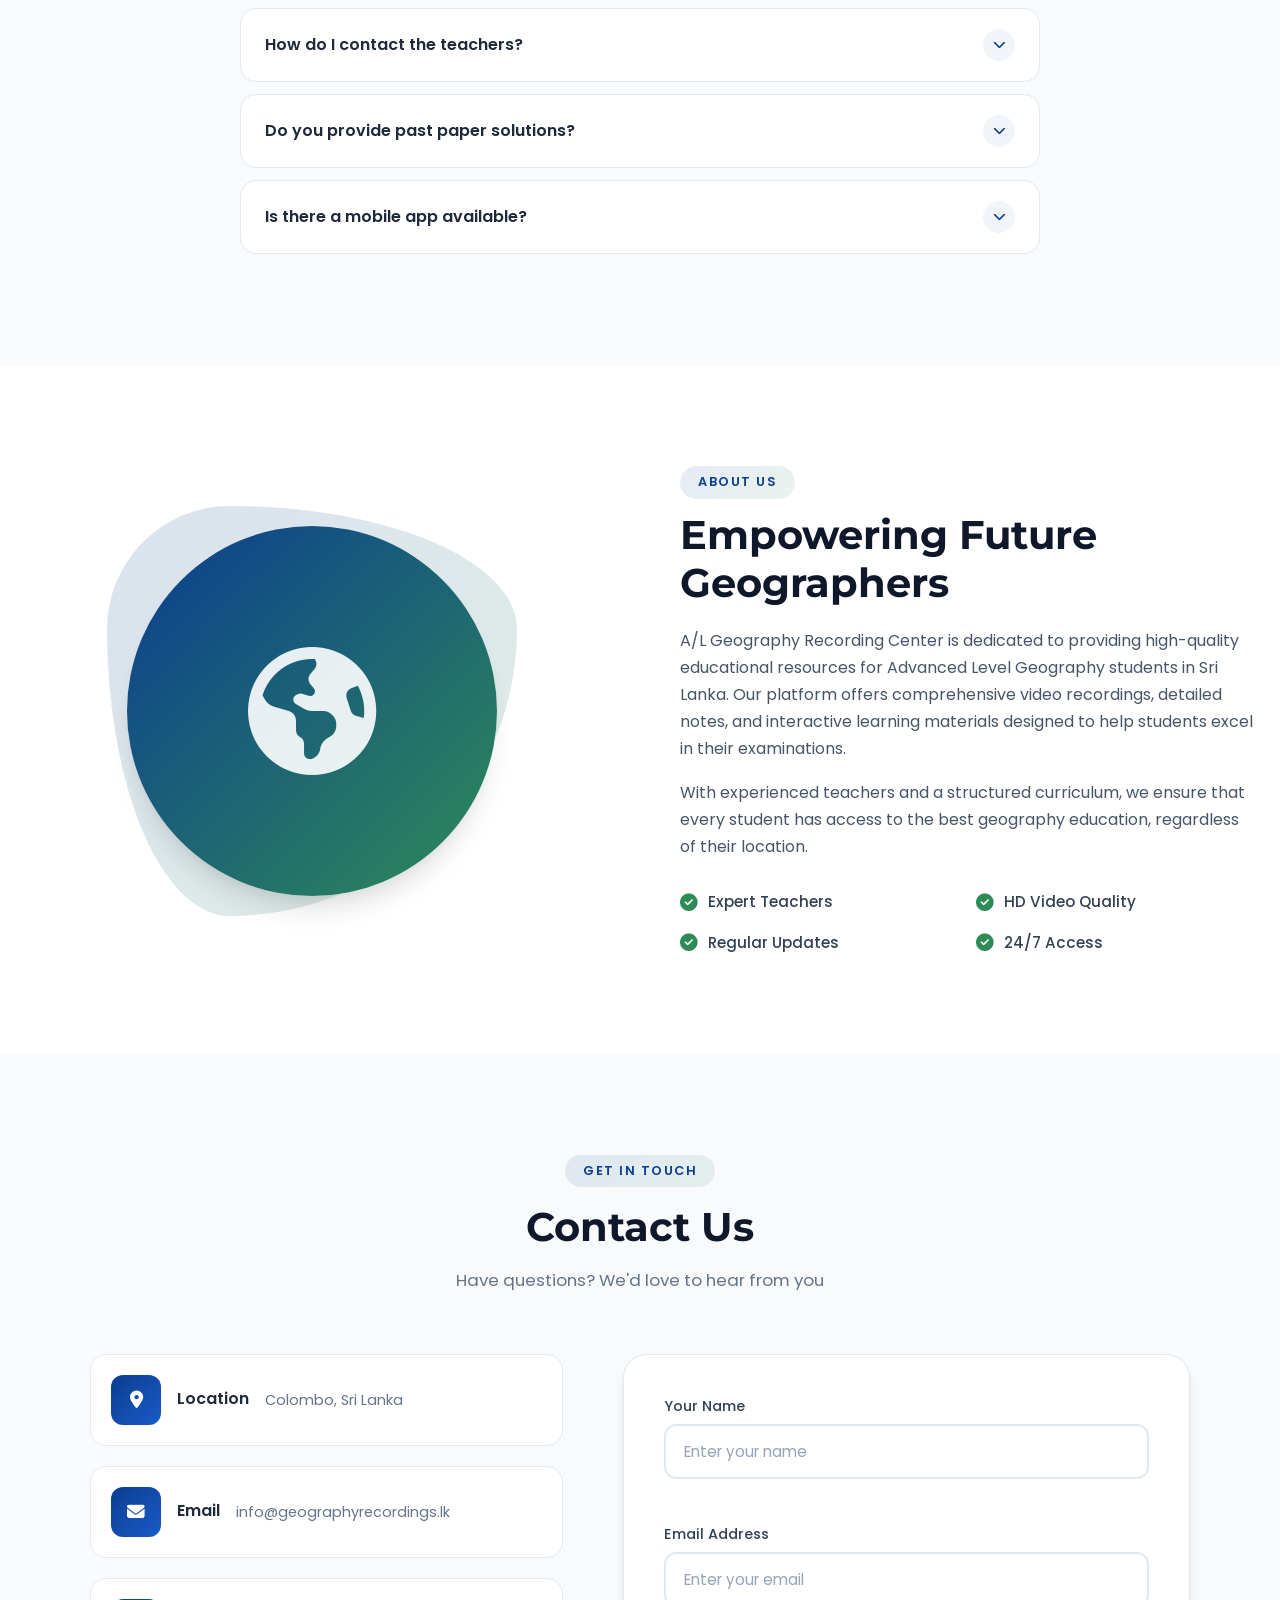
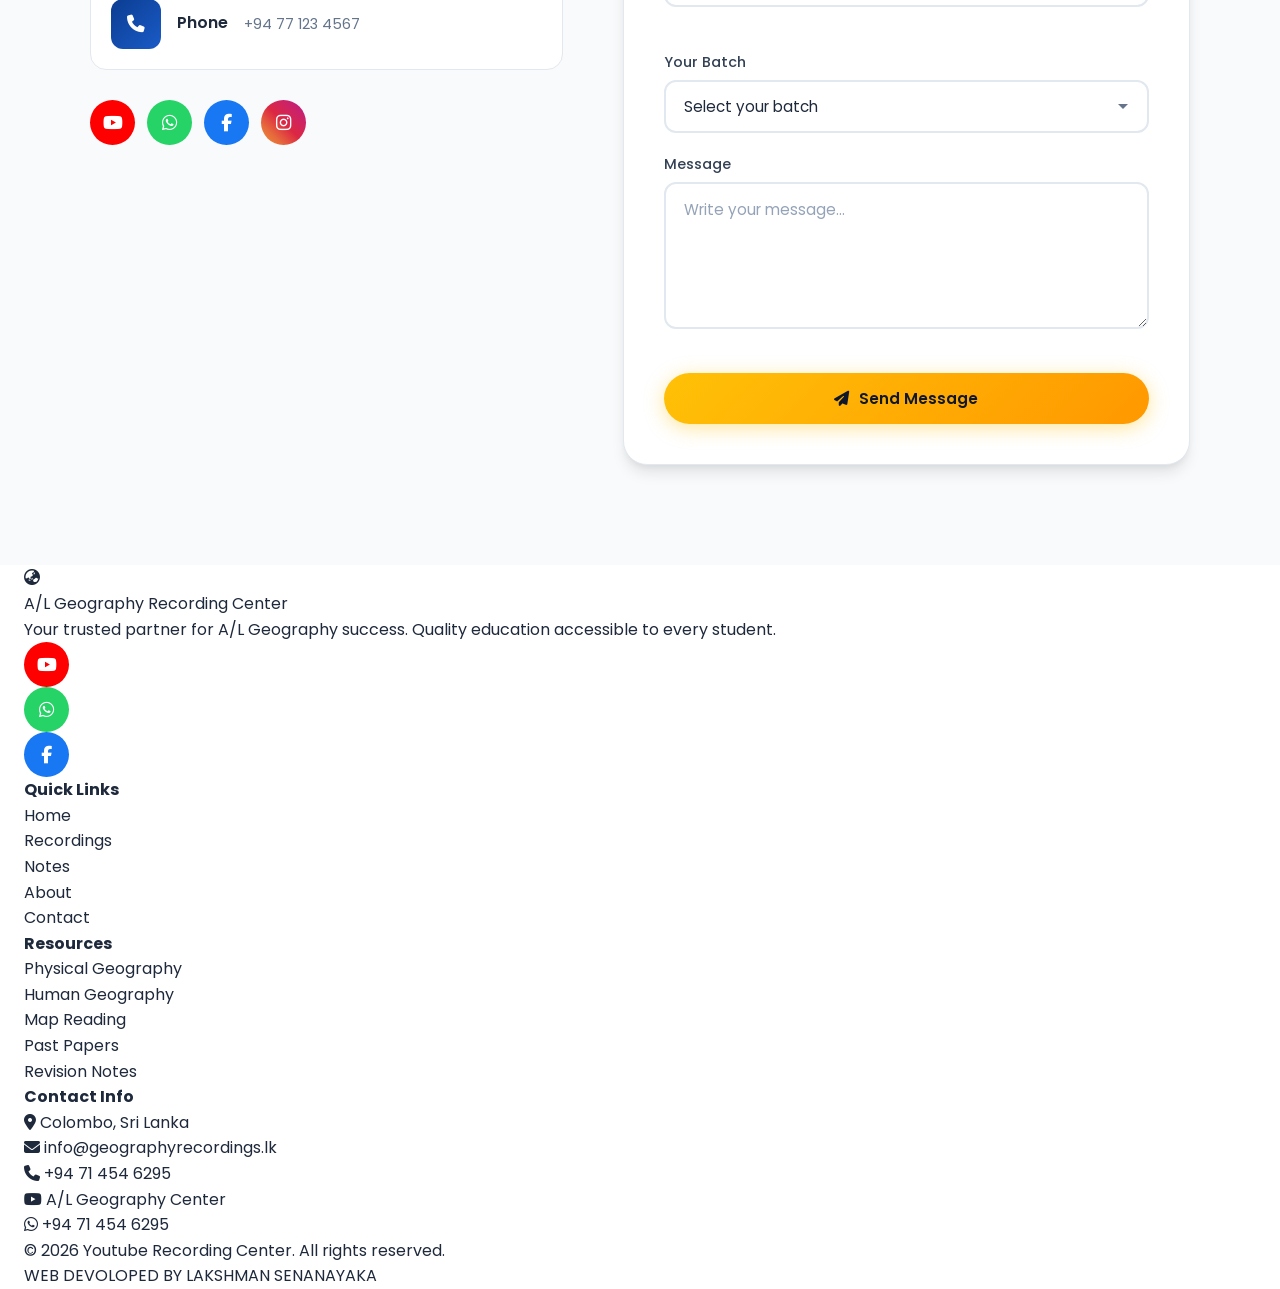
==== commit bb6cba1f: "Remove login link from index.html" ====
--- a/index.html
+++ b/index.html
@@ -1,4 +1,4 @@
-<a href="login.html" class="nav-link">ඇතුළත් වන්න</a>
+
 <!DOCTYPE html>
 <html lang="en">
 <head>
